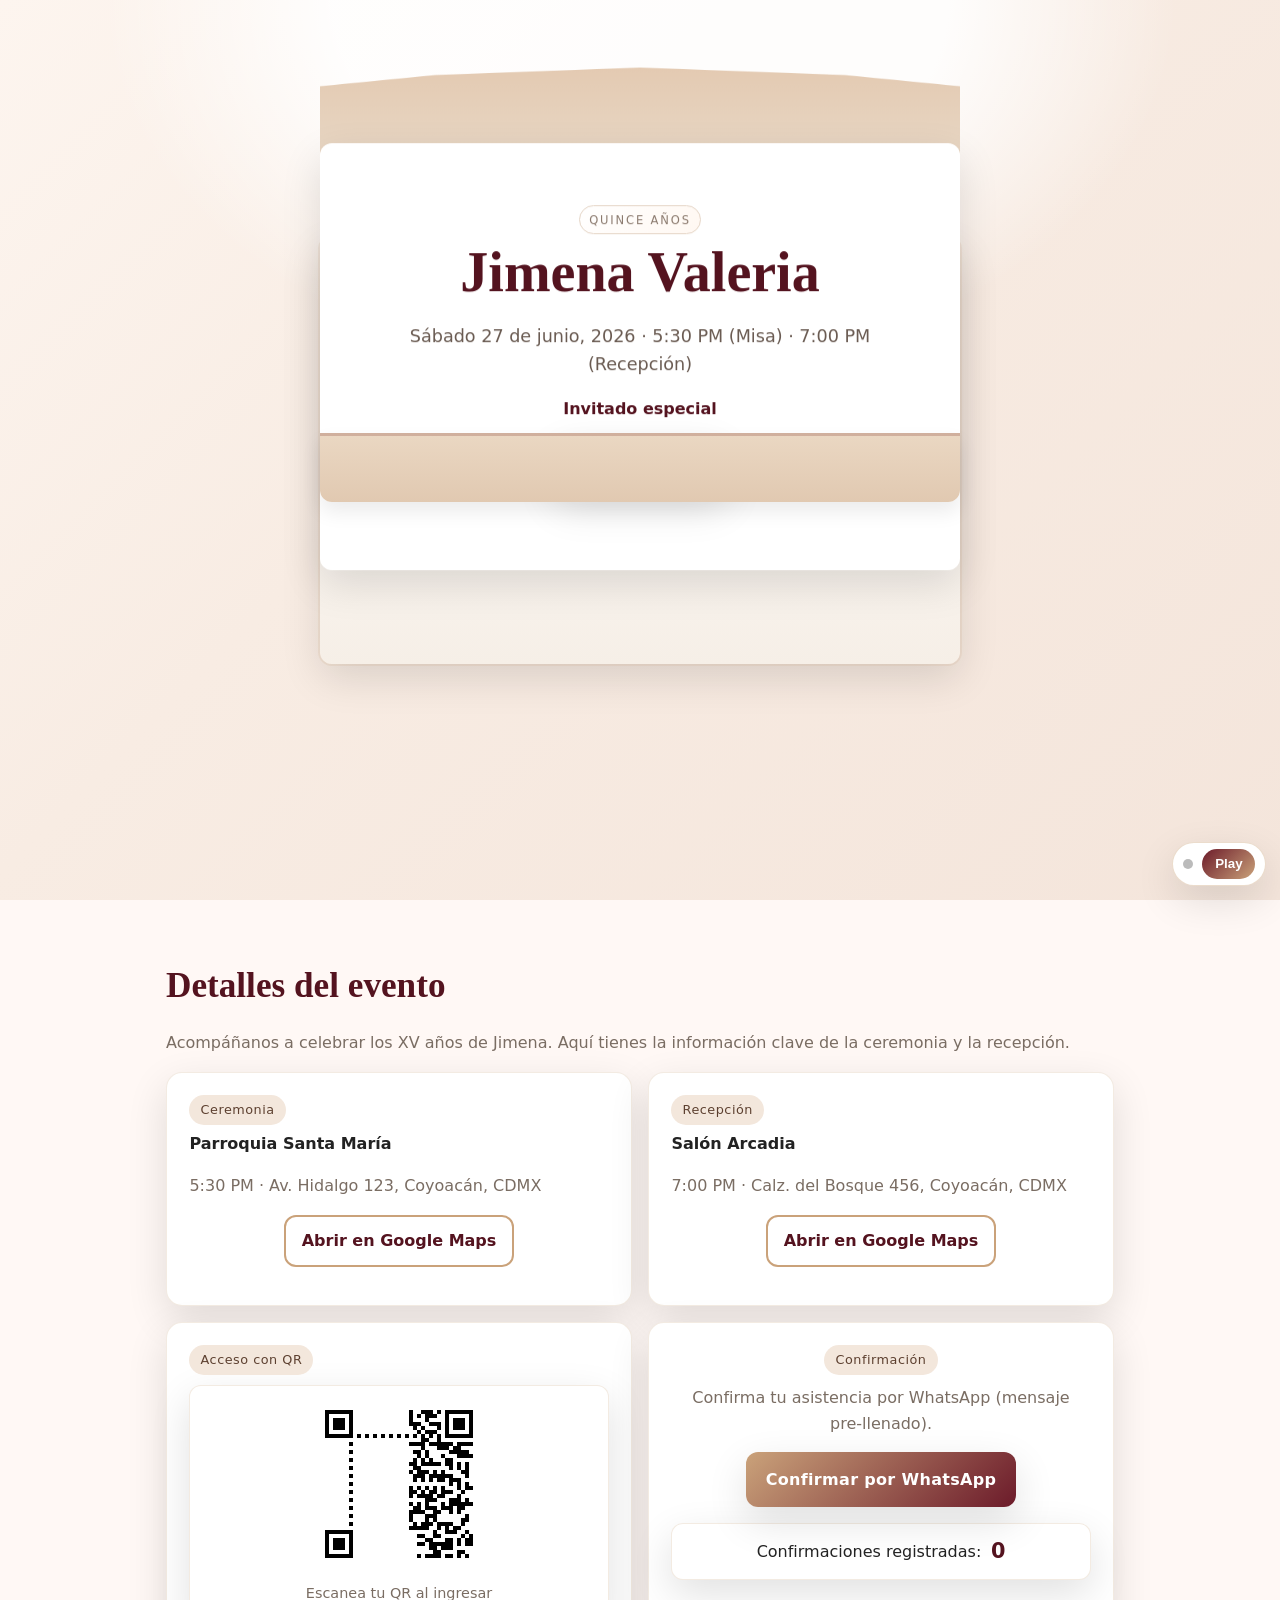
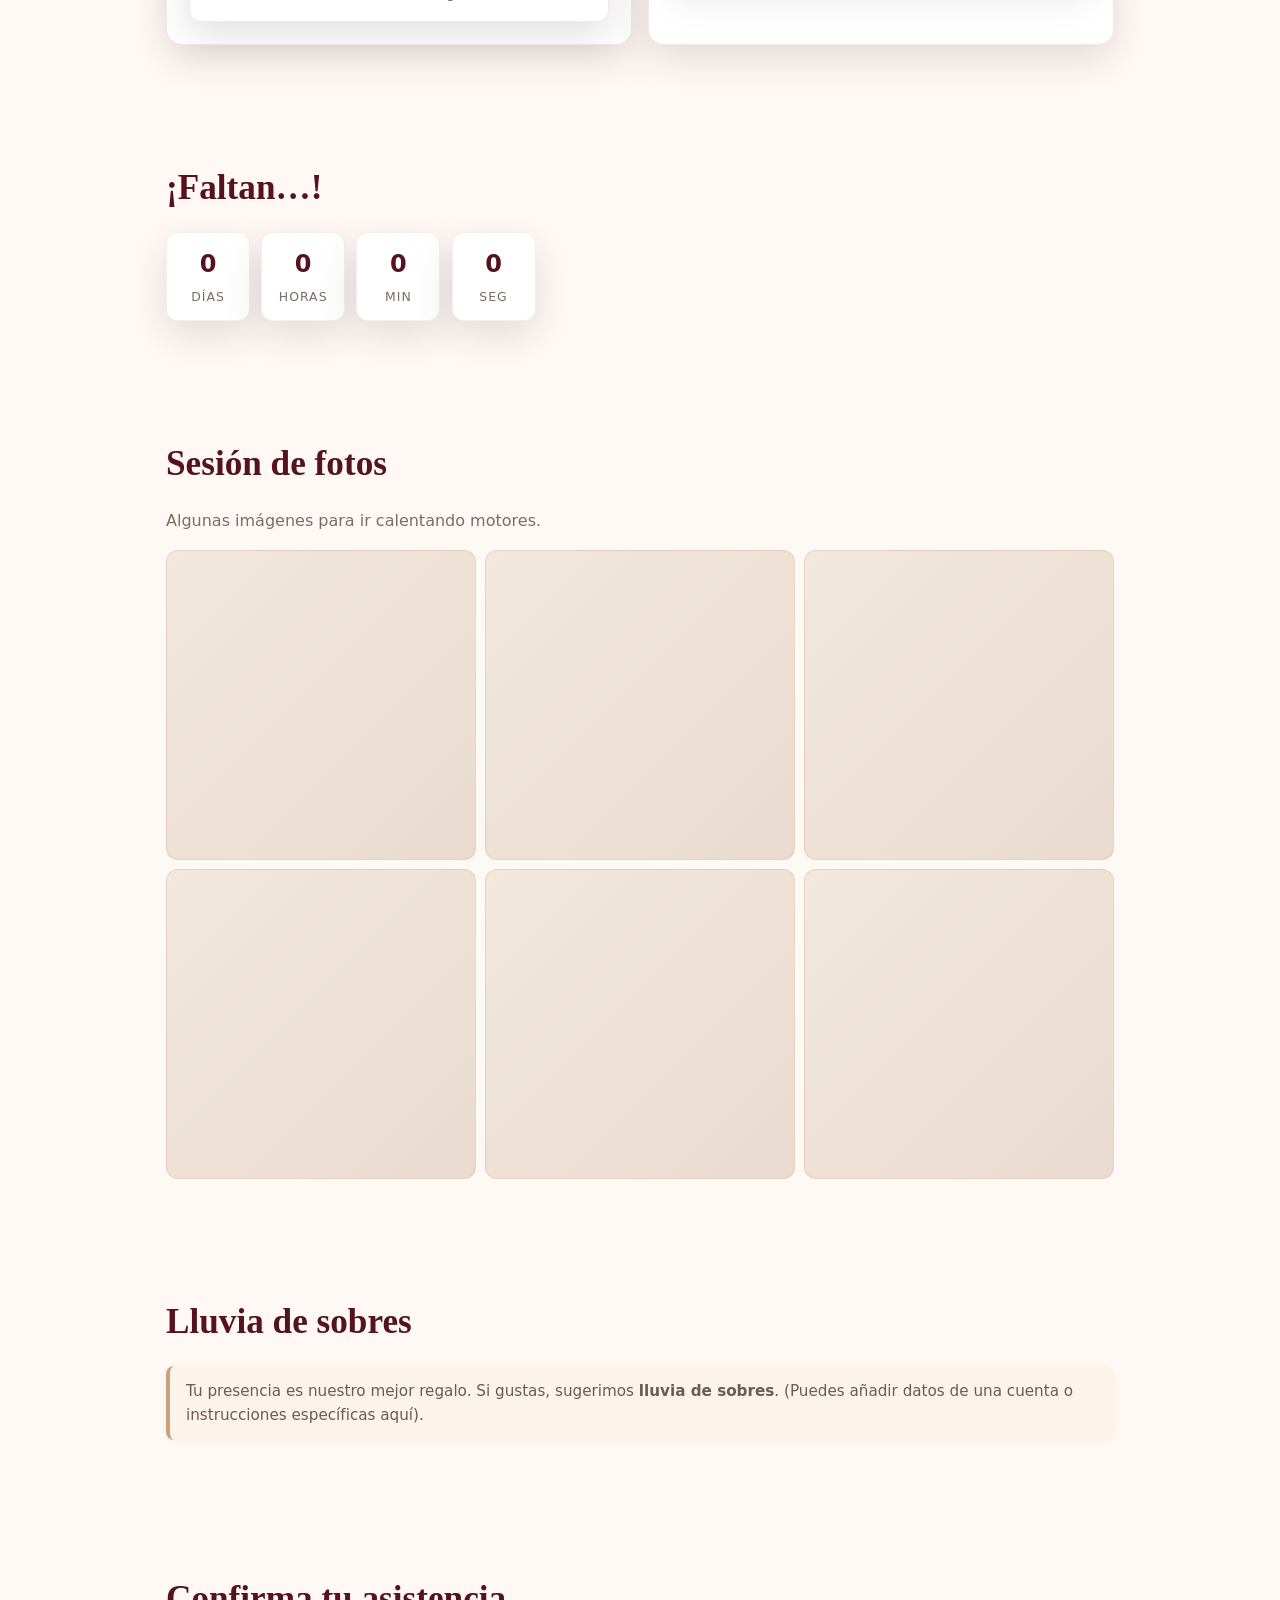
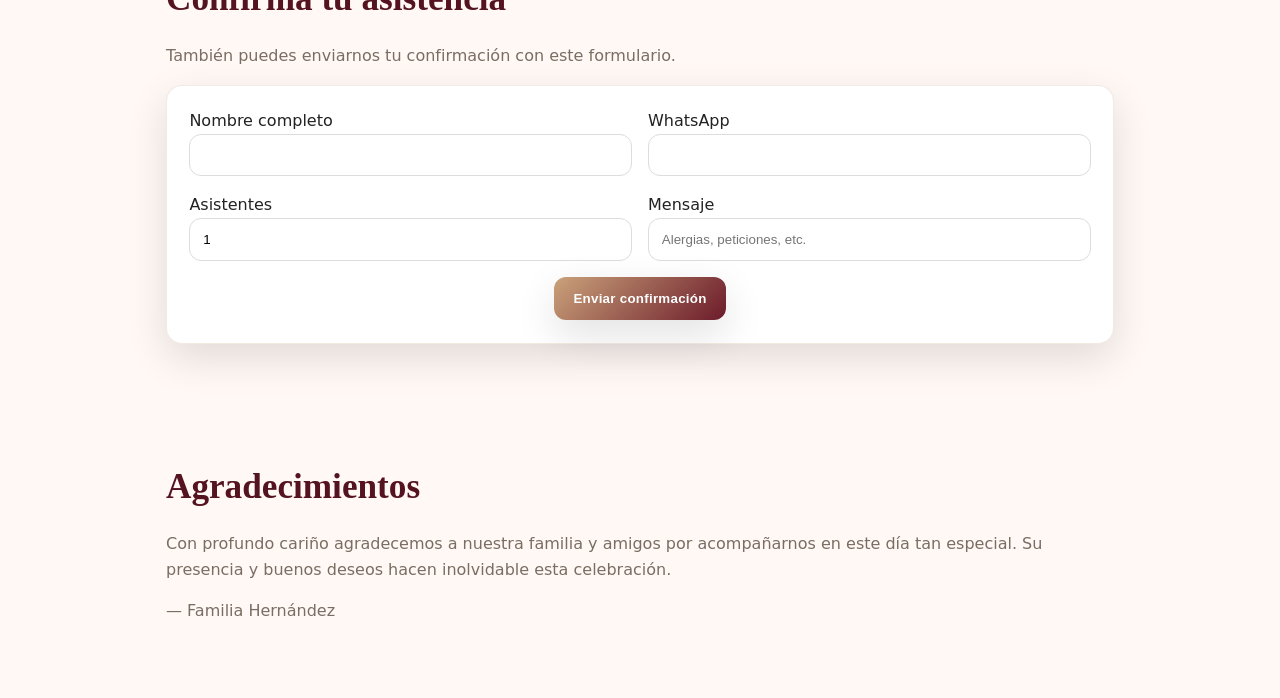
==== index2.html @ e981a002 "Update index2.html" ====
<!DOCTYPE html>
<html lang="es">
<head>
  <meta charset="utf-8" />
  <title>XV • Jimena | Dorado & Vino</title>
  <meta name="viewport" content="width=device-width, initial-scale=1" />
  <meta name="theme-color" content="#6c1b2a" />
  <style>
    :root{
      --vino:#6c1b2a; --vino-deep:#54131f;
      --gold:#caa27a; --gold-deep:#a88560;
      --bg:#fff8f5; --ink:#222; --muted:#7a6d63;
      --serif:"Cormorant Garamond", Georgia, "Times New Roman", serif;
      --sans:system-ui, -apple-system, Segoe UI, Roboto, "Helvetica Neue", Arial, sans-serif;
      --radius:16px; --shadow:0 14px 40px rgba(0,0,0,.12);
    }
    *{box-sizing:border-box}
    html{scroll-behavior:smooth}
    @media (prefers-reduced-motion: reduce){
      html{scroll-behavior:auto}
      *{animation-duration:.001ms!important;animation-iteration-count:1!important;transition-duration:.001ms!important}
    }
    body{margin:0;background:var(--bg);color:var(--ink);font-family:var(--sans);line-height:1.6}
    a{color:var(--vino-deep);text-decoration:none}
    img{display:block;max-width:100%}

    /* ===== HERO ===== */
    .hero{
      position:relative; min-height:100svh; display:grid; place-items:center; overflow:hidden;
      padding:clamp(1rem,3vw,2rem);
      background:
        radial-gradient(60% 60% at 50% 0%, rgba(255,255,255,.9) 0 40%, rgba(255,255,255,0) 70%),
        linear-gradient(135deg, #fdf5ef 0%, #f8ece3 40%, #f4e5db 100%);
    }
    .hero__bg{
      position:absolute; inset:0; z-index:0;
      background:url('assets/hero.jpg') center/cover no-repeat; /* opcional: si no existe, se ve el degradado */
      opacity:.16; filter:grayscale(8%) saturate(105%); transform:scale(1.05);
    }

    /* ===== SOBRE ===== */
    .envelope{position:relative;z-index:1;width:min(640px,calc(100% - 2rem));aspect-ratio:3/2;perspective:1200px;will-change:transform}
    .envelope__body{position:relative;width:100%;height:100%}
    .paper{position:absolute;inset:0;border-radius:12px;background:linear-gradient(180deg,#fff,#f6efe7);box-shadow:var(--shadow);outline:2px solid rgba(202,162,122,.15)}
    .flap{
      position:absolute;left:0;right:0;top:0;height:56%;
      transform-origin:top center;transform:rotateX(0deg);
      transition:transform 1s cubic-bezier(.2,.8,.2,1);
      background:linear-gradient(180deg,#f0e3d6 0%,#e7d4c0 55%,#e3c8af 100%);
      border-bottom:6px solid var(--vino);
      /* Compatibilidad iOS: polygon en lugar de path() */
      clip-path: polygon(0% 0%, 100% 0%, 100% 80%, 82% 86%, 50% 90%, 18% 86%, 0% 80%);
      box-shadow:0 10px 16px rgba(0,0,0,.08) inset;
      will-change:transform;
    }
    .lip{
      position:absolute;left:0;right:0;top:46%;height:16%;z-index:2;
      background:linear-gradient(180deg,#ead7c2,#e1c9b1);
      border-bottom-left-radius:12px;border-bottom-right-radius:12px;box-shadow:0 10px 20px rgba(0,0,0,.08);
      border-top:3px solid rgba(108,27,42,.15);
    }
    .seal{
      position:absolute;left:50%;top:42%;transform:translate(-50%,-50%);
      width:72px;height:72px;border-radius:50%;
      background:radial-gradient(circle at 30% 30%,#fff5ea 0 36%,#ecd7c2 37% 100%);
      border:2px solid #dfc7ad;box-shadow:0 6px 14px rgba(0,0,0,.12);
      display:grid;place-items:center;color:var(--vino-deep);font-weight:800;letter-spacing:.08em
    }
    .seal::after{content:"XV";font-family:var(--serif);font-size:1.1rem}

    .card{
      position:absolute;inset:0;background:#fff;border-radius:12px;box-shadow:var(--shadow);
      display:grid;place-items:center;padding:clamp(1rem,3.5vw,2.2rem);
      transition:transform .8s cubic-bezier(.2,.7,.2,1);transform:translateY(18px);overflow:hidden;will-change:transform
    }
    .card__inner{text-align:center}
    .card__badge{display:inline-block;padding:.28rem .6rem;border:1px solid #e6d6c7;border-radius:999px;letter-spacing:.16em;font-size:.72rem;text-transform:uppercase;color:#8b7a6e;background:linear-gradient(135deg,#fff,#fff8f2)}
    .card__title{margin:.5rem 0 .2rem;line-height:1.1;font-family:var(--serif);font-size:clamp(2rem,7vw,3.5rem);color:var(--vino-deep)}
    .card__subtitle{color:#6a5b52;font-size:clamp(.95rem,2.4vw,1.1rem)}
    .card__guest{margin-top:.6rem;color:var(--vino-deep);font-weight:700}

    /* Estado abierto */
    .envelope.open .flap{transform:rotateX(-142deg);box-shadow:0 24px 24px rgba(0,0,0,.10)}
    .envelope.open .card{transform:translateY(-22%)}

    /* ===== Secciones ===== */
    .section{max-width:980px;margin:0 auto;padding:clamp(2rem,5vw,3.6rem) 1rem}
    .section h2{font-family:var(--serif);font-size:clamp(1.5rem,4vw,2.2rem);margin:0 0 1rem;color:var(--vino-deep)}
    .lead{color:var(--muted)}
    .grid{display:grid;gap:1rem;grid-template-columns:1fr}
    @media (min-width:768px){ .grid.two{grid-template-columns:1fr 1fr} }
    .card2{background:#fff;border-radius:var(--radius);box-shadow:var(--shadow);padding:clamp(1rem,2.2vw,1.4rem);border:1px solid rgba(202,162,122,.22)}
    .chip{display:inline-block;border-radius:999px;padding:.3rem .7rem;background:#f3e7dc;color:#5d4030;font-size:.8rem;letter-spacing:.04em}
    .kv{margin:.4rem 0}.muted{color:var(--muted)}
    .note{font-size:.95rem;color:#6b5b52;background:#fcf3ea;border-left:4px solid var(--gold);padding:.8rem 1rem;border-radius:8px;box-shadow:0 2px 8px rgba(0,0,0,.04)}

    /* Countdown */
    .countdown{display:flex;gap:.7rem;flex-wrap:wrap;margin-top:.6rem}
    .count{min-width:84px;text-align:center;background:#fff;border-radius:12px;padding:.7rem .9rem;box-shadow:var(--shadow);border:1px solid rgba(202,162,122,.18)}
    .count b{display:block;font-size:1.5rem;color:var(--vino-deep)}
    .count span{font-size:.78rem;color:var(--muted);text-transform:uppercase;letter-spacing:.08em}

    /* Botones / mapa */
    .center{text-align:center}
    .btn{display:inline-block;border:0;border-radius:12px;cursor:pointer;padding:.9rem 1.2rem;color:#fff;background:linear-gradient(135deg,var(--gold),var(--vino));box-shadow:var(--shadow);font-weight:700;letter-spacing:.02em;transition:filter .2s ease, transform .2s ease}
    .btn:hover{filter:brightness(1.06);transform:translateY(-1px)}
    .btn-outline{display:inline-block;border:2px solid var(--gold);border-radius:12px;padding:.7rem 1rem;color:var(--vino-deep);font-weight:700;background:#fff}
    .map{width:100%;height:320px;border:0;border-radius:12px;box-shadow:var(--shadow)}

    /* Audio bar */
    .audio-bar{position:fixed;right:14px;bottom:14px;z-index:9999;display:flex;align-items:center;gap:.6rem;background:#fff;border:1px solid rgba(202,162,122,.38);border-radius:999px;padding:.4rem .6rem;box-shadow:var(--shadow)}
    .audio-bar__dot{width:10px;height:10px;border-radius:50%;background:var(--gold-deep);box-shadow:0 0 0 rgba(202,162,122,.7);animation:pulse 1.8s infinite}
    .audio-bar.paused .audio-bar__dot{background:#bbb;animation:none}
    @keyframes pulse{0%{box-shadow:0 0 0 0 rgba(202,162,122,.55)}70%{box-shadow:0 0 0 14px rgba(202,162,122,0)}100%{box-shadow:0 0 0 0 rgba(202,162,122,0)}}
    .audio-btn{border:0;background:linear-gradient(135deg,var(--vino),var(--gold));color:#fff;border-radius:999px;padding:.45rem .8rem;cursor:pointer;font-weight:700}

    /* QR */
    .qr-box{display:grid;place-items:center;padding:1rem;background:#fff;border:1px solid rgba(202,162,122,.22);border-radius:12px;box-shadow:var(--shadow)}
    .qr-name{margin-top:.5rem;color:var(--muted);font-size:.9rem}

    /* Galería */
    .gallery{display:grid;gap:.6rem;grid-template-columns:repeat(2,1fr)}
    @media (min-width:768px){ .gallery{grid-template-columns:repeat(3,1fr)} }
    .thumb{position:relative;aspect-ratio:1/1;border-radius:12px;overflow:hidden;background:linear-gradient(135deg,#f2e8de,#e9dbcf);cursor:pointer;border:1px solid rgba(202,162,122,.25)}
    .thumb img{width:100%;height:100%;object-fit:cover;transition:transform .25s}
    .thumb:hover img{transform:scale(1.03)}

    /* Lightbox */
    .lightbox{position:fixed;inset:0;background:rgba(0,0,0,.74);display:none;align-items:center;justify-content:center;z-index:9998}
    .lightbox.open{display:flex}
    .lightbox__img{max-width:92vw;max-height:86vh;border-radius:12px;box-shadow:0 18px 60px rgba(0,0,0,.5);background:#000}
    .lb-btn{position:fixed;border:0;border-radius:999px;background:rgba(255,255,255,.15);backdrop-filter:blur(6px);color:#fff;width:44px;height:44px;cursor:pointer;font-size:20px}
    #lbPrev{left:10px;top:50%;transform:translateY(-50%)}
    #lbNext{right:10px;top:50%;transform:translateY(-50%)}
    #lbClose{right:10px;top:10px}

    /* Contador */
    .stat{display:flex;align-items:center;gap:.6rem;background:#fff;border:1px solid rgba(202,162,122,.22);border-radius:12px;padding:.7rem 1rem;box-shadow:var(--shadow);justify-content:center}
    .stat b{font-size:1.3rem;color:var(--vino-deep)}
  </style>
</head>
<body>

  <!-- HERO + SOBRE -->
  <header class="hero" id="inicio">
    <div class="hero__bg" aria-hidden="true"></div>
    <div class="envelope" id="envelope">
      <div class="envelope__body">
        <div class="paper" aria-hidden="true"></div>
        <div class="flap" aria-hidden="true"></div>
        <div class="lip" aria-hidden="true"></div>
        <div class="seal" title="Quince Años"></div>
        <div class="card">
          <div class="card__inner">
            <span class="card__badge">Quince Años</span>
            <h1 class="card__title">Jimena Valeria</h1>
            <p class="card__subtitle">Sábado 27 de junio, 2026 · 5:30 PM (Misa) · 7:00 PM (Recepción)</p>
            <p id="guestLine" class="card__guest">Invitado especial</p>
            <p style="margin-top:1rem">
              <a href="#detalles" class="btn">Ver detalles →</a>
            </p>
          </div>
        </div>
      </div>
    </div>
  </header>

  <!-- DETALLES -->
  <section class="section" id="detalles">
    <h2>Detalles del evento</h2>
    <p class="lead">Acompáñanos a celebrar los XV años de Jimena. Aquí tienes la información clave de la ceremonia y la recepción.</p>

    <div class="grid two" style="margin-top:1rem">
      <div class="card2">
        <span class="chip">Ceremonia</span>
        <p class="kv"><strong>Parroquia Santa María</strong></p>
        <p class="muted">5:30 PM · Av. Hidalgo 123, Coyoacán, CDMX</p>
        <p class="center" style="margin-top:.6rem">
          <a class="btn-outline" href="https://maps.google.com/?q=Parroquia%20Santa%20Mar%C3%ADa%20Av%20Hidalgo%20123" target="_blank" rel="noopener">Abrir en Google Maps</a>
        </p>
      </div>
      <div class="card2">
        <span class="chip">Recepción</span>
        <p class="kv"><strong>Salón Arcadia</strong></p>
        <p class="muted">7:00 PM · Calz. del Bosque 456, Coyoacán, CDMX</p>
        <p class="center" style="margin-top:.6rem">
          <a class="btn-outline" href="https://maps.google.com/?q=Sal%C3%B3n%20Arcadia%20Calzada%20del%20Bosque%20456" target="_blank" rel="noopener">Abrir en Google Maps</a>
        </p>
      </div>
    </div>

    <div class="grid two" style="margin-top:1rem">
      <!-- QR de acceso -->
      <div class="card2">
        <span class="chip">Acceso con QR</span>
        <div class="qr-box" style="margin-top:.6rem">
          <div id="qrcode" aria-label="Código QR de acceso"></div>
          <div id="qrLabel" class="qr-name">Escanea tu QR al ingresar</div>
        </div>
      </div>

      <!-- WhatsApp Confirmación -->
      <div class="card2 center">
        <span class="chip">Confirmación</span>
        <p class="lead" id="waText" style="margin:.6rem 0 1rem">
          Confirma tu asistencia por WhatsApp (mensaje pre‑llenado).
        </p>
        <p><a id="waBtn" class="btn" href="#" target="_blank" rel="noopener">Confirmar por WhatsApp</a></p>

        <div style="margin-top:1rem" class="stat">
          <span>Confirmaciones registradas:</span> <b id="confirmCount">0</b>
        </div>
      </div>
    </div>
  </section>

  <!-- CUENTA REGRESIVA -->
  <section class="section" id="cuenta">
    <h2>¡Faltan…!</h2>
    <div id="countdown" class="countdown">
      <div class="count"><b id="d">--</b><span>Días</span></div>
      <div class="count"><b id="h">--</b><span>Horas</span></div>
      <div class="count"><b id="m">--</b><span>Min</span></div>
      <div class="count"><b id="s">--</b><span>Seg</span></div>
    </div>
  </section>

  <!-- GALERÍA (LIGHTBOX) -->
  <section class="section" id="galeria">
    <h2>Sesión de fotos</h2>
    <p class="lead">Algunas imágenes para ir calentando motores.</p>

    <div class="gallery" id="gallery">
      <!-- Si no subes imágenes, estos cuadros no rompen -->
      <div class="thumb" data-src="assets/gallery/1.jpg">
        <img src="assets/gallery/1.jpg" alt="Foto 1" loading="lazy" onerror="this.style.display='none'">
      </div>
      <div class="thumb" data-src="assets/gallery/2.jpg">
        <img src="assets/gallery/2.jpg" alt="Foto 2" loading="lazy" onerror="this.style.display='none'">
      </div>
      <div class="thumb" data-src="assets/gallery/3.jpg">
        <img src="assets/gallery/3.jpg" alt="Foto 3" loading="lazy" onerror="this.style.display='none'">
      </div>
      <div class="thumb" data-src="assets/gallery/4.jpg">
        <img src="assets/gallery/4.jpg" alt="Foto 4" loading="lazy" onerror="this.style.display='none'">
      </div>
      <div class="thumb" data-src="assets/gallery/5.jpg">
        <img src="assets/gallery/5.jpg" alt="Foto 5" loading="lazy" onerror="this.style.display='none'">
      </div>
      <div class="thumb" data-src="assets/gallery/6.jpg">
        <img src="assets/gallery/6.jpg" alt="Foto 6" loading="lazy" onerror="this.style.display='none'">
      </div>
    </div>

    <!-- Lightbox overlay -->
    <div class="lightbox" id="lightbox" aria-hidden="true">
      <img id="lbImg" class="lightbox__img" alt="Imagen ampliada">
      <button class="lb-btn" id="lbPrev" aria-label="Anterior">‹</button>
      <button class="lb-btn" id="lbNext" aria-label="Siguiente">›</button>
      <button class="lb-btn" id="lbClose" aria-label="Cerrar">✕</button>
    </div>
  </section>

  <!-- LLUVIA DE SOBRES -->
  <section class="section" id="regalos">
    <h2>Lluvia de sobres</h2>
    <p class="note">
      Tu presencia es nuestro mejor regalo. Si gustas, sugerimos <strong>lluvia de sobres</strong>.  
      (Puedes añadir datos de una cuenta o instrucciones específicas aquí).
    </p>
  </section>

  <!-- RSVP local (opcional) -->
  <section class="section" id="rsvp">
    <h2>Confirma tu asistencia</h2>
    <p class="lead">También puedes enviarnos tu confirmación con este formulario.</p>
    <div class="card2">
      <form id="form-rsvp" class="grid two">
        <div>
          <label>Nombre completo<br/>
            <input name="name" id="nameInput" required style="width:100%;padding:.8rem;border-radius:12px;border:1px solid #ddd">
          </label>
        </div>
        <div>
          <label>WhatsApp<br/>
            <input name="phone" required style="width:100%;padding:.8rem;border-radius:12px;border:1px solid #ddd">
          </label>
        </div>
        <div>
          <label>Asistentes<br/>
            <input type="number" min="1" max="8" value="1" name="guests" id="guestsInput" required
                   style="width:100%;padding:.8rem;border-radius:12px;border:1px solid #ddd">
          </label>
        </div>
        <div>
          <label>Mensaje<br/>
            <input name="note" placeholder="Alergias, peticiones, etc."
                   style="width:100%;padding:.8rem;border-radius:12px;border:1px solid #ddd">
          </label>
        </div>
        <div class="center" style="grid-column:1/-1">
          <button class="btn" type="submit">Enviar confirmación</button>
        </div>
      </form>
      <p id="rsvp-ok" class="center" style="display:none;margin-top:1rem;color:var(--vino-deep);font-weight:700">
        ¡Gracias! Hemos recibido tu confirmación.
      </p>
    </div>
  </section>

  <!-- AGRADECIMIENTOS -->
  <section class="section" id="agradecimientos">
    <h2>Agradecimientos</h2>
    <p class="lead">
      Con profundo cariño agradecemos a nuestra familia y amigos por acompañarnos en este día tan especial.
      Su presencia y buenos deseos hacen inolvidable esta celebración.
    </p>
    <p class="muted">— Familia Hernández</p>
  </section>

  <!-- Audio bar + audio local -->
  <div class="audio-bar paused" id="audioBar" title="Música">
    <span class="audio-bar__dot" aria-hidden="true"></span>
    <button class="audio-btn" id="toggleAudio" type="button">Play</button>
  </div>
  <audio id="bgm" src="assets/music.mp3" preload="auto" autoplay muted loop></audio>

  <!-- ===== Mini QR (versión reducida) ===== -->
  <script>
/* Mini QR reducido (demo) */
(function(w){
  function QR8bitByte(d){this.mode=4;this.data=d;}
  QR8bitByte.prototype={getLength:function(){return this.data.length},write:function(b){for(var i=0;i<this.data.length;i++)b.put(this.data.charCodeAt(i),8)}};
  function QRBitBuffer(){this.buffer=[];this.length=0;}
  QRBitBuffer.prototype={get:function(i){return((this.buffer[Math.floor(i/8)]>>>(7-i%8))&1)==1},put:function(num,l){for(var i=0;i<l;i++)this.putBit(((num>>>(l-i-1))&1)==1)},putBit:function(bit){this.buffer[Math.floor(this.length/8)]|=(bit?1:0)<<(7-this.length%8);this.length++}};
  var QRRSBlock={getRSBlocks:function(typeNumber){return typeNumber<=5?[{dataCount:20},{dataCount:20}]:[{dataCount:34},{dataCount:34}]}};
  function QRCode(typeNumber){this.typeNumber=typeNumber;this.modules=null;this.moduleCount=0;this.dataList=[];}
  QRCode.prototype={addData:function(d){this.dataList.push(new QR8bitByte(d))},make:function(){
    var rs=QRRSBlock.getRSBlocks(this.typeNumber),buf=new QRBitBuffer();
    for(var i=0;i<this.dataList.length;i++){var d=this.dataList[i];buf.put(4,4);buf.put(d.getLength(),8);d.write(buf);}
    buf.put(0,4);while(buf.length%8!=0)buf.putBit(false);
    var total=0;for(i=0;i<rs.length;i++)total+=rs[i].dataCount;
    var bytes=[];for(i=0;i<total;i++)bytes[i]=0;for(i=0;i<buf.length;i++)bytes[i>>3]|=((buf.buffer[i>>3]>>>(7-i%8))&1)<<(7-i%8);
    this.moduleCount=(this.typeNumber-1)*4+21;this.modules=Array.from({length:this.moduleCount},()=>Array(this.moduleCount).fill(null));
    function finder(qr,r,c){for(var y=-1;y<=7;y++)for(var x=-1;x<=7;x++){var rr=r+y,cc=c+x;if(rr<0||rr>=qr.moduleCount||cc<0||cc>=qr.moduleCount)continue;var v=((y>=0&&y<=6&&(x==0||x==6))||(x>=0&&x<=6&&(y==0||y==6))||(y>=2&&y<=4&&x>=2&&x<=4));qr.modules[rr][cc]=v}}
    finder(this,0,0);finder(this,0,this.moduleCount-7);finder(this,this.moduleCount-7,0);
    for(i=8;i<this.moduleCount-8;i++){var v=i%2==0;if(this.modules[6][i]===null)this.modules[6][i]=v;if(this.modules[i][6]===null)this.modules[i][6]=v;}
    var inc=-1,row=this.moduleCount-1,bit=0,byt=0;
    for(var col=this.moduleCount-1;col>0;col-=2){if(col==6)col--;while(true){for(var c=0;c<2;c++){var cc=col-c;if(this.modules[row][cc]===null){var dark=false;if(byt<bytes.length){dark=((bytes[byt]>>>(7-bit))&1)==1;bit++;if(bit==8){bit=0;byt++;}}this.modules[row][cc]=dark;}}row+=inc;if(row<0||row>=this.moduleCount){row-=inc;inc=-inc;break;}}}
  },toSVG:function(sz,m){sz=sz||4;m=(m==null)?2:m;var c=this.moduleCount,size=(c+m*2)*sz,svg='<svg xmlns="http://www.w3.org/2000/svg" width="'+size+'" height="'+size+'" viewBox="0 0 '+size+' '+size+'" shape-rendering="crispEdges"><rect width="100%" height="100%" fill="#FFFFFF"/>';for(var r=0;r<c;r++)for(var col=0;col<c;col++){if(this.modules[r][col])svg+='<rect x="'+((col+m)*sz)+'" y="'+((r+m)*sz)+'" width="'+sz+'" height="'+sz+'" fill="#000000"/>';}svg+='</svg>';return svg;}};
  w.MiniQR=QRCode;
})(window);
  </script>

  <!-- ===== Lógica principal (conexión a Google Sheets + UI, mobile-safe) ===== -->
  <script>
    
    /* ===== Versionador de assets ===== */
    const ASSETS_VERSION = '2026-02-11-01';  // <-- cambia este valor en cada release
    const v = (p) => `${p}${p.includes('?') ? '&' : '?'}v=${ASSETS_VERSION}`;

    // ===== Config de API (Google Apps Script) =====
    const RSVP_API  = 'https://script.google.com/macros/s/AKfycbx1a_S5LBTuIQoIkt6H9lGAyO_GP1gbtKGEkpwYnsoze6xrKb-HPHvnGIqKGjHfOhxeqw/exec';
    const API_TOKEN = 'xv_ariadna_2026_seguridad_9832';
    // Tel. WhatsApp (MX en formato internacional)
    const WA_PHONE = '525625408998';

    // ===== Helpers: fetch con timeout (evita cuelgues en móvil) =====
    async function fetchWithTimeout(url, ms = 8000, options = {}){
      const controller = new AbortController();
      const t = setTimeout(()=>controller.abort(), ms);
      try{
        const res = await fetch(url, { ...options, signal: controller.signal });
        return res;
      } finally {
        clearTimeout(t);
      }
    }

    // ===== Sobre: auto + por scroll =====
    const env = document.getElementById('envelope');
    const openByScroll = () => {
      const rect = env.getBoundingClientRect();
      const vh = window.innerHeight || 0;
      if (rect.bottom < vh * 0.72) {
        env.classList.add('open');
        window.removeEventListener('scroll', openByScroll);
      }
    };
    window.addEventListener('scroll', openByScroll, {passive:true});
    window.addEventListener('load', () => {
      setTimeout(()=>env.classList.add('open'), 1600); // más estable en móviles
      openByScroll();
    });

    // ===== Countdown =====
    const EVENT_DATE = new Date("2026-06-27T19:00:00-06:00").getTime();
    const dEl = document.getElementById('d'), hEl = document.getElementById('h'),
          mEl = document.getElementById('m'), sEl = document.getElementById('s');
    function tick(){
      const now = Date.now();
      let diff = Math.max(0, EVENT_DATE - now);
      const days = Math.floor(diff / 86400000); diff -= days*86400000;
      const hrs  = Math.floor(diff / 3600000); diff -= hrs*3600000;
      const min  = Math.floor(diff / 60000);   diff -= min*60000;
      const sec  = Math.floor(diff / 1000);
      dEl.textContent = days; hEl.textContent = hrs; mEl.textContent = min; sEl.textContent = sec;
    }
    tick(); setInterval(tick, 1000);

    // ===== Audio mobile‑safe (autoplay muted; desmute sólo por gesto) =====
    const audio = document.getElementById('bgm');
    const bar   = document.getElementById('audioBar');
    const btn   = document.getElementById('toggleAudio');
    function hideAudioBar(){ if(bar) bar.style.display = 'none'; }
    function setUI(playing){
      if (!bar || !btn) return;
      if (playing){ bar.classList.remove('paused'); btn.textContent='Pause'; }
      else         { bar.classList.add('paused');  btn.textContent='Play';  }
    }
    // Reproduce MUTED en load (permitido en móvil); no intentamos desmutear en automático
    window.addEventListener('load', async () => {
      try {
        if (audio) {
          audio.muted = true;
          await audio.play();   // should work on mobile
          setUI(false);         // sigue en mute hasta gesto
        }
      } catch { setUI(false); }
    }, { once:true });

    // Botón: primer toque intenta desmutear; si falla, reproduce en mute
    btn?.addEventListener('click', async () => {
      if (!audio) return;
      if (audio.paused){
        try { audio.muted = false; await audio.play(); setUI(true); }
        catch { audio.muted = true; await audio.play(); setUI(true); }
      } else {
        audio.pause(); setUI(false);
      }
    }, { passive:true });

    // ===== Personalización por idInvitado + guests.json =====
    const params = new URLSearchParams(location.search);
    const idInv = params.get('idInvitado') || '';
    const guestLine = document.getElementById('guestLine');
    const nameInput = document.getElementById('nameInput');
    const guestsInput = document.getElementById('guestsInput');
    const waBtn = document.getElementById('waBtn');
    const waText = document.getElementById('waText');
    const qrDiv = document.getElementById('qrcode');
    const qrLabel = document.getElementById('qrLabel');

    function buildWAText(guest){
      const nombre = guest?.nombre || 'Invitado';
      const mesa   = guest?.mesa   || '—';
      const boletos= guest?.boletos?? '—';
      const url    = location.origin + location.pathname + (guest?.id ? ('?idInvitado='+encodeURIComponent(guest.id)) : '');
      return `Hola, soy ${nombre}. Confirmo mi asistencia a los XV de Jimena.\nMesa: ${mesa}\nBoletos: ${boletos}\nMi liga: ${url}`;
    }
    function setWhatsApp(guest){
      if (!waBtn || !waText) return;
      const text = buildWAText(guest);
      const wa   = `https://wa.me/${WA_PHONE}?text=${encodeURIComponent(text)}`;
      waBtn.href = wa;
      waText.textContent = 'Confirma tu asistencia por WhatsApp (mensaje pre‑llenado).';
    }
    function setQR(guest){
      if (!qrDiv || !qrLabel) return;
      const url = location.origin + location.pathname + (guest?.id ? ('?idInvitado='+encodeURIComponent(guest.id)) : '');
      const payload = `ACCESO|XV_JIMENA|${guest?.id||'GEN'}|${url}`;
      const qr = new MiniQR(5);
      qr.addData(payload);
      qr.make();
      qrDiv.innerHTML = qr.toSVG(4,2);
      qrLabel.textContent = guest?.nombre ? `QR de: ${guest.nombre}` : 'Escanea tu QR al ingresar';
    }
    function setGuestUI(guest){
      if (guest){
        if (guestLine) guestLine.textContent = `${guest.nombre} • Mesa ${guest.mesa} • ${guest.boletos} boleto(s)`;
        if (nameInput)   nameInput.value   = guest.nombre;
        if (guestsInput) guestsInput.value = guest.boletos;
      } else {
        if (guestLine) guestLine.textContent = `Invitado especial`;
      }
      setWhatsApp(guest);
      setQR(guest);
    }
    async function loadGuests(){
      if (!idInv){ setGuestUI(null); return; }
      try{
        const res = await fetchWithTimeout('assets/guests.json', 8000, { cache: 'no-store' });
        if (!res.ok) throw new Error('no guests.json');
        const data = await res.json();
        const guest = (data?.invitados||[]).find(g => g.id === idInv);
        setGuestUI(guest || null);
      }catch{ setGuestUI(null); }
    }
    loadGuests();

    // ===== API helper (Apps Script) – POST text/plain para evitar preflight =====
    async function rsvpApi(body) {
      let res;
      try{
        res = await fetchWithTimeout(RSVP_API, 8000, {
          method: 'POST',
          headers: { 'Content-Type': 'text/plain' },
          body: JSON.stringify({ token: API_TOKEN, ...body })
        });
      }catch{ return { ok:false }; }
      try { return await res.json(); } catch { return { ok:false }; }
    }

    // ===== Contador global (lee total al cargar) =====
    const countEl = document.getElementById('confirmCount');
    async function loadGlobalCount() {
      const r = await rsvpApi({ action: 'count' });
      if (r?.ok && typeof r.total === 'number' && countEl) {
        countEl.textContent = r.total;
      }
    }
    loadGlobalCount();

    // ===== RSVP (envío + guarda en la hoja y actualiza total) =====
    function submitRSVP(e){
      e.preventDefault();
      const name   = (nameInput && nameInput.value) || '';
      const phone  = (document.querySelector('input[name="phone"]') || {}).value || '';
      const boletos= Number((guestsInput && guestsInput.value) || 0);
      const note   = (document.querySelector('input[name="note"]') || {}).value || '';

      rsvpApi({
        action: 'confirm',
        payload: { idInvitado: idInv || '', nombre: name, boletos, phone, note, source: 'github-pages' }
      }).then(r => {
        if (r?.ok && countEl) countEl.textContent = r.total;
        const form = document.getElementById('form-rsvp');
        const ok   = document.getElementById('rsvp-ok');
        if (form) form.style.display='none';
        if (ok)   ok.style.display='block';
      }).catch(() => {
        const form = document.getElementById('form-rsvp');
        const ok   = document.getElementById('rsvp-ok');
        if (form) form.style.display='none';
        if (ok)   ok.style.display='block';
      });
      return false;
    }
    document.getElementById('form-rsvp')?.addEventListener('submit', submitRSVP);

    // ===== Lightbox =====
    const thumbs = Array.from(document.querySelectorAll('.thumb'));
    const lb = document.getElementById('lightbox');
    const lbImg = document.getElementById('lbImg');
    const lbPrev = document.getElementById('lbPrev');
    const lbNext = document.getElementById('lbNext');
    const lbClose = document.getElementById('lbClose');
    let idx = 0;

    function openLB(i){
      idx = i;
      const src = thumbs[idx]?.dataset?.src;
      if (!src){ return; }
      lbImg.src = src;
      lb.classList.add('open');
      lb.setAttribute('aria-hidden','false');
    }
    function closeLB(){
      lb.classList.remove('open');
      lb.setAttribute('aria-hidden','true');
      lbImg.src = '';
    }
    function prev(){ openLB((idx-1+thumbs.length)%thumbs.length); }
    function next(){ openLB((idx+1)%thumbs.length); }

    thumbs.forEach((t,i)=>t.addEventListener('click',()=>openLB(i), { passive:true }));
    lbClose?.addEventListener('click', closeLB, { passive:true });
    lbPrev?.addEventListener('click', prev, { passive:true });
    lbNext?.addEventListener('click', next, { passive:true });
    lb?.addEventListener('click', (e)=>{ if (e.target===lb) closeLB(); }, { passive:true });
    window.addEventListener('keydown', (e)=>{
      if (!lb.classList.contains('open')) return;
      if (e.key==='Escape') closeLB();
      if (e.key==='ArrowLeft') prev();
      if (e.key==='ArrowRight') next();
    });
  </script>
</body>
</html>
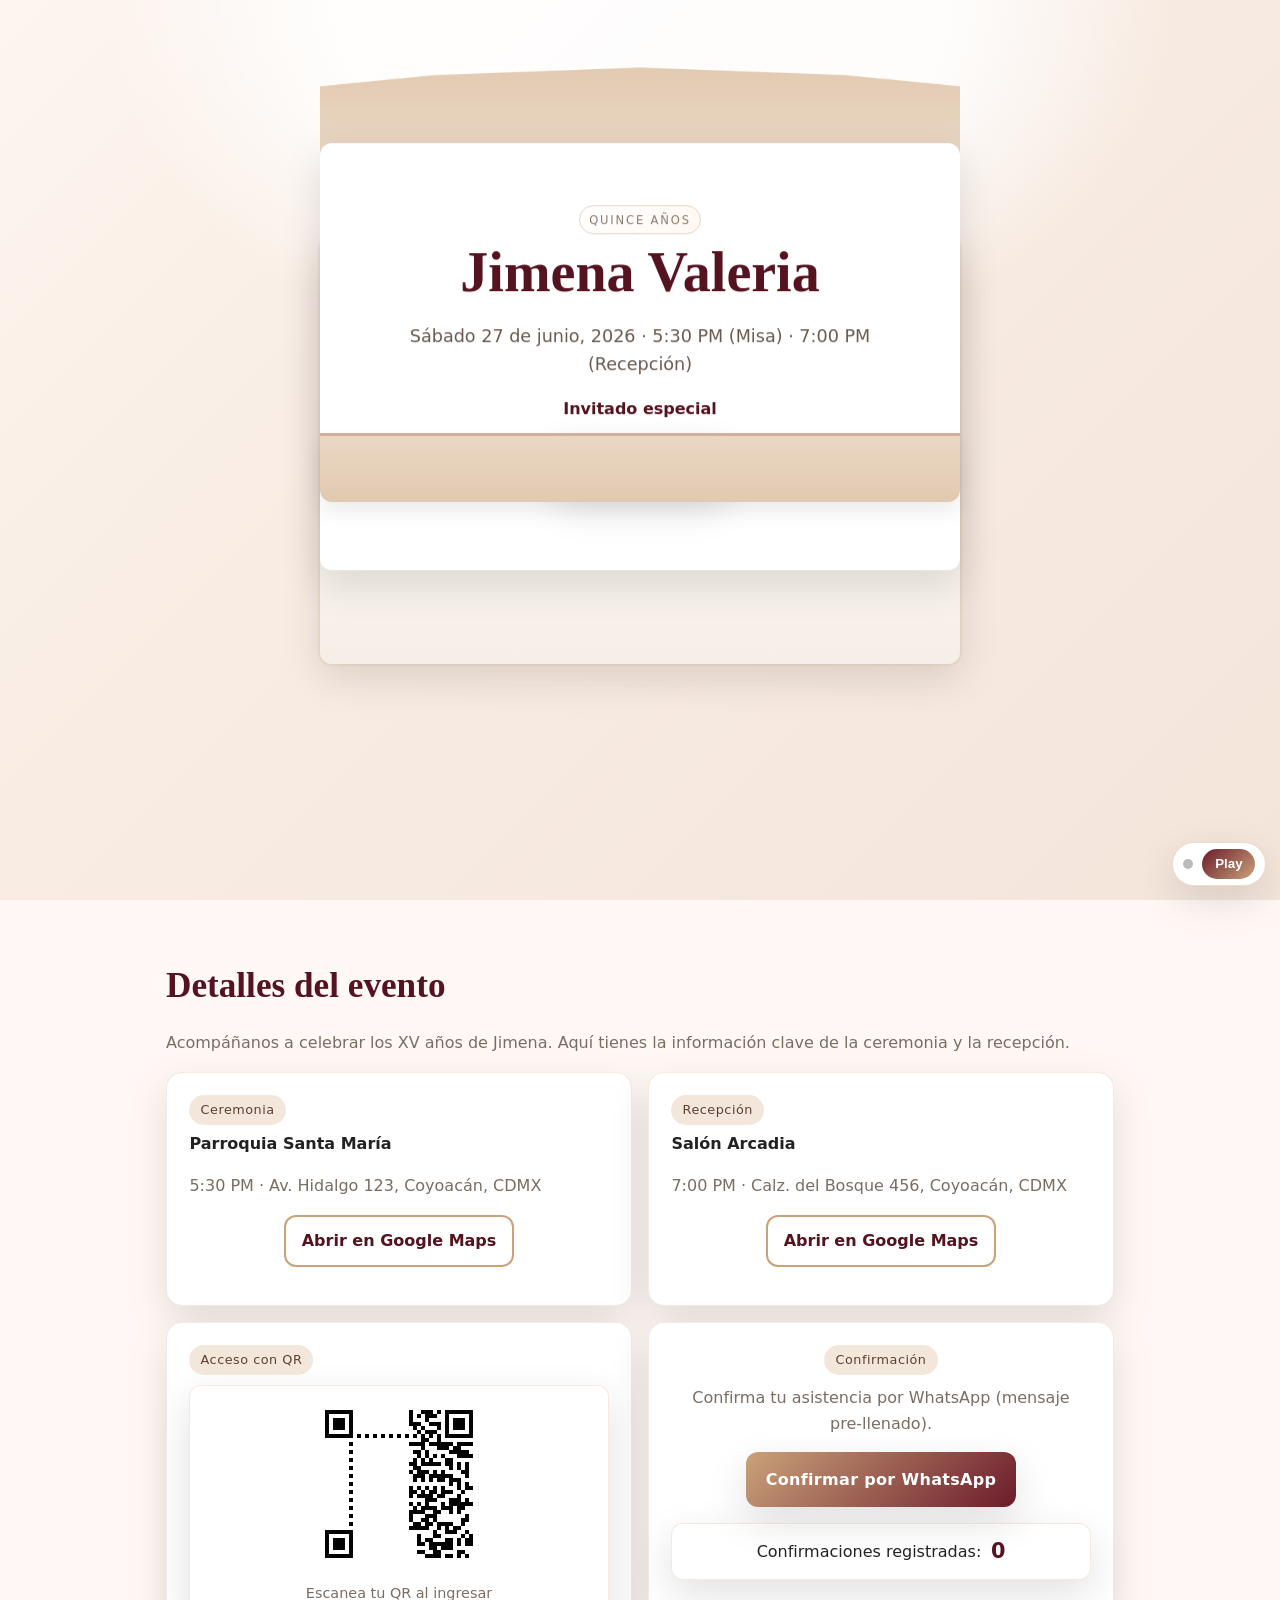
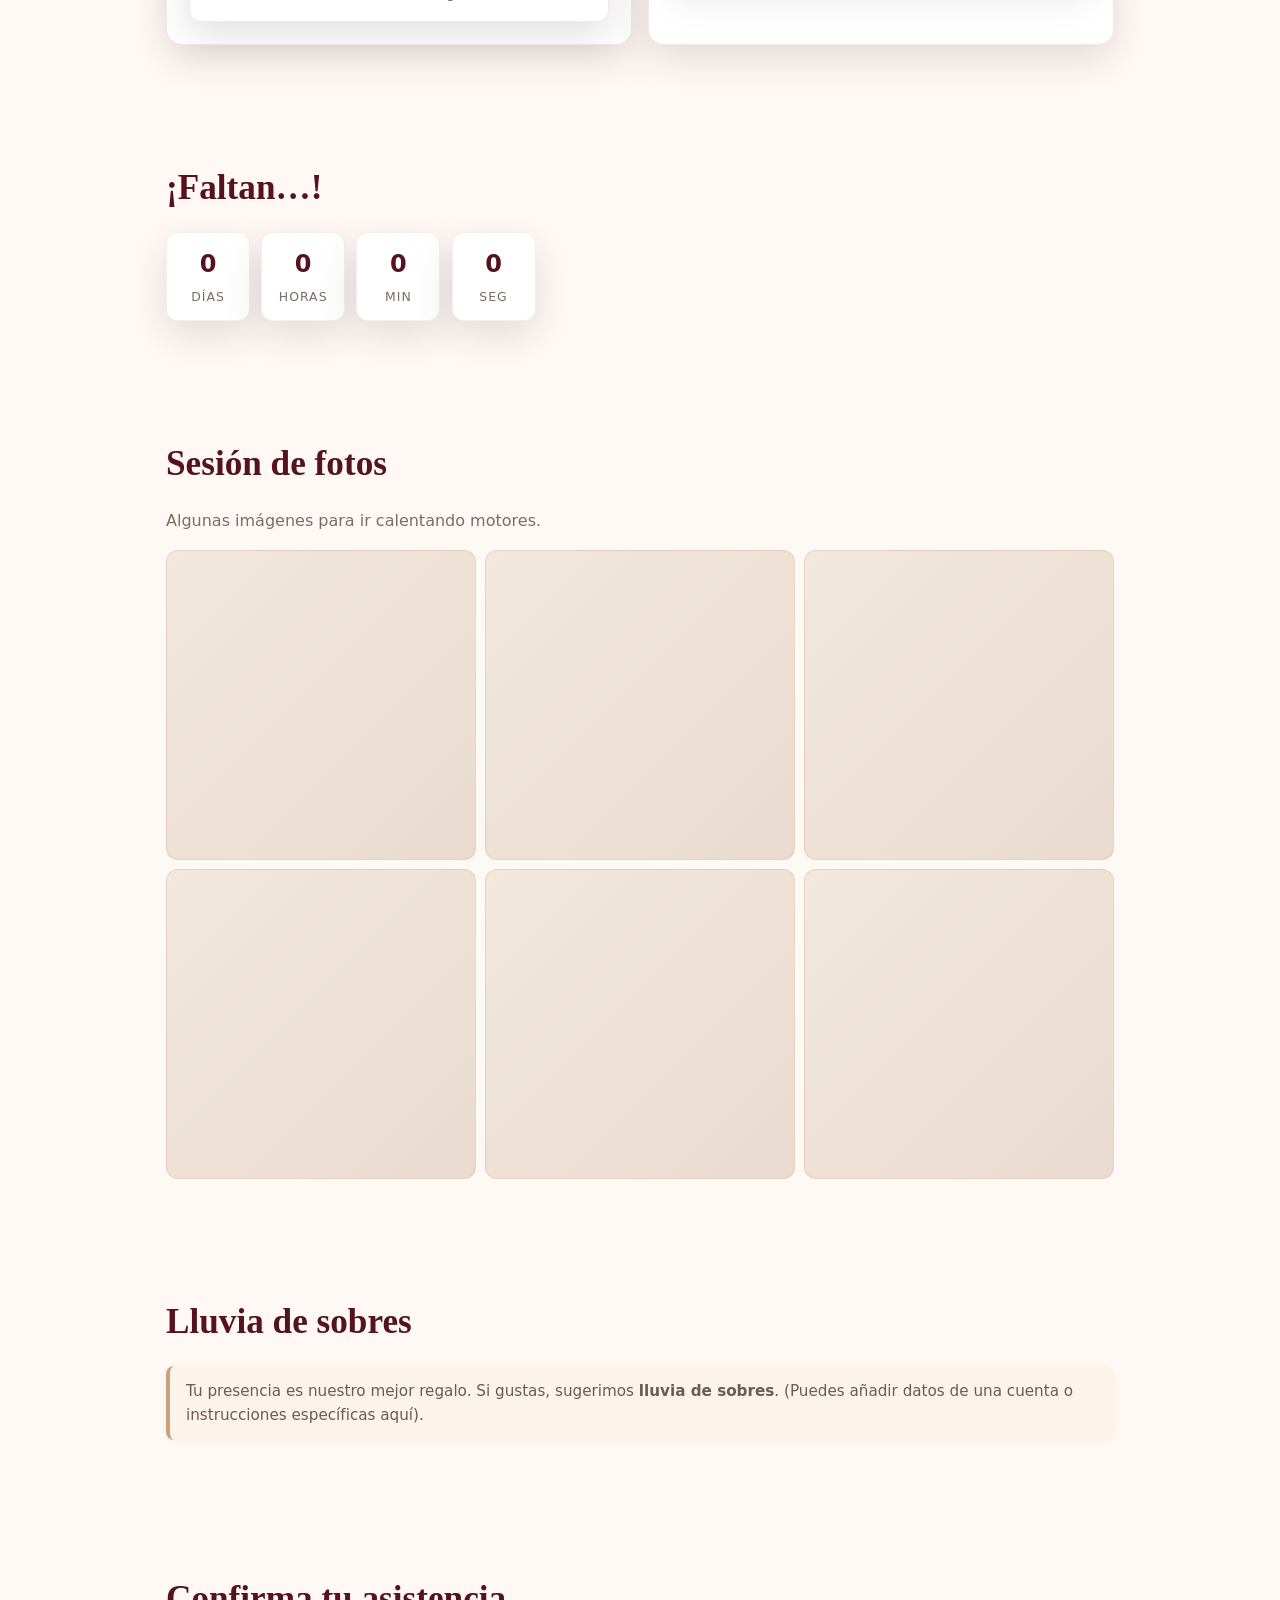
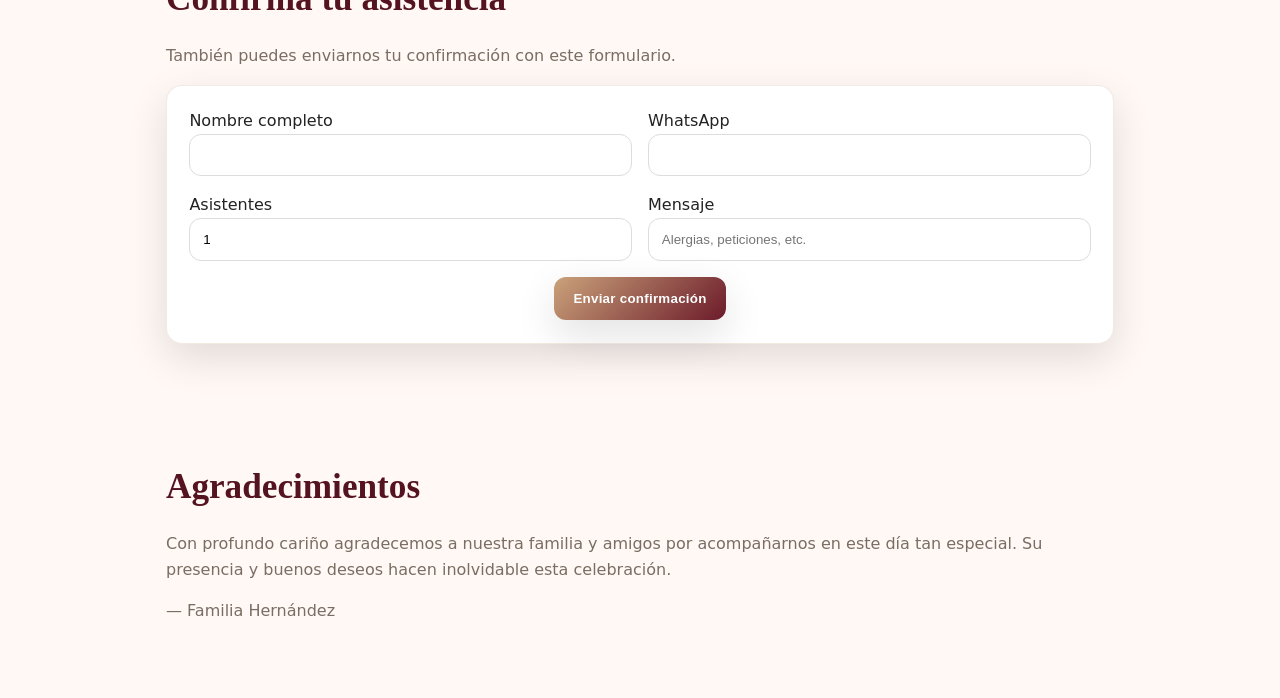
==== commit 6752a129: "Update index2.html" ====
--- a/index2.html
+++ b/index2.html
@@ -137,6 +137,28 @@
     /* Contador */
     .stat{display:flex;align-items:center;gap:.6rem;background:#fff;border:1px solid rgba(202,162,122,.22);border-radius:12px;padding:.7rem 1rem;box-shadow:var(--shadow);justify-content:center}
     .stat b{font-size:1.3rem;color:var(--vino-deep)}
+
+        
+    /* ===== DEV FOOTER ===== */
+    .dev-footer{
+      position: fixed; left: 0; right: 0; bottom: 0;
+      z-index: 99999;
+      display: flex; align-items: center; justify-content: center;
+      gap: .6rem;
+      padding: .5rem .9rem calc(.5rem + env(safe-area-inset-bottom));
+      background: rgba(0,0,0,.72);
+      color: #fff; font-size: .88rem;
+      backdrop-filter: blur(6px);
+    }
+    .dev-footer .chip{
+      display:inline-block; padding:.15rem .5rem; border-radius:999px;
+      background:#ffd166; color:#4b3d00; font-weight:700; font-size:.72rem; letter-spacing:.04em;
+    }
+    .dev-footer a{ color:#ffd166; text-decoration: underline; }
+    @media (max-width: 420px){
+      .dev-footer{ font-size: .84rem; }
+    }
+
   </style>
 </head>
 <body>
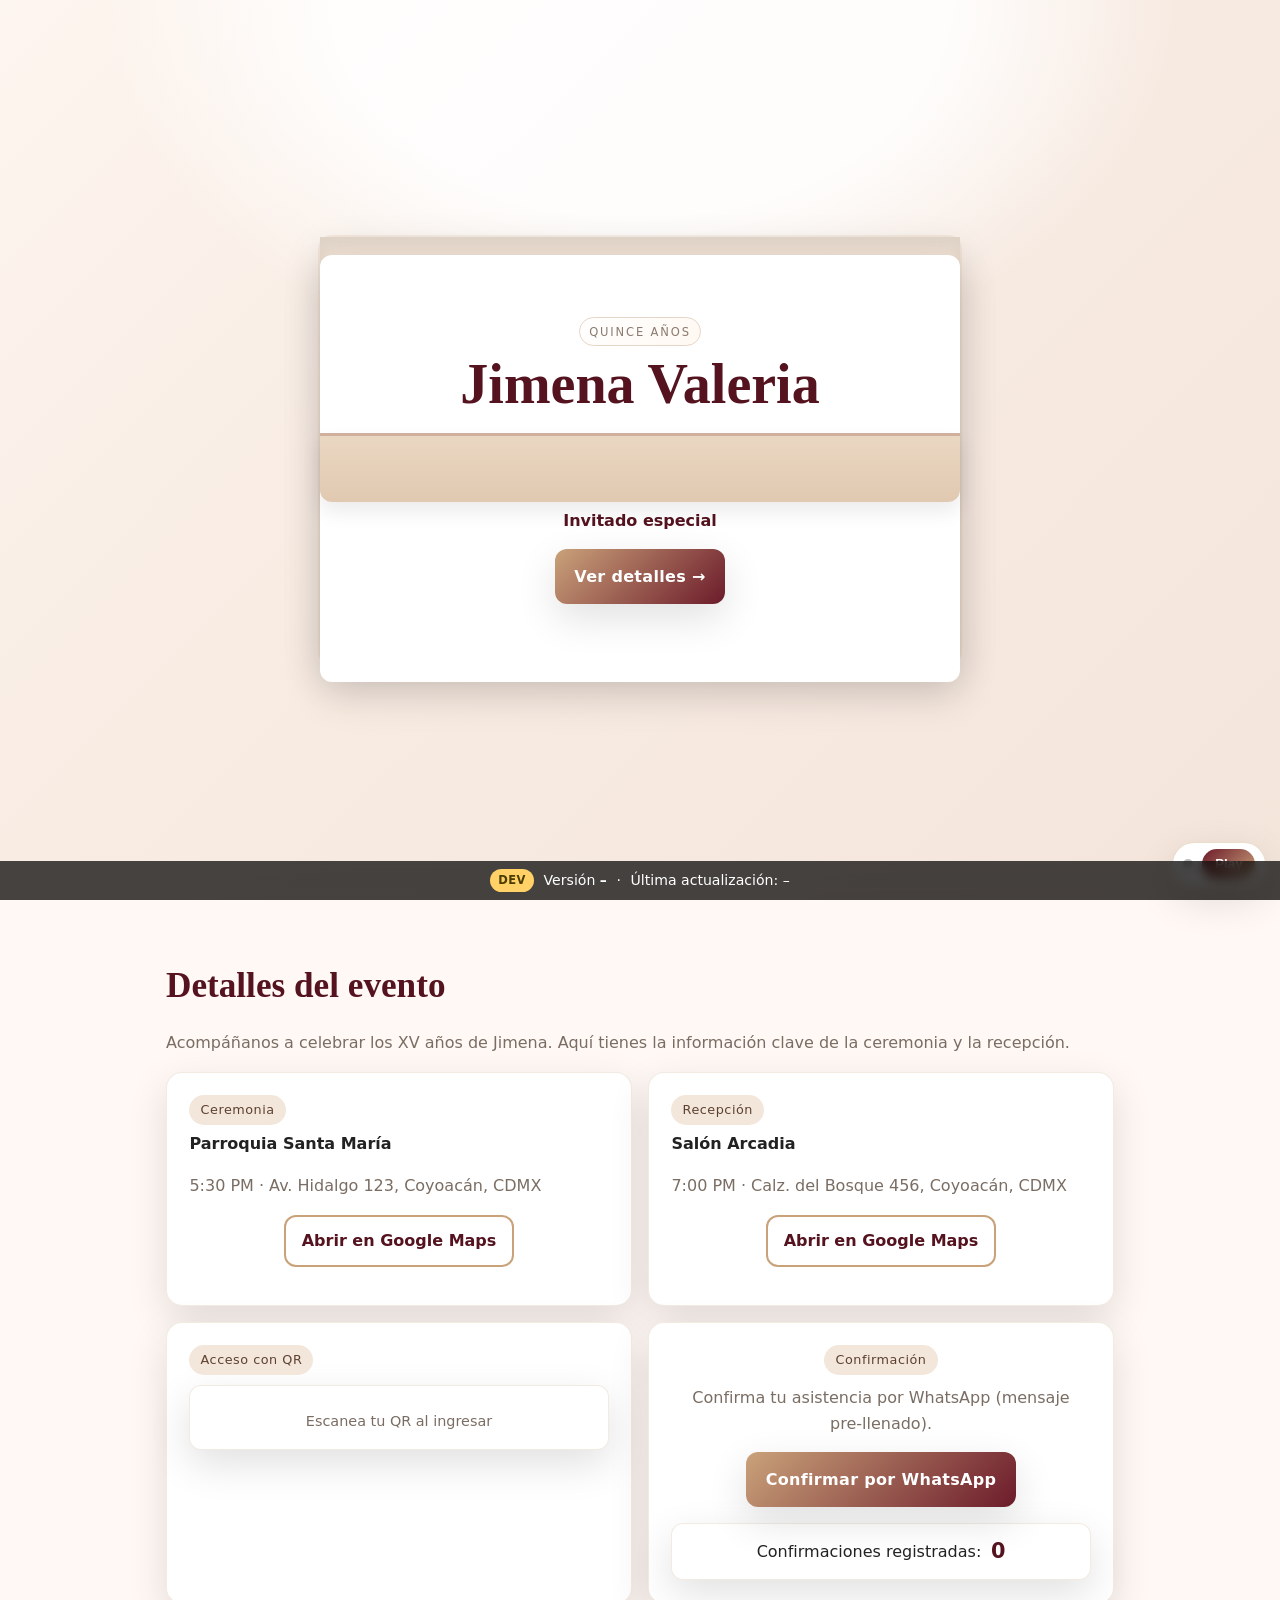
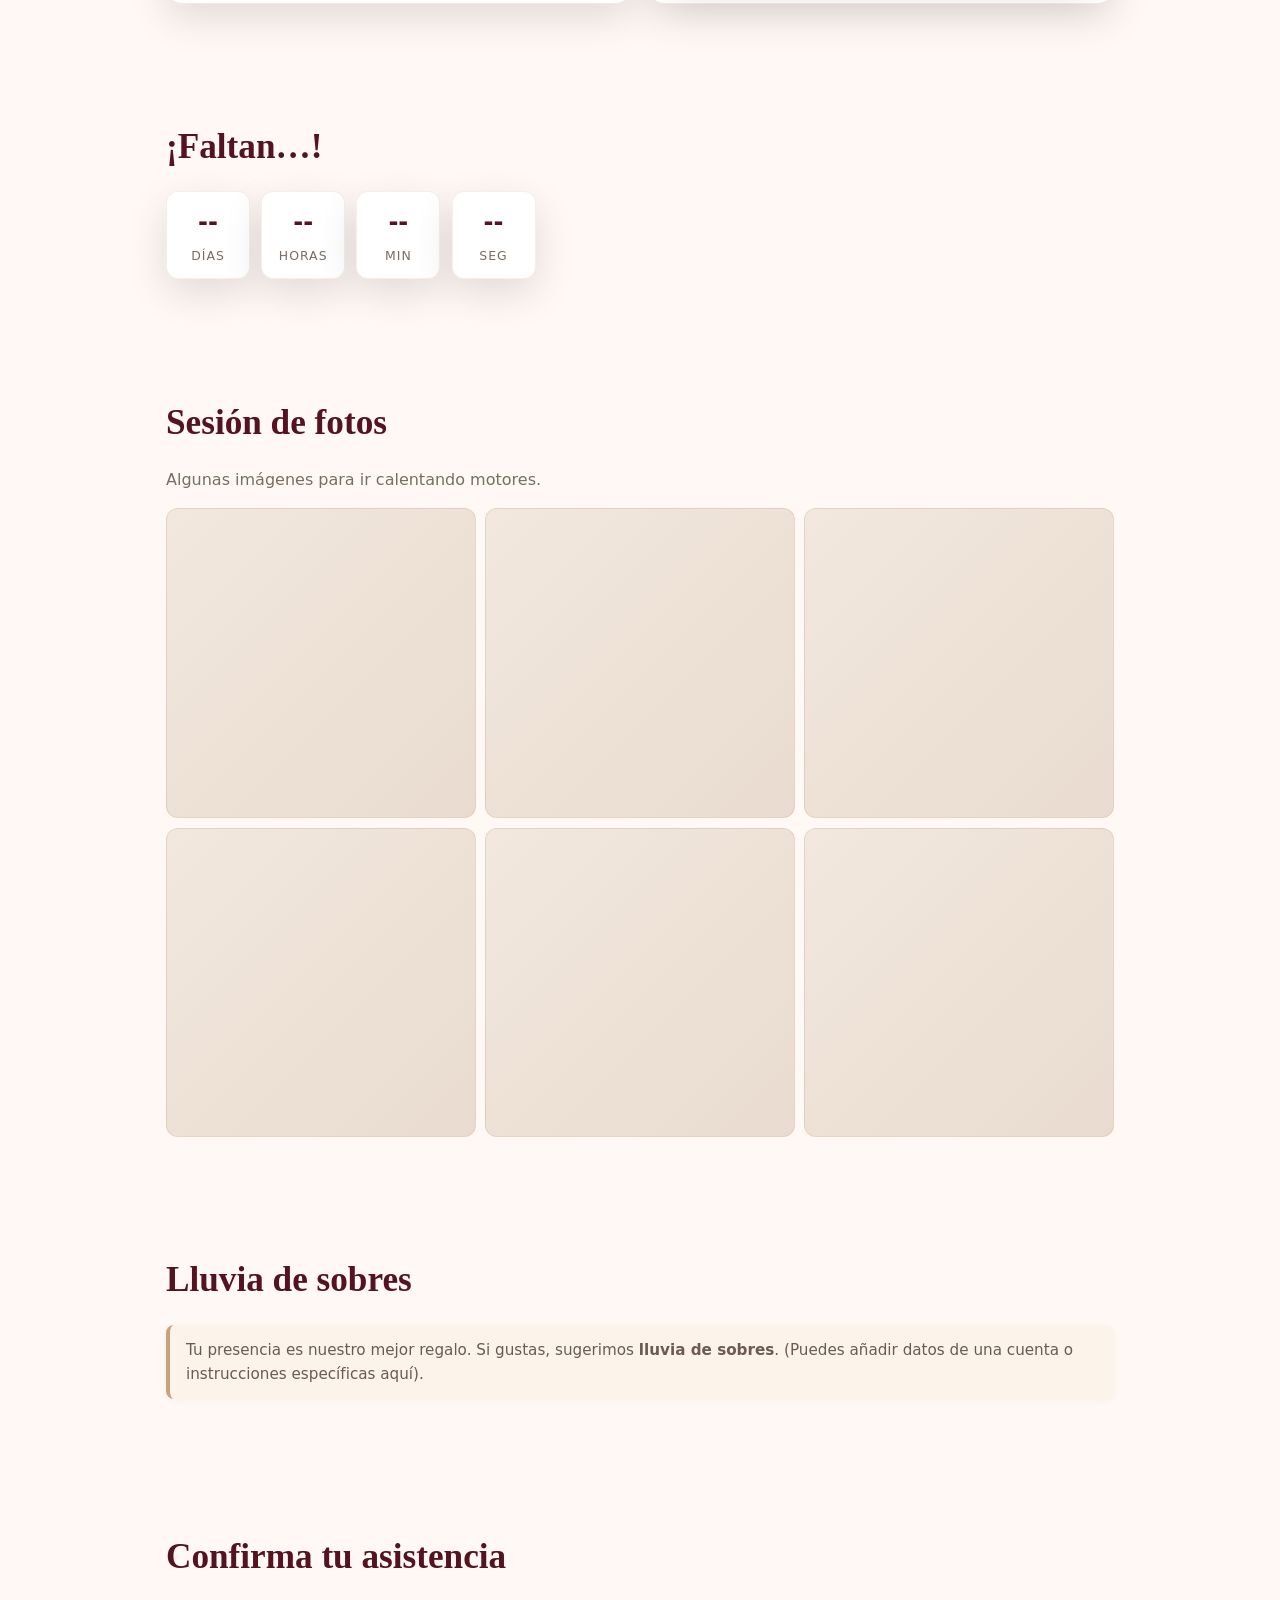
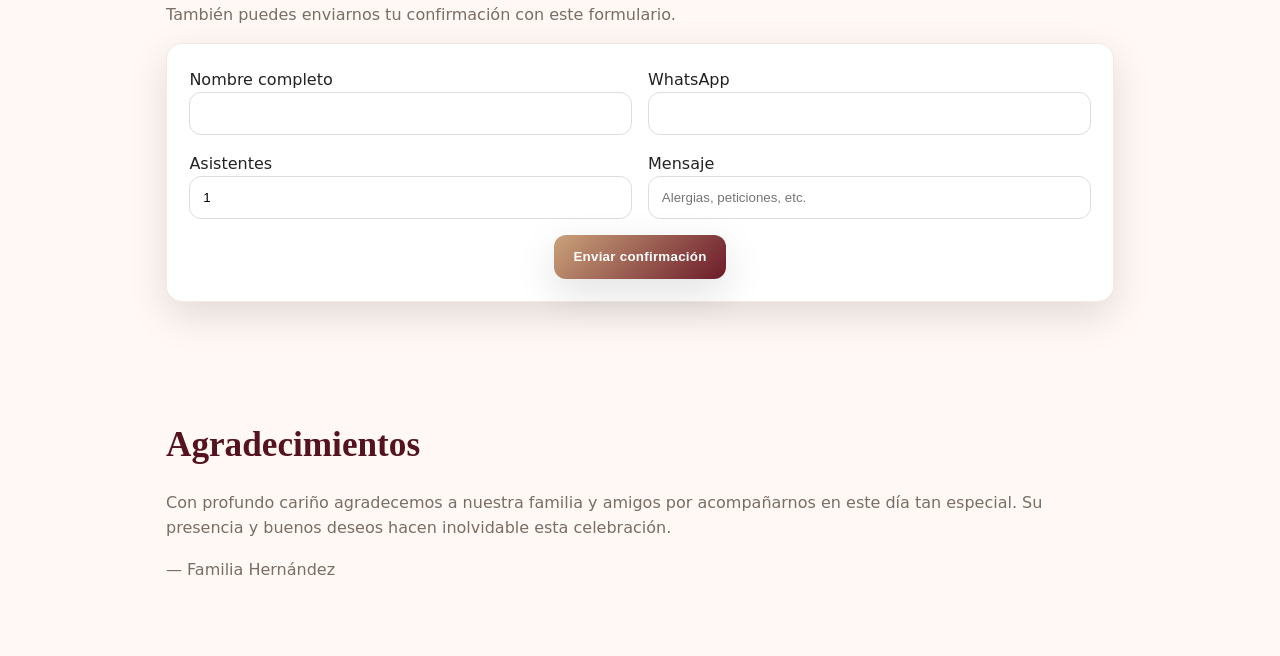
==== commit d1d341af: "Update index2.html" ====
--- a/index2.html
+++ b/index2.html
@@ -161,6 +161,14 @@
 
   </style>
 </head>
+  
+<footer class="dev-footer" id="devFooter" aria-label="Información de versión (desarrollo)" hidden>
+  <span class="chip">DEV</span>
+  <span>Versión <strong id="appVersion">–</strong></span>
+  <span>·</span>
+  <span>Última actualización: <time id="buildTime">–</time></span>
+</footer>
+
 <body>
 
   <!-- HERO + SOBRE -->
@@ -378,14 +386,49 @@
   <script>
     
     /* ===== Versionador de assets ===== */
-    const ASSETS_VERSION = '2026-02-11-01';  // <-- cambia este valor en cada release
+    const ASSETS_VERSION = '2026-02-11-02';  // <-- cambia este valor en cada release
     const v = (p) => `${p}${p.includes('?') ? '&' : '?'}v=${ASSETS_VERSION}`;
+
+    
+    /* ===== Bandera para mostrar/ocultar el footer de DEV ===== */
+    const SHOW_DEV_FOOTER = true;      
 
     // ===== Config de API (Google Apps Script) =====
     const RSVP_API  = 'https://script.google.com/macros/s/AKfycbx1a_S5LBTuIQoIkt6H9lGAyO_GP1gbtKGEkpwYnsoze6xrKb-HPHvnGIqKGjHfOhxeqw/exec';
     const API_TOKEN = 'xv_ariadna_2026_seguridad_9832';
     // Tel. WhatsApp (MX en formato internacional)
     const WA_PHONE = '525625408998';
+
+    
+    /* ===== Hero y audio con versión (cache busting) ===== */
+    const heroBg = document.querySelector('.hero__bg');
+    if (heroBg) heroBg.style.backgroundImage = `url('${v('assets/hero.jpg')}')`;
+    const audio = document.getElementById('bgm');
+    if (audio) audio.src = v('assets/music.mp3');
+  
+    /* ===== Footer de versión (se muestra sólo en DEV) ===== */
+    (function showDevFooter(){
+      try{
+        if (!SHOW_DEV_FOOTER) return;
+        const el = document.getElementById('devFooter');
+        const ver = document.getElementById('appVersion');
+        const time = document.getElementById('buildTime');
+  
+        if (!el || !ver || !time) return;
+  
+        // Fecha/hora legible (zona MX) — ajusta si prefieres otro formato
+        const fmt = new Intl.DateTimeFormat('es-MX', {
+          dateStyle:'medium', timeStyle:'short'
+        });
+        const now = fmt.format(new Date());
+  
+        ver.textContent = ASSETS_VERSION;
+        time.textContent = now;
+  
+        el.hidden = false;  // ¡mostrar!
+      }catch(e){/* noop */}
+    })();
+
 
     // ===== Helpers: fetch con timeout (evita cuelgues en móvil) =====
     async function fetchWithTimeout(url, ms = 8000, options = {}){
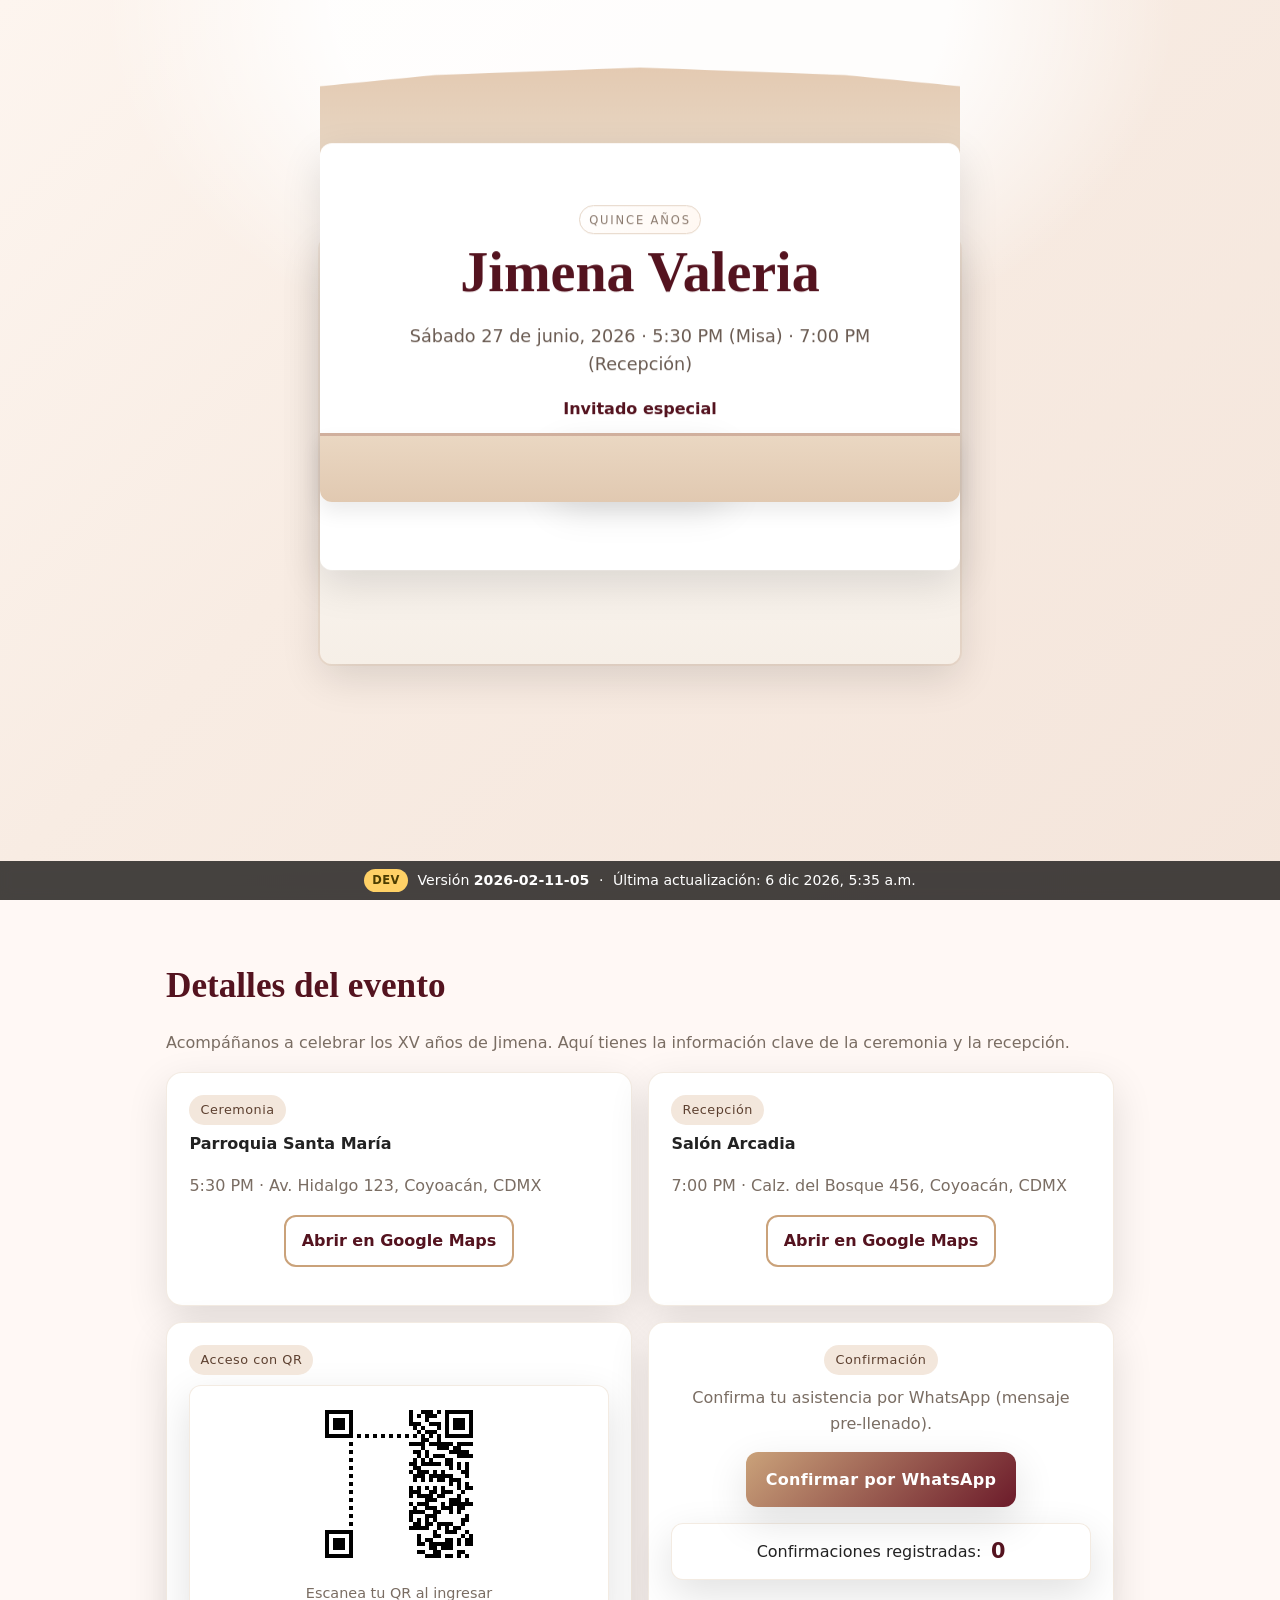
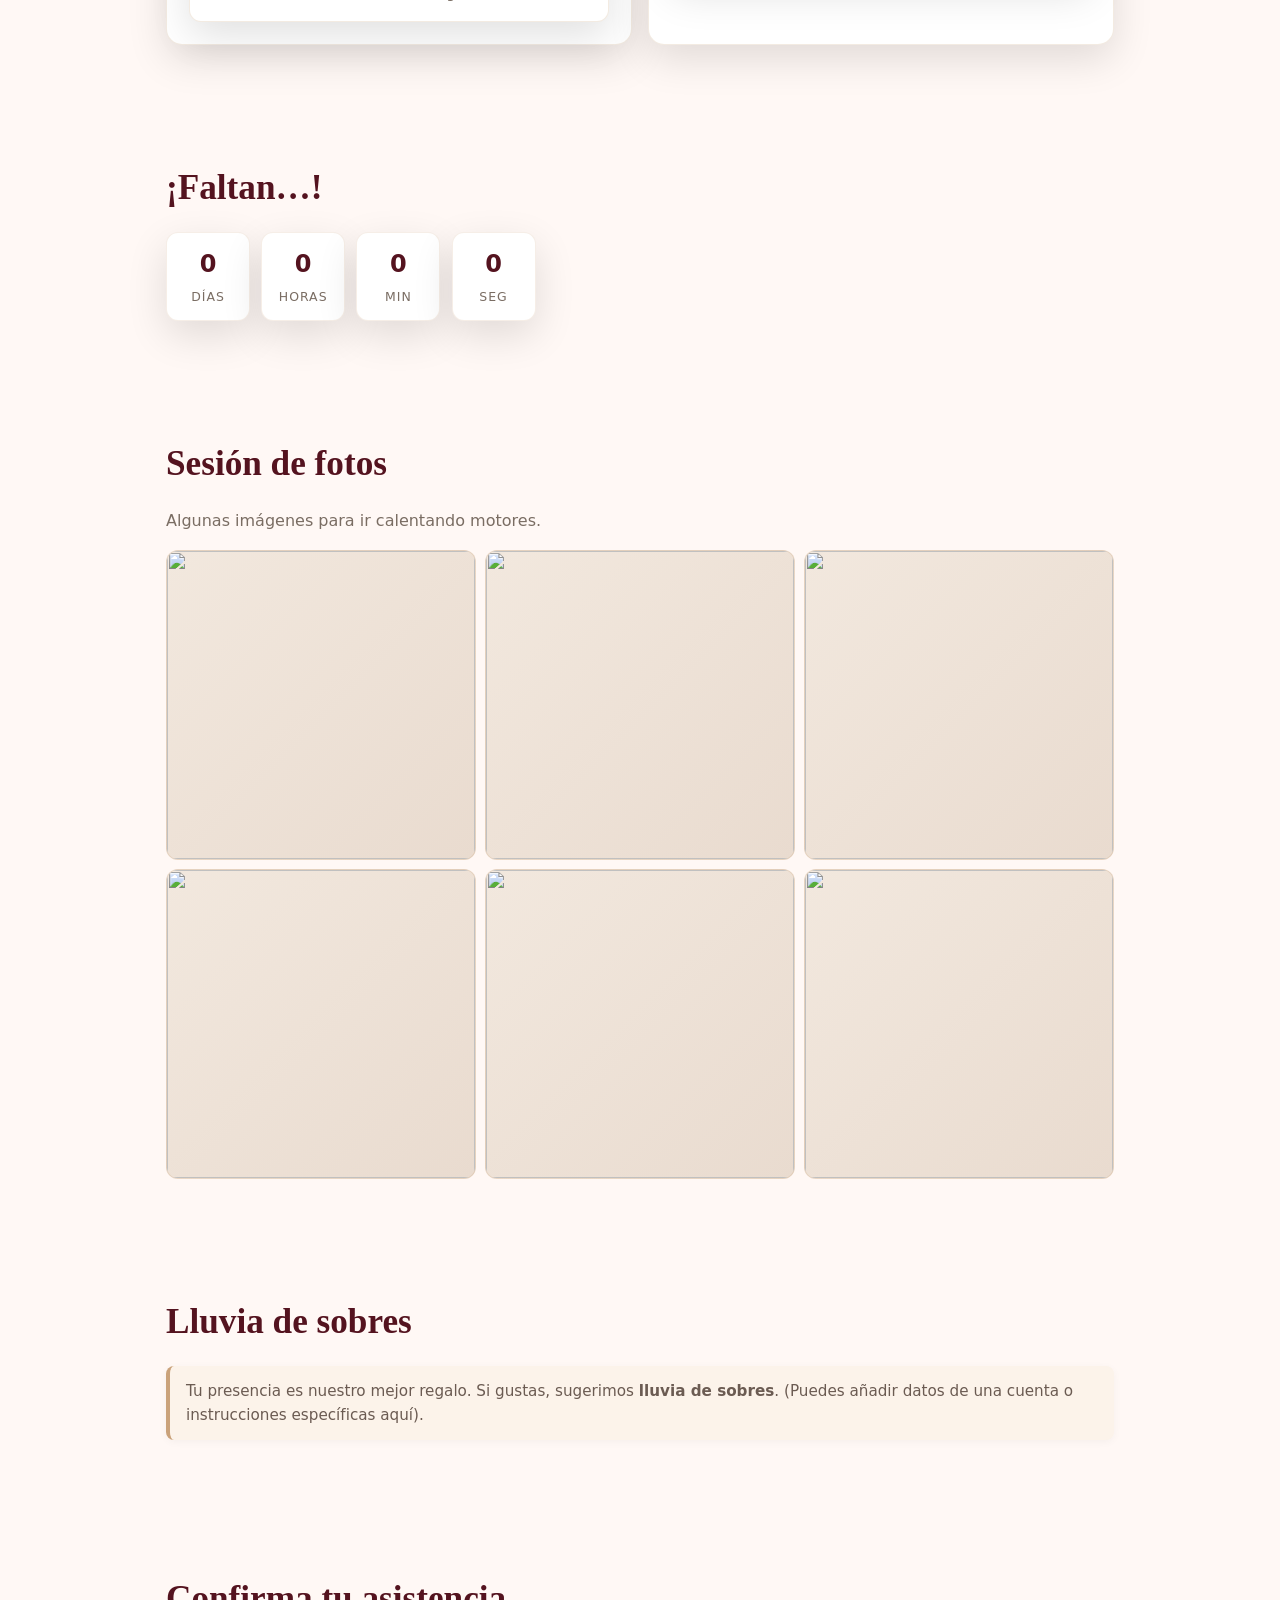
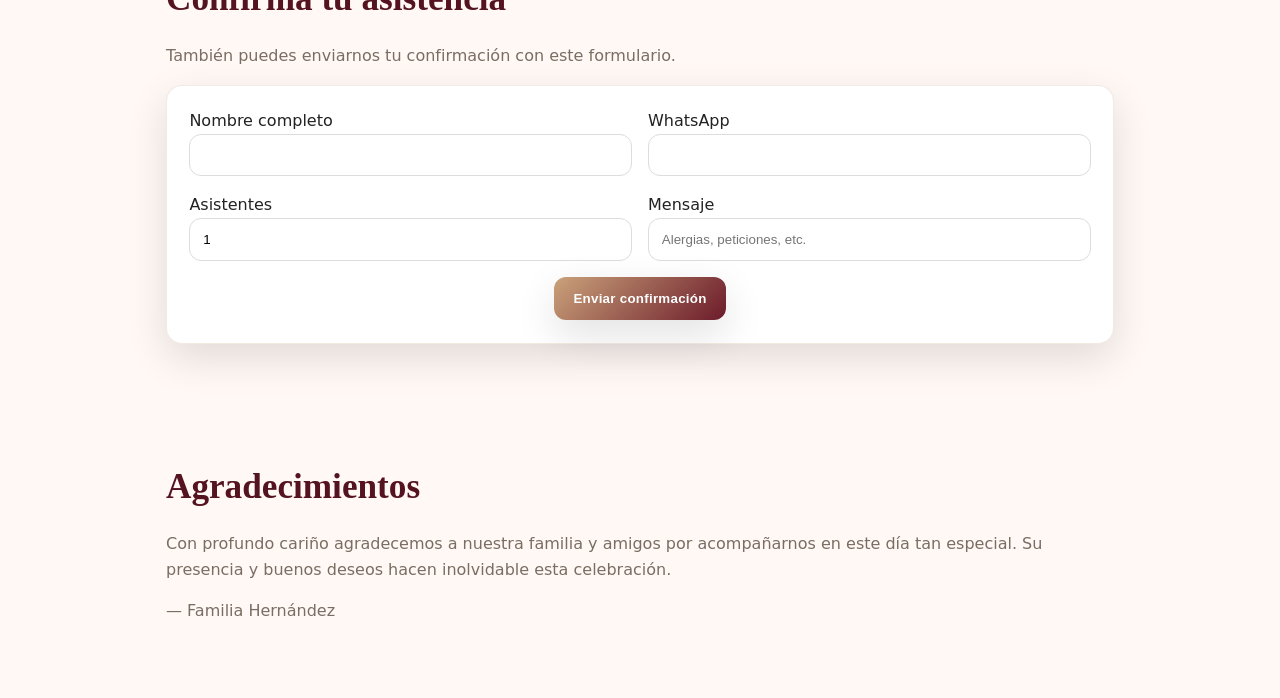
==== commit 73bc3be3: "Update index2.html" ====
--- a/index2.html
+++ b/index2.html
@@ -1,3 +1,4 @@
+
 <!DOCTYPE html>
 <html lang="es">
 <head>
@@ -34,7 +35,7 @@
     }
     .hero__bg{
       position:absolute; inset:0; z-index:0;
-      background:url('assets/hero.jpg') center/cover no-repeat; /* opcional: si no existe, se ve el degradado */
+      background-size:cover; background-position:center;
       opacity:.16; filter:grayscale(8%) saturate(105%); transform:scale(1.05);
     }
 
@@ -138,37 +139,21 @@
     .stat{display:flex;align-items:center;gap:.6rem;background:#fff;border:1px solid rgba(202,162,122,.22);border-radius:12px;padding:.7rem 1rem;box-shadow:var(--shadow);justify-content:center}
     .stat b{font-size:1.3rem;color:var(--vino-deep)}
 
-        
     /* ===== DEV FOOTER ===== */
     .dev-footer{
-      position: fixed; left: 0; right: 0; bottom: 0;
-      z-index: 99999;
-      display: flex; align-items: center; justify-content: center;
-      gap: .6rem;
+      position: fixed; left: 0; right: 0; bottom: 0; z-index: 99999;
+      display: flex; align-items: center; justify-content: center; gap: .6rem;
       padding: .5rem .9rem calc(.5rem + env(safe-area-inset-bottom));
-      background: rgba(0,0,0,.72);
-      color: #fff; font-size: .88rem;
-      backdrop-filter: blur(6px);
+      background: rgba(0,0,0,.72); color: #fff; font-size: .88rem; backdrop-filter: blur(6px);
     }
     .dev-footer .chip{
       display:inline-block; padding:.15rem .5rem; border-radius:999px;
       background:#ffd166; color:#4b3d00; font-weight:700; font-size:.72rem; letter-spacing:.04em;
     }
     .dev-footer a{ color:#ffd166; text-decoration: underline; }
-    @media (max-width: 420px){
-      .dev-footer{ font-size: .84rem; }
-    }
-
+    @media (max-width: 420px){ .dev-footer{ font-size: .84rem; } }
   </style>
 </head>
-  
-<footer class="dev-footer" id="devFooter" aria-label="Información de versión (desarrollo)" hidden>
-  <span class="chip">DEV</span>
-  <span>Versión <strong id="appVersion">–</strong></span>
-  <span>·</span>
-  <span>Última actualización: <time id="buildTime">–</time></span>
-</footer>
-
 <body>
 
   <!-- HERO + SOBRE -->
@@ -206,7 +191,7 @@
         <p class="kv"><strong>Parroquia Santa María</strong></p>
         <p class="muted">5:30 PM · Av. Hidalgo 123, Coyoacán, CDMX</p>
         <p class="center" style="margin-top:.6rem">
-          <a class="btn-outline" href="https://maps.google.com/?q=Parroquia%20Santa%20Mar%C3%ADa%20Av%20Hidalgo%20123" target="_blank" rel="noopener">Abrir en Google Maps</a>
+          <a class="btn-outline" target="_blank" href="https://maps.google.com/?q=Parroquia%20Santa%20Mar%C3%ADa%20Av%20Hidalgo%20123">Abrir en Google Maps</a>
         </p>
       </div>
       <div class="card2">
@@ -214,7 +199,7 @@
         <p class="kv"><strong>Salón Arcadia</strong></p>
         <p class="muted">7:00 PM · Calz. del Bosque 456, Coyoacán, CDMX</p>
         <p class="center" style="margin-top:.6rem">
-          <a class="btn-outline" href="https://maps.google.com/?q=Sal%C3%B3n%20Arcadia%20Calzada%20del%20Bosque%20456" target="_blank" rel="noopener">Abrir en Google Maps</a>
+          <a class="btn-outline" target="_blank" href="https://maps.google.com/?q=Sal%C3%B3n%20Arcadia%20Calzada%20del%20Bosque%20456">Abrir en Google Maps</a>
         </p>
       </div>
     </div>
@@ -235,7 +220,7 @@
         <p class="lead" id="waText" style="margin:.6rem 0 1rem">
           Confirma tu asistencia por WhatsApp (mensaje pre‑llenado).
         </p>
-        <p><a id="waBtn" class="btn" href="#" target="_blank" rel="noopener">Confirmar por WhatsApp</a></p>
+        <p><a id="waBtn" class="btn" target="_blank" href="#">Confirmar por WhatsApp</a></p>
 
         <div style="margin-top:1rem" class="stat">
           <span>Confirmaciones registradas:</span> <b id="confirmCount">0</b>
@@ -261,25 +246,13 @@
     <p class="lead">Algunas imágenes para ir calentando motores.</p>
 
     <div class="gallery" id="gallery">
-      <!-- Si no subes imágenes, estos cuadros no rompen -->
-      <div class="thumb" data-src="assets/gallery/1.jpg">
-        <img src="assets/gallery/1.jpg" alt="Foto 1" loading="lazy" onerror="this.style.display='none'">
-      </div>
-      <div class="thumb" data-src="assets/gallery/2.jpg">
-        <img src="assets/gallery/2.jpg" alt="Foto 2" loading="lazy" onerror="this.style.display='none'">
-      </div>
-      <div class="thumb" data-src="assets/gallery/3.jpg">
-        <img src="assets/gallery/3.jpg" alt="Foto 3" loading="lazy" onerror="this.style.display='none'">
-      </div>
-      <div class="thumb" data-src="assets/gallery/4.jpg">
-        <img src="assets/gallery/4.jpg" alt="Foto 4" loading="lazy" onerror="this.style.display='none'">
-      </div>
-      <div class="thumb" data-src="assets/gallery/5.jpg">
-        <img src="assets/gallery/5.jpg" alt="Foto 5" loading="lazy" onerror="this.style.display='none'">
-      </div>
-      <div class="thumb" data-src="assets/gallery/6.jpg">
-        <img src="assets/gallery/6.jpg" alt="Foto 6" loading="lazy" onerror="this.style.display='none'">
-      </div>
+      <!-- Deja estas 6 si ya tienes imágenes. Si no, bórralas: no rompen -->
+      <div class="thumb" data-src="assets/gallery/1.jpg"><img alt="" src="assets/gallery/1.jpg"></div>
+      <div class="thumb" data-src="assets/gallery/2.jpg"><img alt="" src="assets/gallery/2.jpg"></div>
+      <div class="thumb" data-src="assets/gallery/3.jpg"><img alt="" src="assets/gallery/3.jpg"></div>
+      <div class="thumb" data-src="assets/gallery/4.jpg"><img alt="" src="assets/gallery/4.jpg"></div>
+      <div class="thumb" data-src="assets/gallery/5.jpg"><img alt="" src="assets/gallery/5.jpg"></div>
+      <div class="thumb" data-src="assets/gallery/6.jpg"><img alt="" src="assets/gallery/6.jpg"></div>
     </div>
 
     <!-- Lightbox overlay -->
@@ -353,7 +326,15 @@
     <span class="audio-bar__dot" aria-hidden="true"></span>
     <button class="audio-btn" id="toggleAudio" type="button">Play</button>
   </div>
-  <audio id="bgm" src="assets/music.mp3" preload="auto" autoplay muted loop></audio>
+  <audio id="bgm" preload="auto" loop></audio>
+
+  <!-- ===== DEV FOOTER (visible sólo en desarrollo) ===== -->
+  <footer class="dev-footer" id="devFooter" aria-label="Información de versión (desarrollo)" hidden>
+    <span class="chip">DEV</span>
+    <span>Versión <strong id="appVersion">–</strong></span>
+    <span>·</span>
+    <span>Última actualización: <time id="buildTime">–</time></span>
+  </footer>
 
   <!-- ===== Mini QR (versión reducida) ===== -->
   <script>
@@ -382,83 +363,78 @@
 })(window);
   </script>
 
-  <!-- ===== Lógica principal (conexión a Google Sheets + UI, mobile-safe) ===== -->
+  <!-- ===== Lógica principal: versionador, DEV footer, móvil, Sheets, invitados ===== -->
   <script>
-    
     /* ===== Versionador de assets ===== */
-    const ASSETS_VERSION = '2026-02-11-02';  // <-- cambia este valor en cada release
+    const ASSETS_VERSION = '2026-02-11-05';  // ⬅️ súbelo en cada release
     const v = (p) => `${p}${p.includes('?') ? '&' : '?'}v=${ASSETS_VERSION}`;
 
-    
     /* ===== Bandera para mostrar/ocultar el footer de DEV ===== */
-    const SHOW_DEV_FOOTER = true;      
-
-    // ===== Config de API (Google Apps Script) =====
+    const SHOW_DEV_FOOTER = true; // ⬅️ ponlo en false cuando salgas a prod
+
+    /* ===== Config de API (Google Apps Script) ===== */
     const RSVP_API  = 'https://script.google.com/macros/s/AKfycbx1a_S5LBTuIQoIkt6H9lGAyO_GP1gbtKGEkpwYnsoze6xrKb-HPHvnGIqKGjHfOhxeqw/exec';
     const API_TOKEN = 'xv_ariadna_2026_seguridad_9832';
-    // Tel. WhatsApp (MX en formato internacional)
-    const WA_PHONE = '525625408998';
-
-    
-    /* ===== Hero y audio con versión (cache busting) ===== */
-    const heroBg = document.querySelector('.hero__bg');
-    if (heroBg) heroBg.style.backgroundImage = `url('${v('assets/hero.jpg')}')`;
-    const audio = document.getElementById('bgm');
-    if (audio) audio.src = v('assets/music.mp3');
-  
-    /* ===== Footer de versión (se muestra sólo en DEV) ===== */
-    (function showDevFooter(){
-      try{
-        if (!SHOW_DEV_FOOTER) return;
-        const el = document.getElementById('devFooter');
-        const ver = document.getElementById('appVersion');
-        const time = document.getElementById('buildTime');
-  
-        if (!el || !ver || !time) return;
-  
-        // Fecha/hora legible (zona MX) — ajusta si prefieres otro formato
-        const fmt = new Intl.DateTimeFormat('es-MX', {
-          dateStyle:'medium', timeStyle:'short'
-        });
-        const now = fmt.format(new Date());
-  
-        ver.textContent = ASSETS_VERSION;
-        time.textContent = now;
-  
-        el.hidden = false;  // ¡mostrar!
-      }catch(e){/* noop */}
-    })();
-
-
-    // ===== Helpers: fetch con timeout (evita cuelgues en móvil) =====
+    const WA_PHONE  = '525625408998';
+
+    /* ===== Helper: fetch con timeout ===== */
     async function fetchWithTimeout(url, ms = 8000, options = {}){
       const controller = new AbortController();
       const t = setTimeout(()=>controller.abort(), ms);
       try{
         const res = await fetch(url, { ...options, signal: controller.signal });
         return res;
-      } finally {
-        clearTimeout(t);
-      }
-    }
-
-    // ===== Sobre: auto + por scroll =====
-    const env = document.getElementById('envelope');
-    const openByScroll = () => {
+      } finally { clearTimeout(t); }
+    }
+
+    /* ===== Elementos que usaremos varias veces ===== */
+    const heroBg     = document.querySelector('.hero__bg');
+    const env        = document.getElementById('envelope');
+    const audio      = document.getElementById('bgm');
+    const bar        = document.getElementById('audioBar');
+    const btn        = document.getElementById('toggleAudio');
+    const guestLine  = document.getElementById('guestLine');
+    const nameInput  = document.getElementById('nameInput');
+    const guestsInput= document.getElementById('guestsInput');
+    const waBtn      = document.getElementById('waBtn');
+    const waText     = document.getElementById('waText');
+    const qrDiv      = document.getElementById('qrcode');
+    const qrLabel    = document.getElementById('qrLabel');
+    const countEl    = document.getElementById('confirmCount');
+    const devFooter  = document.getElementById('devFooter');
+    const appVersion = document.getElementById('appVersion');
+    const buildTime  = document.getElementById('buildTime');
+
+    /* ===== Pintar recursos con versión (hero + audio) ===== */
+    if (heroBg) heroBg.style.backgroundImage = `url('${v('assets/hero.jpg')}')`;
+    if (audio)  audio.src = v('assets/music.mp3');
+
+    /* ===== Footer DEV: poblar cuando el DOM ya existe ===== */
+    window.addEventListener('DOMContentLoaded', () => {
+      try{
+        if (!SHOW_DEV_FOOTER) return;
+        if (appVersion) appVersion.textContent = ASSETS_VERSION;
+        if (buildTime)  buildTime.textContent  = new Intl.DateTimeFormat('es-MX',{dateStyle:'medium',timeStyle:'short'}).format(new Date());
+        if (devFooter)  devFooter.hidden = false;
+      }catch{}
+    });
+
+    /* ===== Sobre: auto + por scroll ===== */
+    function openByScroll(){
       const rect = env.getBoundingClientRect();
       const vh = window.innerHeight || 0;
       if (rect.bottom < vh * 0.72) {
         env.classList.add('open');
         window.removeEventListener('scroll', openByScroll);
       }
-    };
-    window.addEventListener('scroll', openByScroll, {passive:true});
+    }
+    window.addEventListener('scroll', openByScroll, { passive:true });
     window.addEventListener('load', () => {
       setTimeout(()=>env.classList.add('open'), 1600); // más estable en móviles
       openByScroll();
     });
 
-    // ===== Countdown =====
+    /* ===== Countdown ===== */
     const EVENT_DATE = new Date("2026-06-27T19:00:00-06:00").getTime();
     const dEl = document.getElementById('d'), hEl = document.getElementById('h'),
           mEl = document.getElementById('m'), sEl = document.getElementById('s');
@@ -469,53 +445,41 @@
       const hrs  = Math.floor(diff / 3600000); diff -= hrs*3600000;
       const min  = Math.floor(diff / 60000);   diff -= min*60000;
       const sec  = Math.floor(diff / 1000);
-      dEl.textContent = days; hEl.textContent = hrs; mEl.textContent = min; sEl.textContent = sec;
+      if (dEl) dEl.textContent = days;
+      if (hEl) hEl.textContent = hrs;
+      if (mEl) mEl.textContent = min;
+      if (sEl) sEl.textContent = sec;
     }
     tick(); setInterval(tick, 1000);
 
-    // ===== Audio mobile‑safe (autoplay muted; desmute sólo por gesto) =====
-    const audio = document.getElementById('bgm');
-    const bar   = document.getElementById('audioBar');
-    const btn   = document.getElementById('toggleAudio');
+    /* ===== Audio mobile‑safe (autoplay muted; desmute sólo por gesto) ===== */
     function hideAudioBar(){ if(bar) bar.style.display = 'none'; }
     function setUI(playing){
       if (!bar || !btn) return;
       if (playing){ bar.classList.remove('paused'); btn.textContent='Pause'; }
       else         { bar.classList.add('paused');  btn.textContent='Play';  }
     }
-    // Reproduce MUTED en load (permitido en móvil); no intentamos desmutear en automático
     window.addEventListener('load', async () => {
-      try {
+      try{
         if (audio) {
           audio.muted = true;
-          await audio.play();   // should work on mobile
-          setUI(false);         // sigue en mute hasta gesto
+          await audio.play();  // permitido en móvil (muted)
+          setUI(false);
         }
-      } catch { setUI(false); }
+      }catch{ setUI(false); }
     }, { once:true });
-
-    // Botón: primer toque intenta desmutear; si falla, reproduce en mute
     btn?.addEventListener('click', async () => {
       if (!audio) return;
       if (audio.paused){
         try { audio.muted = false; await audio.play(); setUI(true); }
         catch { audio.muted = true; await audio.play(); setUI(true); }
-      } else {
-        audio.pause(); setUI(false);
-      }
+      } else { audio.pause(); setUI(false); }
     }, { passive:true });
-
-    // ===== Personalización por idInvitado + guests.json =====
+    audio?.addEventListener('error', hideAudioBar, { once:true });
+
+    /* ===== Personalización por idInvitado + guests.json ===== */
     const params = new URLSearchParams(location.search);
     const idInv = params.get('idInvitado') || '';
-    const guestLine = document.getElementById('guestLine');
-    const nameInput = document.getElementById('nameInput');
-    const guestsInput = document.getElementById('guestsInput');
-    const waBtn = document.getElementById('waBtn');
-    const waText = document.getElementById('waText');
-    const qrDiv = document.getElementById('qrcode');
-    const qrLabel = document.getElementById('qrLabel');
-
     function buildWAText(guest){
       const nombre = guest?.nombre || 'Invitado';
       const mesa   = guest?.mesa   || '—';
@@ -554,7 +518,7 @@
     async function loadGuests(){
       if (!idInv){ setGuestUI(null); return; }
       try{
-        const res = await fetchWithTimeout('assets/guests.json', 8000, { cache: 'no-store' });
+        const res = await fetchWithTimeout(v('assets/guests.json'), 8000, { cache: 'no-store' });
         if (!res.ok) throw new Error('no guests.json');
         const data = await res.json();
         const guest = (data?.invitados||[]).find(g => g.id === idInv);
@@ -563,7 +527,7 @@
     }
     loadGuests();
 
-    // ===== API helper (Apps Script) – POST text/plain para evitar preflight =====
+    /* ===== API helper (Apps Script) – POST text/plain para evitar preflight ===== */
     async function rsvpApi(body) {
       let res;
       try{
@@ -576,17 +540,14 @@
       try { return await res.json(); } catch { return { ok:false }; }
     }
 
-    // ===== Contador global (lee total al cargar) =====
-    const countEl = document.getElementById('confirmCount');
+    /* ===== Contador global ===== */
     async function loadGlobalCount() {
       const r = await rsvpApi({ action: 'count' });
-      if (r?.ok && typeof r.total === 'number' && countEl) {
-        countEl.textContent = r.total;
-      }
+      if (r?.ok && typeof r.total === 'number' && countEl) countEl.textContent = r.total;
     }
     loadGlobalCount();
 
-    // ===== RSVP (envío + guarda en la hoja y actualiza total) =====
+    /* ===== RSVP ===== */
     function submitRSVP(e){
       e.preventDefault();
       const name   = (nameInput && nameInput.value) || '';
@@ -613,7 +574,7 @@
     }
     document.getElementById('form-rsvp')?.addEventListener('submit', submitRSVP);
 
-    // ===== Lightbox =====
+    /* ===== Lightbox ===== */
     const thumbs = Array.from(document.querySelectorAll('.thumb'));
     const lb = document.getElementById('lightbox');
     const lbImg = document.getElementById('lbImg');
@@ -626,7 +587,7 @@
       idx = i;
       const src = thumbs[idx]?.dataset?.src;
       if (!src){ return; }
-      lbImg.src = src;
+      lbImg.src = v(src);
       lb.classList.add('open');
       lb.setAttribute('aria-hidden','false');
     }
@@ -638,17 +599,18 @@
     function prev(){ openLB((idx-1+thumbs.length)%thumbs.length); }
     function next(){ openLB((idx+1)%thumbs.length); }
 
-    thumbs.forEach((t,i)=>t.addEventListener('click',()=>openLB(i), { passive:true }));
+    thumbs.forEach((t,i)=>{
+      // versionar thumbnails
+      const img = t.querySelector('img');
+      if (img && img.getAttribute('src')) img.setAttribute('src', v(img.getAttribute('src')));
+      if (t.dataset && t.dataset.src) t.dataset.src = v(t.dataset.src);
+      t.addEventListener('click',()=>openLB(i), { passive:true });
+    });
     lbClose?.addEventListener('click', closeLB, { passive:true });
     lbPrev?.addEventListener('click', prev, { passive:true });
     lbNext?.addEventListener('click', next, { passive:true });
     lb?.addEventListener('click', (e)=>{ if (e.target===lb) closeLB(); }, { passive:true });
-    window.addEventListener('keydown', (e)=>{
-      if (!lb.classList.contains('open')) return;
-      if (e.key==='Escape') closeLB();
-      if (e.key==='ArrowLeft') prev();
-      if (e.key==='ArrowRight') next();
-    });
+
   </script>
 </body>
 </html>
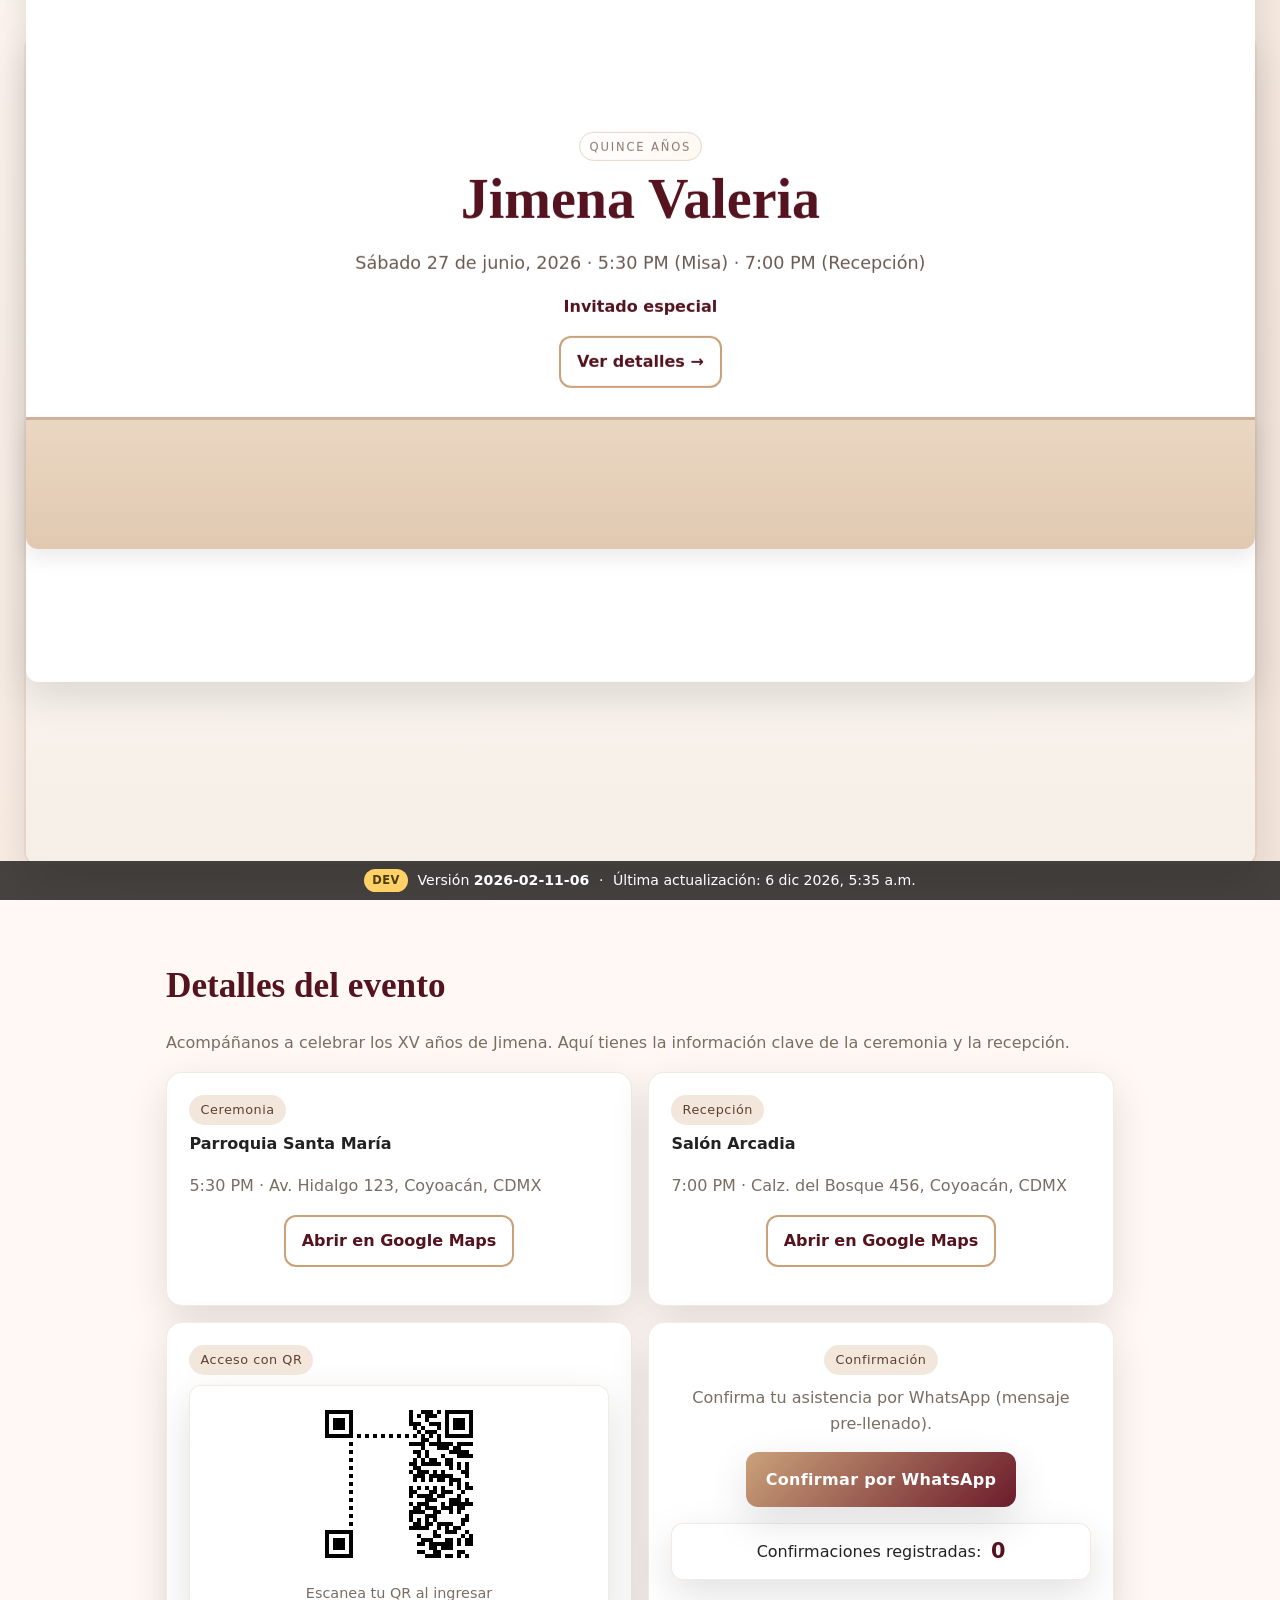
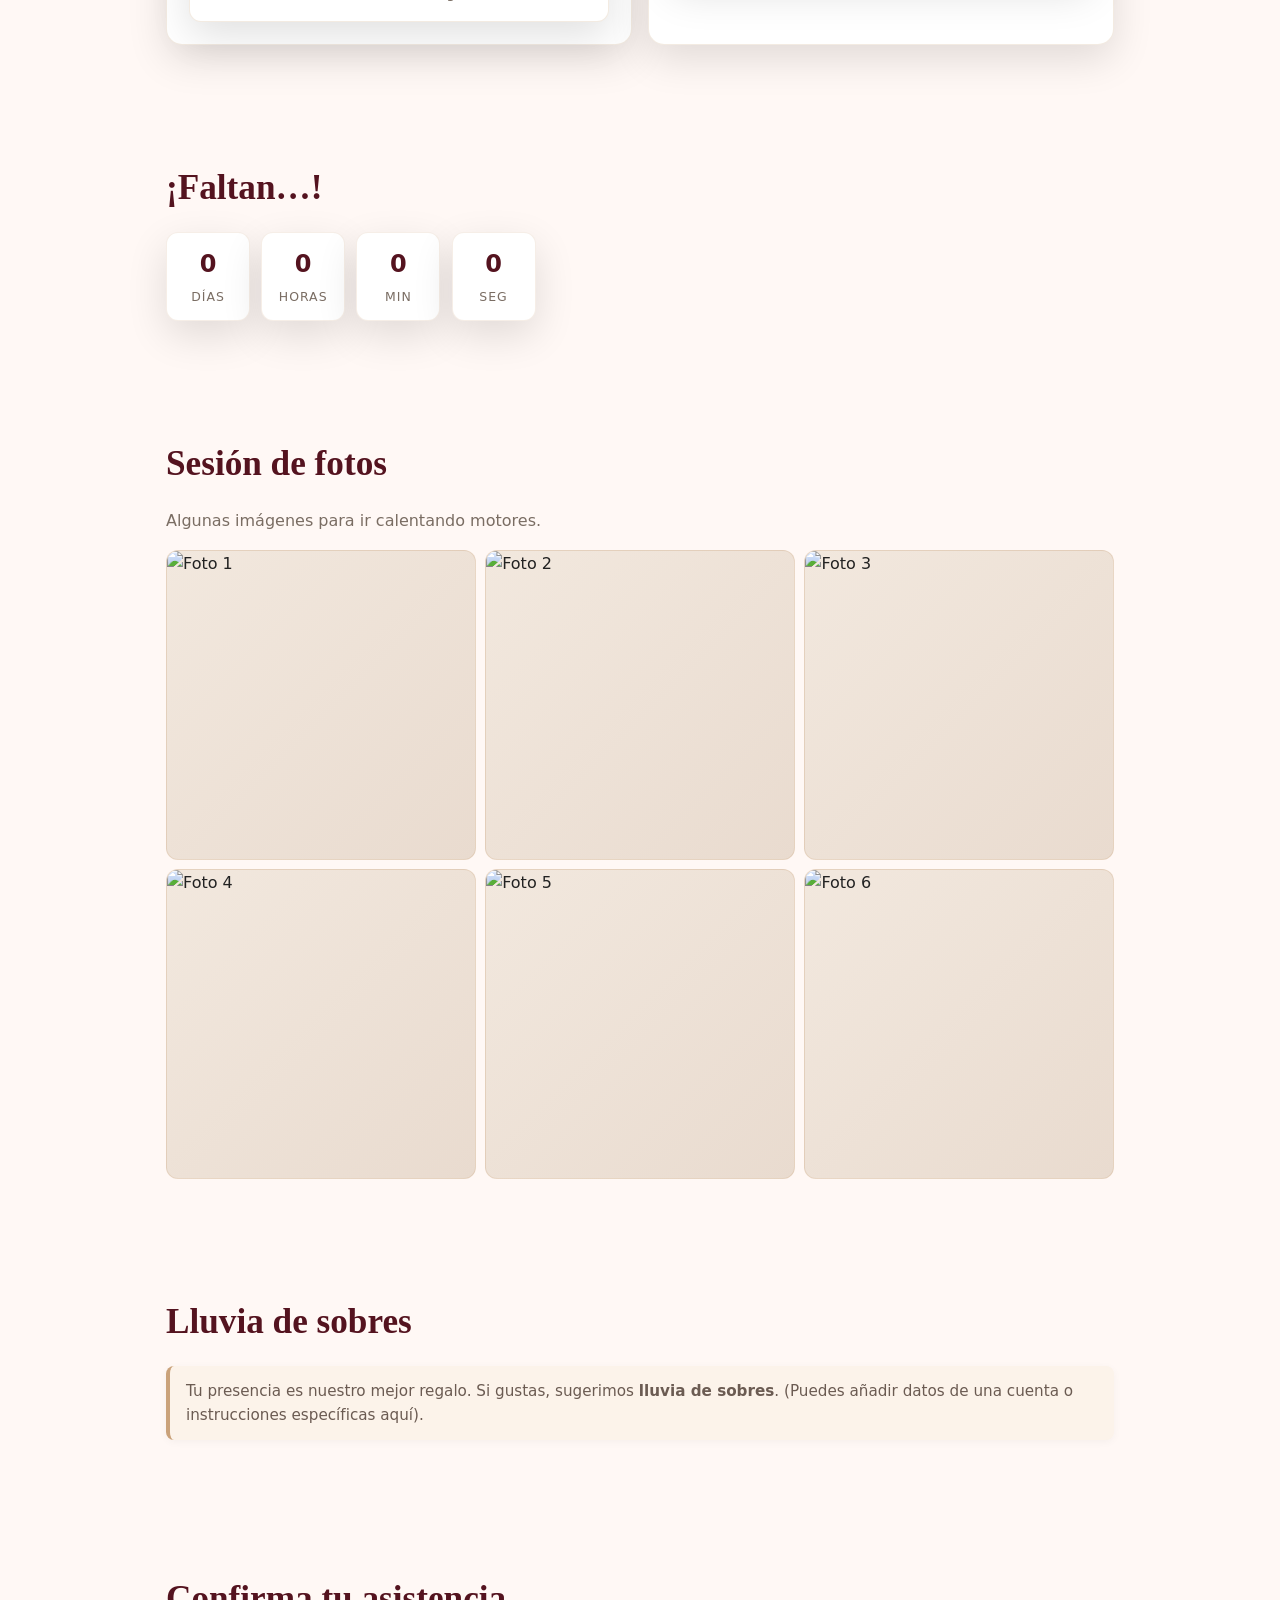
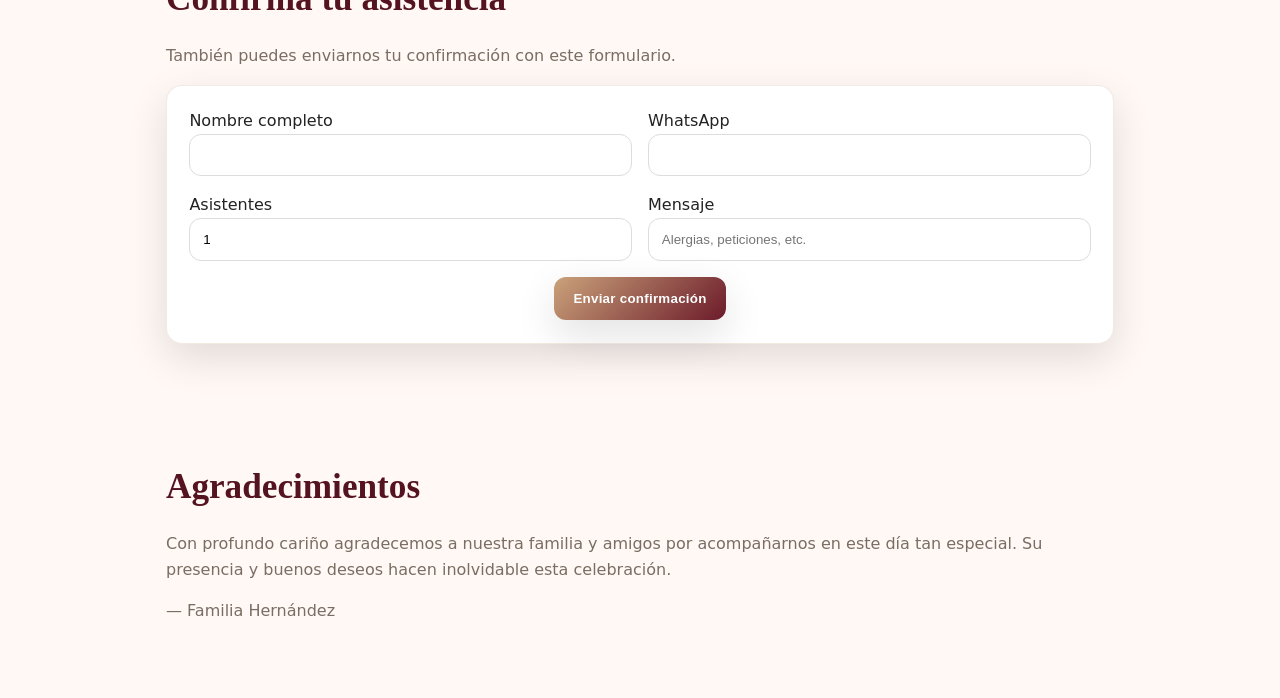
==== commit db3607b4: "Update index2.html" ====
--- a/index2.html
+++ b/index2.html
@@ -1,4 +1,3 @@
-
 <!DOCTYPE html>
 <html lang="es">
 <head>
@@ -17,6 +16,10 @@
     }
     *{box-sizing:border-box}
     html{scroll-behavior:smooth}
+    /* Ocultar barra de scroll (sin bloquear el desplazamiento) */
+    html.no-scrollbar { scrollbar-width: none; }
+    html.no-scrollbar::-webkit-scrollbar { width: 0; height: 0; }
+
     @media (prefers-reduced-motion: reduce){
       html{scroll-behavior:auto}
       *{animation-duration:.001ms!important;animation-iteration-count:1!important;transition-duration:.001ms!important}
@@ -27,8 +30,10 @@
 
     /* ===== HERO ===== */
     .hero{
-      position:relative; min-height:100svh; display:grid; place-items:center; overflow:hidden;
-      padding:clamp(1rem,3vw,2rem);
+      position:relative;
+      min-height:100vh;           /* full-screen */
+      display:grid; place-items:center;
+      overflow:hidden; padding:0; /* sin padding para que el sobre gane altura */
       background:
         radial-gradient(60% 60% at 50% 0%, rgba(255,255,255,.9) 0 40%, rgba(255,255,255,0) 70%),
         linear-gradient(135deg, #fdf5ef 0%, #f8ece3 40%, #f4e5db 100%);
@@ -39,8 +44,12 @@
       opacity:.16; filter:grayscale(8%) saturate(105%); transform:scale(1.05);
     }
 
-    /* ===== SOBRE ===== */
-    .envelope{position:relative;z-index:1;width:min(640px,calc(100% - 2rem));aspect-ratio:3/2;perspective:1200px;will-change:transform}
+    /* ===== SOBRE (full-screen) ===== */
+    .envelope{
+      position:relative; z-index:1;
+      width:96vw; height:92vh; max-width:1400px; max-height:900px;
+      perspective:1200px; will-change:transform;
+    }
     .envelope__body{position:relative;width:100%;height:100%}
     .paper{position:absolute;inset:0;border-radius:12px;background:linear-gradient(180deg,#fff,#f6efe7);box-shadow:var(--shadow);outline:2px solid rgba(202,162,122,.15)}
     .flap{
@@ -49,7 +58,7 @@
       transition:transform 1s cubic-bezier(.2,.8,.2,1);
       background:linear-gradient(180deg,#f0e3d6 0%,#e7d4c0 55%,#e3c8af 100%);
       border-bottom:6px solid var(--vino);
-      /* Compatibilidad iOS: polygon en lugar de path() */
+      /* Compat iOS */
       clip-path: polygon(0% 0%, 100% 0%, 100% 80%, 82% 86%, 50% 90%, 18% 86%, 0% 80%);
       box-shadow:0 10px 16px rgba(0,0,0,.08) inset;
       will-change:transform;
@@ -80,7 +89,7 @@
     .card__subtitle{color:#6a5b52;font-size:clamp(.95rem,2.4vw,1.1rem)}
     .card__guest{margin-top:.6rem;color:var(--vino-deep);font-weight:700}
 
-    /* Estado abierto */
+    /* Estados */
     .envelope.open .flap{transform:rotateX(-142deg);box-shadow:0 24px 24px rgba(0,0,0,.10)}
     .envelope.open .card{transform:translateY(-22%)}
 
@@ -172,7 +181,7 @@
             <p class="card__subtitle">Sábado 27 de junio, 2026 · 5:30 PM (Misa) · 7:00 PM (Recepción)</p>
             <p id="guestLine" class="card__guest">Invitado especial</p>
             <p style="margin-top:1rem">
-              <a href="#detalles" class="btn">Ver detalles →</a>
+              <a href="#detalles" class="btn-outline">Ver detalles →</a>
             </p>
           </div>
         </div>
@@ -191,7 +200,7 @@
         <p class="kv"><strong>Parroquia Santa María</strong></p>
         <p class="muted">5:30 PM · Av. Hidalgo 123, Coyoacán, CDMX</p>
         <p class="center" style="margin-top:.6rem">
-          <a class="btn-outline" target="_blank" href="https://maps.google.com/?q=Parroquia%20Santa%20Mar%C3%ADa%20Av%20Hidalgo%20123">Abrir en Google Maps</a>
+          <a class="btn-outline" target="_blank" rel="noopener" href="https://maps.google.com/?q=Parroquia%20Santa%20Mar%C3%ADa%20Av%20Hidalgo%20123">Abrir en Google Maps</a>
         </p>
       </div>
       <div class="card2">
@@ -199,7 +208,7 @@
         <p class="kv"><strong>Salón Arcadia</strong></p>
         <p class="muted">7:00 PM · Calz. del Bosque 456, Coyoacán, CDMX</p>
         <p class="center" style="margin-top:.6rem">
-          <a class="btn-outline" target="_blank" href="https://maps.google.com/?q=Sal%C3%B3n%20Arcadia%20Calzada%20del%20Bosque%20456">Abrir en Google Maps</a>
+          <a class="btn-outline" target="_blank" rel="noopener" href="https://maps.google.com/?q=Sal%C3%B3n%20Arcadia%20Calzada%20del%20Bosque%20456">Abrir en Google Maps</a>
         </p>
       </div>
     </div>
@@ -220,7 +229,7 @@
         <p class="lead" id="waText" style="margin:.6rem 0 1rem">
           Confirma tu asistencia por WhatsApp (mensaje pre‑llenado).
         </p>
-        <p><a id="waBtn" class="btn" target="_blank" href="#">Confirmar por WhatsApp</a></p>
+        <p><a id="waBtn" class="btn" href="#" target="_blank" rel="noopener">Confirmar por WhatsApp</a></p>
 
         <div style="margin-top:1rem" class="stat">
           <span>Confirmaciones registradas:</span> <b id="confirmCount">0</b>
@@ -246,13 +255,13 @@
     <p class="lead">Algunas imágenes para ir calentando motores.</p>
 
     <div class="gallery" id="gallery">
-      <!-- Deja estas 6 si ya tienes imágenes. Si no, bórralas: no rompen -->
-      <div class="thumb" data-src="assets/gallery/1.jpg"><img alt="" src="assets/gallery/1.jpg"></div>
-      <div class="thumb" data-src="assets/gallery/2.jpg"><img alt="" src="assets/gallery/2.jpg"></div>
-      <div class="thumb" data-src="assets/gallery/3.jpg"><img alt="" src="assets/gallery/3.jpg"></div>
-      <div class="thumb" data-src="assets/gallery/4.jpg"><img alt="" src="assets/gallery/4.jpg"></div>
-      <div class="thumb" data-src="assets/gallery/5.jpg"><img alt="" src="assets/gallery/5.jpg"></div>
-      <div class="thumb" data-src="assets/gallery/6.jpg"><img alt="" src="assets/gallery/6.jpg"></div>
+      <!-- Si no existen, no rompe; súbelas cuando gustes -->
+      <div class="thumb" data-src="assets/gallery/1.jpg"><img src="assets/gallery/1.jpg" alt="Foto 1" loading="lazy"></div>
+      <div class="thumb" data-src="assets/gallery/2.jpg"><img src="assets/gallery/2.jpg" alt="Foto 2" loading="lazy"></div>
+      <div class="thumb" data-src="assets/gallery/3.jpg"><img src="assets/gallery/3.jpg" alt="Foto 3" loading="lazy"></div>
+      <div class="thumb" data-src="assets/gallery/4.jpg"><img src="assets/gallery/4.jpg" alt="Foto 4" loading="lazy"></div>
+      <div class="thumb" data-src="assets/gallery/5.jpg"><img src="assets/gallery/5.jpg" alt="Foto 5" loading="lazy"></div>
+      <div class="thumb" data-src="assets/gallery/6.jpg"><img src="assets/gallery/6.jpg" alt="Foto 6" loading="lazy"></div>
     </div>
 
     <!-- Lightbox overlay -->
@@ -363,19 +372,22 @@
 })(window);
   </script>
 
-  <!-- ===== Lógica principal: versionador, DEV footer, móvil, Sheets, invitados ===== -->
+  <!-- ===== Lógica principal ===== -->
   <script>
     /* ===== Versionador de assets ===== */
-    const ASSETS_VERSION = '2026-02-11-05';  // ⬅️ súbelo en cada release
+    const ASSETS_VERSION = '2026-02-11-06';  // súbelo en cada release
     const v = (p) => `${p}${p.includes('?') ? '&' : '?'}v=${ASSETS_VERSION}`;
 
-    /* ===== Bandera para mostrar/ocultar el footer de DEV ===== */
-    const SHOW_DEV_FOOTER = true; // ⬅️ ponlo en false cuando salgas a prod
-
-    /* ===== Config de API (Google Apps Script) ===== */
+    /* ===== Footer DEV ===== */
+    const SHOW_DEV_FOOTER = true; // ponlo en false al salir a prod
+
+    /* ===== API/WA ===== */
     const RSVP_API  = 'https://script.google.com/macros/s/AKfycbx1a_S5LBTuIQoIkt6H9lGAyO_GP1gbtKGEkpwYnsoze6xrKb-HPHvnGIqKGjHfOhxeqw/exec';
     const API_TOKEN = 'xv_ariadna_2026_seguridad_9832';
     const WA_PHONE  = '525625408998';
+
+    /* ===== Ocultar barra de scroll (sin bloquear) ===== */
+    document.documentElement.classList.add('no-scrollbar');
 
     /* ===== Helper: fetch con timeout ===== */
     async function fetchWithTimeout(url, ms = 8000, options = {}){
@@ -387,7 +399,8 @@
       } finally { clearTimeout(t); }
     }
 
-    /* ===== Elementos que usaremos varias veces ===== */
+    /* ===== Referencias ===== */
+    const heroEl     = document.querySelector('.hero');
     const heroBg     = document.querySelector('.hero__bg');
     const env        = document.getElementById('envelope');
     const audio      = document.getElementById('bgm');
@@ -405,33 +418,56 @@
     const appVersion = document.getElementById('appVersion');
     const buildTime  = document.getElementById('buildTime');
 
-    /* ===== Pintar recursos con versión (hero + audio) ===== */
+    /* Pintar assets con versión */
     if (heroBg) heroBg.style.backgroundImage = `url('${v('assets/hero.jpg')}')`;
     if (audio)  audio.src = v('assets/music.mp3');
 
-    /* ===== Footer DEV: poblar cuando el DOM ya existe ===== */
+    /* Footer DEV cuando DOM listo */
     window.addEventListener('DOMContentLoaded', () => {
-      try{
-        if (!SHOW_DEV_FOOTER) return;
-        if (appVersion) appVersion.textContent = ASSETS_VERSION;
-        if (buildTime)  buildTime.textContent  = new Intl.DateTimeFormat('es-MX',{dateStyle:'medium',timeStyle:'short'}).format(new Date());
-        if (devFooter)  devFooter.hidden = false;
-      }catch{}
+      if (!SHOW_DEV_FOOTER) return;
+      if (appVersion) appVersion.textContent = ASSETS_VERSION;
+      if (buildTime)  buildTime.textContent  = new Intl.DateTimeFormat('es-MX',{dateStyle:'medium',timeStyle:'short'}).format(new Date());
+      if (devFooter)  devFooter.hidden = false;
     });
 
-    /* ===== Sobre: auto + por scroll ===== */
-    function openByScroll(){
-      const rect = env.getBoundingClientRect();
-      const vh = window.innerHeight || 0;
-      if (rect.bottom < vh * 0.72) {
-        env.classList.add('open');
-        window.removeEventListener('scroll', openByScroll);
+    /* ===== Abrir/cerrar sobre según dirección de scroll (en hero) ===== */
+    let inHero = true;   // hero visible
+    let lastY  = window.scrollY;
+    let touchStartY = null;
+
+    const io = new IntersectionObserver(([entry]) => {
+      inHero = entry.isIntersecting;
+    }, { root: null, threshold: 0.18 });
+    if (heroEl) io.observe(heroEl);
+
+    function handleDirection(newY){
+      const dy = newY - lastY;
+      lastY = newY;
+      if (!inHero) return;
+      if (Math.abs(dy) < 4) return;
+      if (dy > 0) env?.classList.add('open');    // bajando → abrir
+      else        env?.classList.remove('open'); // subiendo → cerrar
+    }
+    window.addEventListener('scroll', () => handleDirection(window.scrollY), { passive:true });
+
+    // Soporte gestos touch
+    window.addEventListener('touchstart', (e) => {
+      touchStartY = e.touches?.[0]?.clientY ?? null;
+    }, { passive:true });
+
+    window.addEventListener('touchmove', (e) => {
+      if (touchStartY == null) return;
+      const currentY = e.touches?.[0]?.clientY ?? touchStartY;
+      const dy = touchStartY - currentY;  // >0 bajando
+      if (Math.abs(dy) > 6 && inHero){
+        if (dy > 0) env?.classList.add('open');
+        else        env?.classList.remove('open');
       }
-    }
-    window.addEventListener('scroll', openByScroll, { passive:true });
+    }, { passive:true });
+
+    /* Auto‑open estable */
     window.addEventListener('load', () => {
-      setTimeout(()=>env.classList.add('open'), 1600); // más estable en móviles
-      openByScroll();
+      setTimeout(()=>env?.classList.add('open'), 1600);
     });
 
     /* ===== Countdown ===== */
@@ -442,8 +478,8 @@
       const now = Date.now();
       let diff = Math.max(0, EVENT_DATE - now);
       const days = Math.floor(diff / 86400000); diff -= days*86400000;
-      const hrs  = Math.floor(diff / 3600000); diff -= hrs*3600000;
-      const min  = Math.floor(diff / 60000);   diff -= min*60000;
+      const hrs  = Math.floor(diff / 3600000);  diff -= hrs*3600000;
+      const min  = Math.floor(diff / 60000);    diff -= min*60000;
       const sec  = Math.floor(diff / 1000);
       if (dEl) dEl.textContent = days;
       if (hEl) hEl.textContent = hrs;
@@ -452,7 +488,7 @@
     }
     tick(); setInterval(tick, 1000);
 
-    /* ===== Audio mobile‑safe (autoplay muted; desmute sólo por gesto) ===== */
+    /* ===== Audio mobile‑safe ===== */
     function hideAudioBar(){ if(bar) bar.style.display = 'none'; }
     function setUI(playing){
       if (!bar || !btn) return;
@@ -460,13 +496,8 @@
       else         { bar.classList.add('paused');  btn.textContent='Play';  }
     }
     window.addEventListener('load', async () => {
-      try{
-        if (audio) {
-          audio.muted = true;
-          await audio.play();  // permitido en móvil (muted)
-          setUI(false);
-        }
-      }catch{ setUI(false); }
+      try { if (audio){ audio.muted = true; await audio.play(); setUI(false); } }
+      catch { setUI(false); }
     }, { once:true });
     btn?.addEventListener('click', async () => {
       if (!audio) return;
@@ -477,7 +508,7 @@
     }, { passive:true });
     audio?.addEventListener('error', hideAudioBar, { once:true });
 
-    /* ===== Personalización por idInvitado + guests.json ===== */
+    /* ===== Personalización por idInvitado (guests.json) ===== */
     const params = new URLSearchParams(location.search);
     const idInv = params.get('idInvitado') || '';
     function buildWAText(guest){
@@ -527,7 +558,7 @@
     }
     loadGuests();
 
-    /* ===== API helper (Apps Script) – POST text/plain para evitar preflight ===== */
+    /* ===== Sheets (contador global) ===== */
     async function rsvpApi(body) {
       let res;
       try{
@@ -539,22 +570,18 @@
       }catch{ return { ok:false }; }
       try { return await res.json(); } catch { return { ok:false }; }
     }
-
-    /* ===== Contador global ===== */
     async function loadGlobalCount() {
       const r = await rsvpApi({ action: 'count' });
       if (r?.ok && typeof r.total === 'number' && countEl) countEl.textContent = r.total;
     }
     loadGlobalCount();
 
-    /* ===== RSVP ===== */
     function submitRSVP(e){
       e.preventDefault();
       const name   = (nameInput && nameInput.value) || '';
       const phone  = (document.querySelector('input[name="phone"]') || {}).value || '';
       const boletos= Number((guestsInput && guestsInput.value) || 0);
       const note   = (document.querySelector('input[name="note"]') || {}).value || '';
-
       rsvpApi({
         action: 'confirm',
         payload: { idInvitado: idInv || '', nombre: name, boletos, phone, note, source: 'github-pages' }
@@ -600,17 +627,17 @@
     function next(){ openLB((idx+1)%thumbs.length); }
 
     thumbs.forEach((t,i)=>{
-      // versionar thumbnails
       const img = t.querySelector('img');
       if (img && img.getAttribute('src')) img.setAttribute('src', v(img.getAttribute('src')));
-      if (t.dataset && t.dataset.src) t.dataset.src = v(t.dataset.src);
+      if (t.dataset && t.dataset.src)     t.dataset.src = v(t.dataset.src);
       t.addEventListener('click',()=>openLB(i), { passive:true });
     });
     lbClose?.addEventListener('click', closeLB, { passive:true });
     lbPrev?.addEventListener('click', prev, { passive:true });
     lbNext?.addEventListener('click', next, { passive:true });
     lb?.addEventListener('click', (e)=>{ if (e.target===lb) closeLB(); }, { passive:true });
-
+    window.addEventListener('keydown', (e)=>{ if (!lb.classList.contains('open')) return;
+      if (e.key==='Escape') closeLB(); if (e.key==='ArrowLeft') prev(); if (e.key==='ArrowRight') next(); });
   </script>
 </body>
 </html>
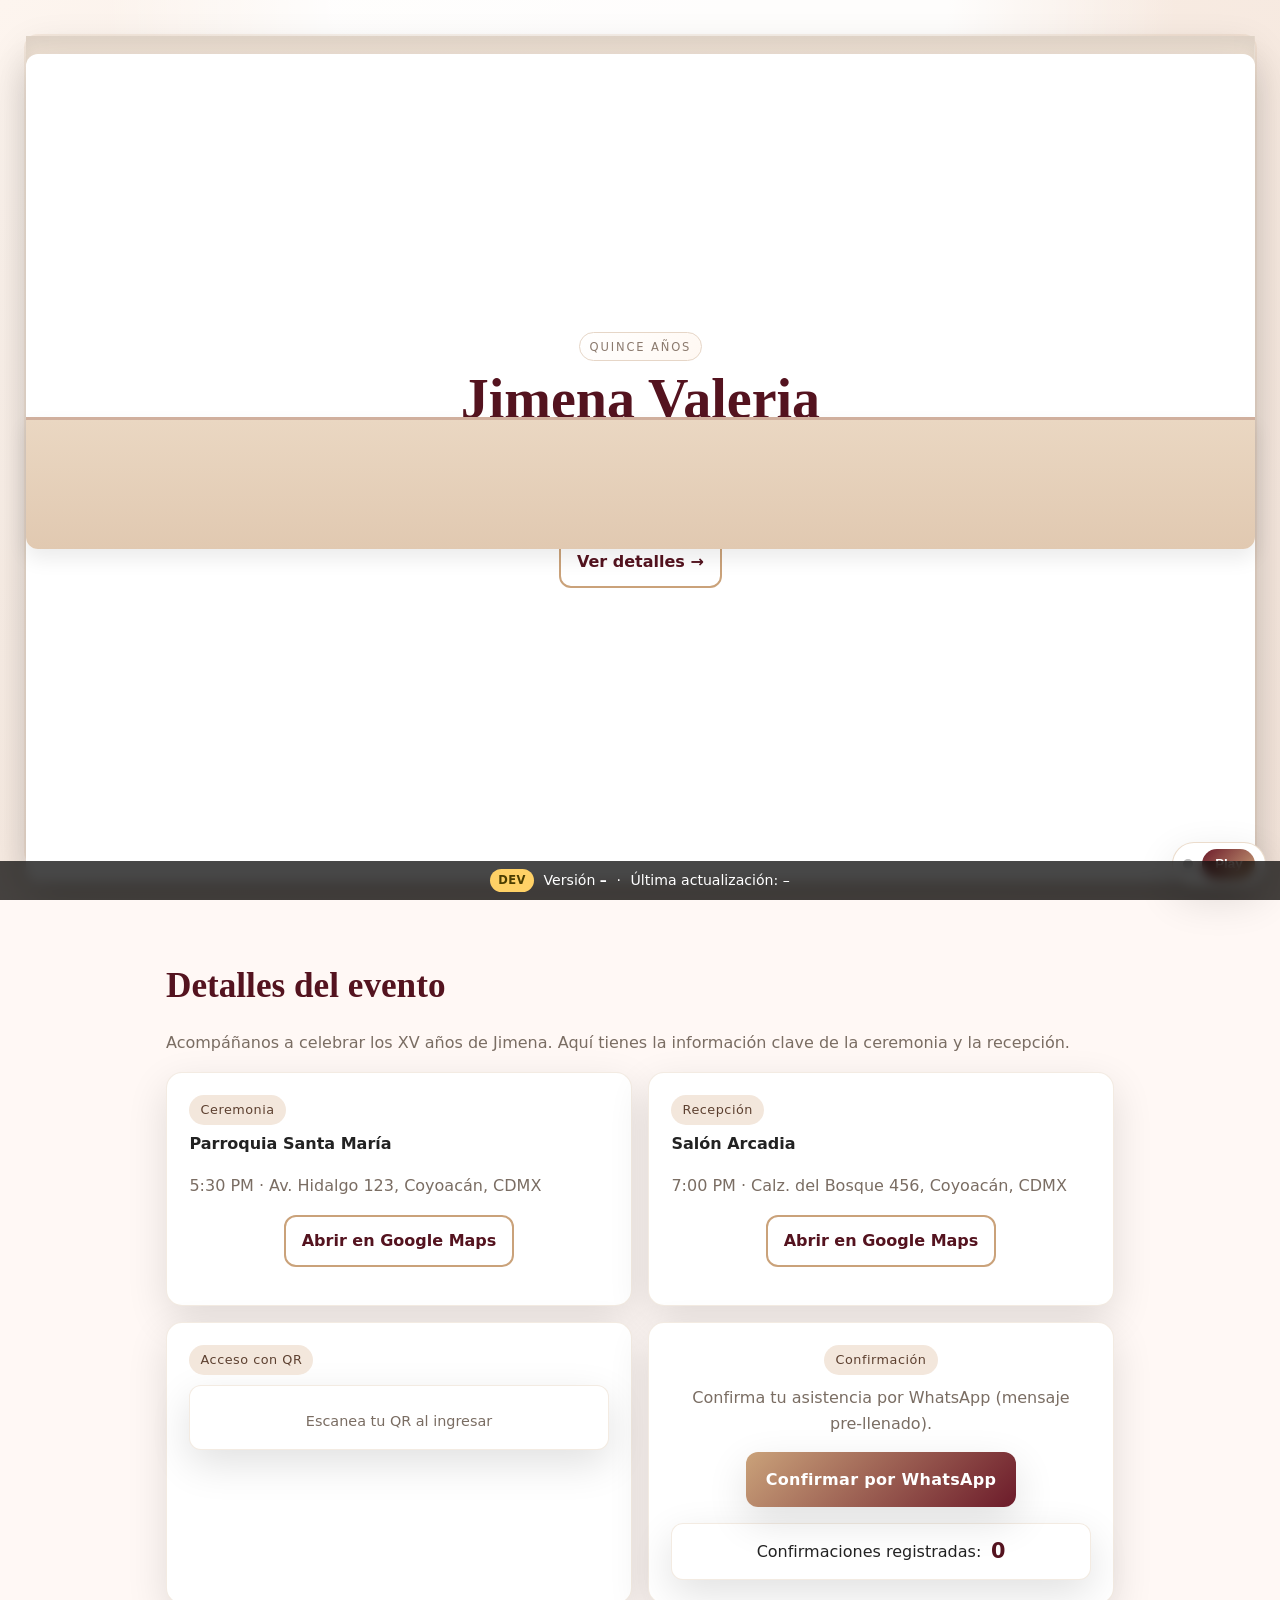
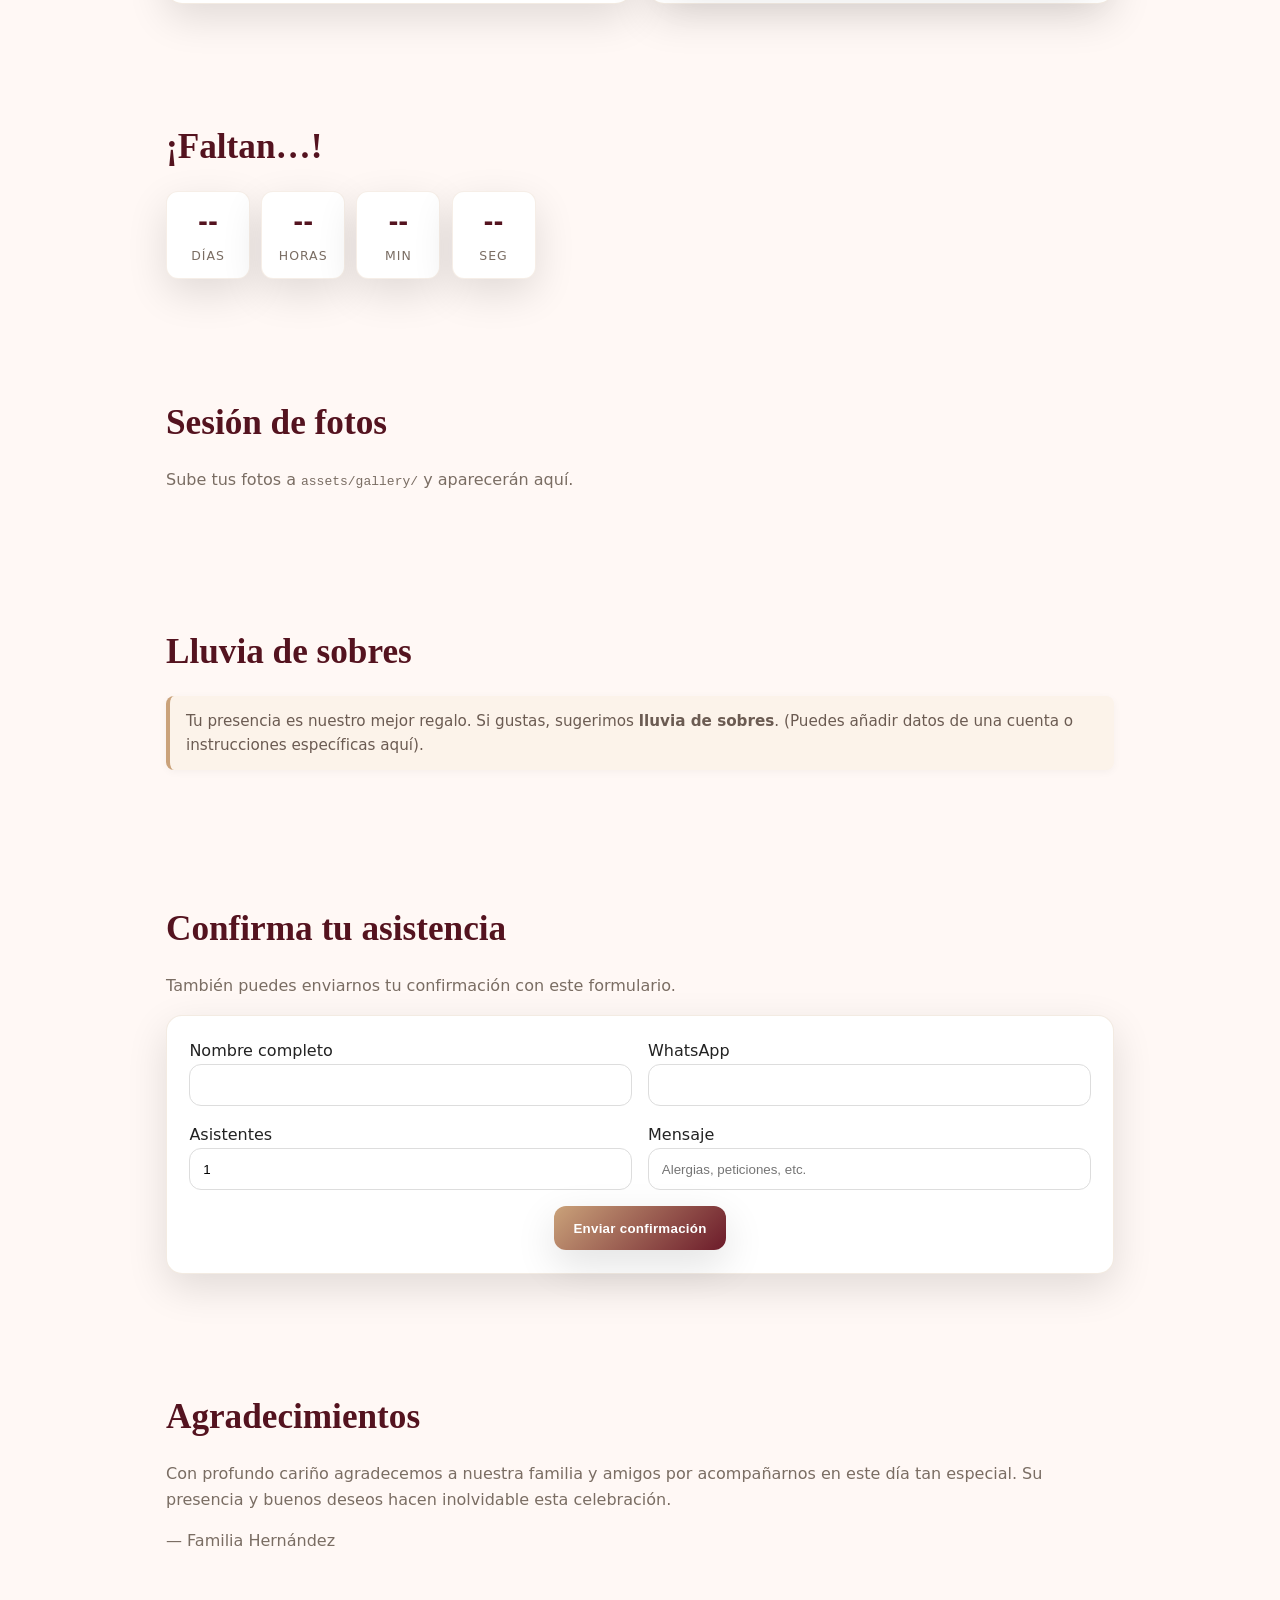
==== commit a1280f59: "Update index2.html" ====
--- a/index2.html
+++ b/index2.html
@@ -16,9 +16,9 @@
     }
     *{box-sizing:border-box}
     html{scroll-behavior:smooth}
-    /* Ocultar barra de scroll (sin bloquear el desplazamiento) */
+    /* Ocultar barra de scroll (sin bloquear desplazamiento) */
     html.no-scrollbar { scrollbar-width: none; }
-    html.no-scrollbar::-webkit-scrollbar { width: 0; height: 0; }
+    html.no-scrollbar::-webkit-scrollbar { width:0; height:0; }
 
     @media (prefers-reduced-motion: reduce){
       html{scroll-behavior:auto}
@@ -31,9 +31,9 @@
     /* ===== HERO ===== */
     .hero{
       position:relative;
-      min-height:100vh;           /* full-screen */
+      min-height:100vh; /* full-screen */
       display:grid; place-items:center;
-      overflow:hidden; padding:0; /* sin padding para que el sobre gane altura */
+      overflow:hidden; padding:0;
       background:
         radial-gradient(60% 60% at 50% 0%, rgba(255,255,255,.9) 0 40%, rgba(255,255,255,0) 70%),
         linear-gradient(135deg, #fdf5ef 0%, #f8ece3 40%, #f4e5db 100%);
@@ -128,7 +128,7 @@
     .qr-box{display:grid;place-items:center;padding:1rem;background:#fff;border:1px solid rgba(202,162,122,.22);border-radius:12px;box-shadow:var(--shadow)}
     .qr-name{margin-top:.5rem;color:var(--muted);font-size:.9rem}
 
-    /* Galería */
+    /* Galería – vacía (sin placeholders inválidos) */
     .gallery{display:grid;gap:.6rem;grid-template-columns:repeat(2,1fr)}
     @media (min-width:768px){ .gallery{grid-template-columns:repeat(3,1fr)} }
     .thumb{position:relative;aspect-ratio:1/1;border-radius:12px;overflow:hidden;background:linear-gradient(135deg,#f2e8de,#e9dbcf);cursor:pointer;border:1px solid rgba(202,162,122,.25)}
@@ -181,7 +181,7 @@
             <p class="card__subtitle">Sábado 27 de junio, 2026 · 5:30 PM (Misa) · 7:00 PM (Recepción)</p>
             <p id="guestLine" class="card__guest">Invitado especial</p>
             <p style="margin-top:1rem">
-              <a href="#detalles" class="btn-outline">Ver detalles →</a>
+              <a class="btn-outline" href="#detalles">Ver detalles →</a>
             </p>
           </div>
         </div>
@@ -200,7 +200,7 @@
         <p class="kv"><strong>Parroquia Santa María</strong></p>
         <p class="muted">5:30 PM · Av. Hidalgo 123, Coyoacán, CDMX</p>
         <p class="center" style="margin-top:.6rem">
-          <a class="btn-outline" target="_blank" rel="noopener" href="https://maps.google.com/?q=Parroquia%20Santa%20Mar%C3%ADa%20Av%20Hidalgo%20123">Abrir en Google Maps</a>
+          <a class="btn-outline" href="https://maps.google.com/?q=Parroquia%20Santa%20Mar%C3%ADa%20Av%20Hidalgo%20123" target="_blank" rel="noopener">Abrir en Google Maps</a>
         </p>
       </div>
       <div class="card2">
@@ -208,7 +208,7 @@
         <p class="kv"><strong>Salón Arcadia</strong></p>
         <p class="muted">7:00 PM · Calz. del Bosque 456, Coyoacán, CDMX</p>
         <p class="center" style="margin-top:.6rem">
-          <a class="btn-outline" target="_blank" rel="noopener" href="https://maps.google.com/?q=Sal%C3%B3n%20Arcadia%20Calzada%20del%20Bosque%20456">Abrir en Google Maps</a>
+          <a class="btn-outline" href="https://maps.google.com/?q=Sal%C3%B3n%20Arcadia%20Calzada%20del%20Bosque%20456" target="_blank" rel="noopener">Abrir en Google Maps</a>
         </p>
       </div>
     </div>
@@ -252,17 +252,9 @@
   <!-- GALERÍA (LIGHTBOX) -->
   <section class="section" id="galeria">
     <h2>Sesión de fotos</h2>
-    <p class="lead">Algunas imágenes para ir calentando motores.</p>
-
-    <div class="gallery" id="gallery">
-      <!-- Si no existen, no rompe; súbelas cuando gustes -->
-      <div class="thumb" data-src="assets/gallery/1.jpg"><img src="assets/gallery/1.jpg" alt="Foto 1" loading="lazy"></div>
-      <div class="thumb" data-src="assets/gallery/2.jpg"><img src="assets/gallery/2.jpg" alt="Foto 2" loading="lazy"></div>
-      <div class="thumb" data-src="assets/gallery/3.jpg"><img src="assets/gallery/3.jpg" alt="Foto 3" loading="lazy"></div>
-      <div class="thumb" data-src="assets/gallery/4.jpg"><img src="assets/gallery/4.jpg" alt="Foto 4" loading="lazy"></div>
-      <div class="thumb" data-src="assets/gallery/5.jpg"><img src="assets/gallery/5.jpg" alt="Foto 5" loading="lazy"></div>
-      <div class="thumb" data-src="assets/gallery/6.jpg"><img src="assets/gallery/6.jpg" alt="Foto 6" loading="lazy"></div>
-    </div>
+    <p class="lead">Sube tus fotos a <code>assets/gallery/</code> y aparecerán aquí.</p>
+
+    <div class="gallery" id="gallery"><!-- vacío mientras no haya imágenes --></div>
 
     <!-- Lightbox overlay -->
     <div class="lightbox" id="lightbox" aria-hidden="true">
@@ -375,7 +367,7 @@
   <!-- ===== Lógica principal ===== -->
   <script>
     /* ===== Versionador de assets ===== */
-    const ASSETS_VERSION = '2026-02-11-06';  // súbelo en cada release
+    const ASSETS_VERSION = '2026-02-11-07';  // súbelo en cada release
     const v = (p) => `${p}${p.includes('?') ? '&' : '?'}v=${ASSETS_VERSION}`;
 
     /* ===== Footer DEV ===== */
@@ -393,10 +385,8 @@
     async function fetchWithTimeout(url, ms = 8000, options = {}){
       const controller = new AbortController();
       const t = setTimeout(()=>controller.abort(), ms);
-      try{
-        const res = await fetch(url, { ...options, signal: controller.signal });
-        return res;
-      } finally { clearTimeout(t); }
+      try{ return await fetch(url, { ...options, signal: controller.signal }); }
+      finally{ clearTimeout(t); }
     }
 
     /* ===== Referencias ===== */
@@ -418,11 +408,16 @@
     const appVersion = document.getElementById('appVersion');
     const buildTime  = document.getElementById('buildTime');
 
-    /* Pintar assets con versión */
-    if (heroBg) heroBg.style.backgroundImage = `url('${v('assets/hero.jpg')}')`;
-    if (audio)  audio.src = v('assets/music.mp3');
-
-    /* Footer DEV cuando DOM listo */
+    /* ===== HERO IMG segura (solo si existe) ===== */
+    (function setHeroImageSafely(){
+      const url = v('assets/hero.jpg');
+      const img = new Image();
+      img.onload  = () => { if (heroBg) heroBg.style.backgroundImage = `url('${url}')`; };
+      img.onerror = () => { /* sin imagen: se queda el degradado */ };
+      img.src = url;
+    })();
+
+    /* ===== Footer DEV cuando DOM listo ===== */
     window.addEventListener('DOMContentLoaded', () => {
       if (!SHOW_DEV_FOOTER) return;
       if (appVersion) appVersion.textContent = ASSETS_VERSION;
@@ -430,45 +425,29 @@
       if (devFooter)  devFooter.hidden = false;
     });
 
-    /* ===== Abrir/cerrar sobre según dirección de scroll (en hero) ===== */
-    let inHero = true;   // hero visible
-    let lastY  = window.scrollY;
-    let touchStartY = null;
-
-    const io = new IntersectionObserver(([entry]) => {
-      inHero = entry.isIntersecting;
-    }, { root: null, threshold: 0.18 });
+    /* ===== Abrir/cerrar sobre según dirección de scroll (solo en hero) ===== */
+    let inHero = true, lastY = window.scrollY, touchStartY = null;
+
+    const io = new IntersectionObserver(([entry]) => { inHero = entry.isIntersecting; }, { threshold: 0.18 });
     if (heroEl) io.observe(heroEl);
 
     function handleDirection(newY){
       const dy = newY - lastY;
       lastY = newY;
-      if (!inHero) return;
-      if (Math.abs(dy) < 4) return;
+      if (!inHero || Math.abs(dy) < 4) return;
       if (dy > 0) env?.classList.add('open');    // bajando → abrir
       else        env?.classList.remove('open'); // subiendo → cerrar
     }
     window.addEventListener('scroll', () => handleDirection(window.scrollY), { passive:true });
 
-    // Soporte gestos touch
-    window.addEventListener('touchstart', (e) => {
-      touchStartY = e.touches?.[0]?.clientY ?? null;
+    window.addEventListener('touchstart', (e) => { touchStartY = e.touches?.[0]?.clientY ?? null; }, { passive:true });
+    window.addEventListener('touchmove',  (e) => {
+      if (touchStartY == null || !inHero) return;
+      const dy = touchStartY - (e.touches?.[0]?.clientY ?? touchStartY);
+      if (Math.abs(dy) > 6) (dy > 0 ? env?.classList.add('open') : env?.classList.remove('open'));
     }, { passive:true });
 
-    window.addEventListener('touchmove', (e) => {
-      if (touchStartY == null) return;
-      const currentY = e.touches?.[0]?.clientY ?? touchStartY;
-      const dy = touchStartY - currentY;  // >0 bajando
-      if (Math.abs(dy) > 6 && inHero){
-        if (dy > 0) env?.classList.add('open');
-        else        env?.classList.remove('open');
-      }
-    }, { passive:true });
-
-    /* Auto‑open estable */
-    window.addEventListener('load', () => {
-      setTimeout(()=>env?.classList.add('open'), 1600);
-    });
+    window.addEventListener('load', () => { setTimeout(()=>env?.classList.add('open'), 1600); });
 
     /* ===== Countdown ===== */
     const EVENT_DATE = new Date("2026-06-27T19:00:00-06:00").getTime();
@@ -481,36 +460,38 @@
       const hrs  = Math.floor(diff / 3600000);  diff -= hrs*3600000;
       const min  = Math.floor(diff / 60000);    diff -= min*60000;
       const sec  = Math.floor(diff / 1000);
-      if (dEl) dEl.textContent = days;
-      if (hEl) hEl.textContent = hrs;
-      if (mEl) mEl.textContent = min;
-      if (sEl) sEl.textContent = sec;
+      if (dEl) dEl.textContent = days; if (hEl) hEl.textContent = hrs;
+      if (mEl) mEl.textContent = min;  if (sEl) sEl.textContent = sec;
     }
     tick(); setInterval(tick, 1000);
 
-    /* ===== Audio mobile‑safe ===== */
+    /* ===== Audio mobile‑safe (solo si existe el MP3) ===== */
     function hideAudioBar(){ if(bar) bar.style.display = 'none'; }
-    function setUI(playing){
-      if (!bar || !btn) return;
-      if (playing){ bar.classList.remove('paused'); btn.textContent='Pause'; }
-      else         { bar.classList.add('paused');  btn.textContent='Play';  }
-    }
-    window.addEventListener('load', async () => {
-      try { if (audio){ audio.muted = true; await audio.play(); setUI(false); } }
-      catch { setUI(false); }
-    }, { once:true });
-    btn?.addEventListener('click', async () => {
-      if (!audio) return;
-      if (audio.paused){
-        try { audio.muted = false; await audio.play(); setUI(true); }
-        catch { audio.muted = true; await audio.play(); setUI(true); }
-      } else { audio.pause(); setUI(false); }
-    }, { passive:true });
-    audio?.addEventListener('error', hideAudioBar, { once:true });
+    function setUI(playing){ if (!bar || !btn) return; bar.classList.toggle('paused', !playing); btn.textContent = playing ? 'Pause' : 'Play'; }
+
+    (async function setupAudio(){
+      if (!audio){ hideAudioBar(); return; }
+      try{
+        const res = await fetchWithTimeout(v('assets/music.mp3'), 6000, { method:'HEAD' });
+        if (!res.ok) { hideAudioBar(); return; }
+        audio.src = v('assets/music.mp3');
+        window.addEventListener('load', async () => {
+          try { audio.muted = true; await audio.play(); setUI(false); } catch { setUI(false); }
+        }, { once:true });
+        btn?.addEventListener('click', async () => {
+          if (audio.paused){
+            try { audio.muted = false; await audio.play(); setUI(true); }
+            catch { audio.muted = true; await audio.play(); setUI(true); }
+          } else { audio.pause(); setUI(false); }
+        }, { passive:true });
+        audio.addEventListener('error', hideAudioBar, { once:true });
+      }catch{ hideAudioBar(); }
+    })();
 
     /* ===== Personalización por idInvitado (guests.json) ===== */
     const params = new URLSearchParams(location.search);
     const idInv = params.get('idInvitado') || '';
+
     function buildWAText(guest){
       const nombre = guest?.nombre || 'Invitado';
       const mesa   = guest?.mesa   || '—';
@@ -522,122 +503,81 @@
       if (!waBtn || !waText) return;
       const text = buildWAText(guest);
       const wa   = `https://wa.me/${WA_PHONE}?text=${encodeURIComponent(text)}`;
-      waBtn.href = wa;
-      waText.textContent = 'Confirma tu asistencia por WhatsApp (mensaje pre‑llenado).';
+      waBtn.href = wa; waText.textContent = 'Confirma tu asistencia por WhatsApp (mensaje pre‑llenado).';
     }
     function setQR(guest){
       if (!qrDiv || !qrLabel) return;
       const url = location.origin + location.pathname + (guest?.id ? ('?idInvitado='+encodeURIComponent(guest.id)) : '');
       const payload = `ACCESO|XV_JIMENA|${guest?.id||'GEN'}|${url}`;
-      const qr = new MiniQR(5);
-      qr.addData(payload);
-      qr.make();
-      qrDiv.innerHTML = qr.toSVG(4,2);
-      qrLabel.textContent = guest?.nombre ? `QR de: ${guest.nombre}` : 'Escanea tu QR al ingresar';
+      const qr = new MiniQR(5); qr.addData(payload); qr.make();
+      qrDiv.innerHTML = qr.toSVG(4,2); qrLabel.textContent = guest?.nombre ? `QR de: ${guest.nombre}` : 'Escanea tu QR al ingresar';
     }
     function setGuestUI(guest){
       if (guest){
         if (guestLine) guestLine.textContent = `${guest.nombre} • Mesa ${guest.mesa} • ${guest.boletos} boleto(s)`;
         if (nameInput)   nameInput.value   = guest.nombre;
         if (guestsInput) guestsInput.value = guest.boletos;
-      } else {
-        if (guestLine) guestLine.textContent = `Invitado especial`;
-      }
-      setWhatsApp(guest);
-      setQR(guest);
-    }
-    async function loadGuests(){
+      } else { if (guestLine) guestLine.textContent = `Invitado especial`; }
+      setWhatsApp(guest); setQR(guest);
+    }
+    (async function loadGuests(){
       if (!idInv){ setGuestUI(null); return; }
       try{
-        const res = await fetchWithTimeout(v('assets/guests.json'), 8000, { cache: 'no-store' });
+        const res = await fetchWithTimeout(v('assets/guests.json'), 8000, { cache:'no-store' });
         if (!res.ok) throw new Error('no guests.json');
         const data = await res.json();
         const guest = (data?.invitados||[]).find(g => g.id === idInv);
         setGuestUI(guest || null);
       }catch{ setGuestUI(null); }
-    }
-    loadGuests();
+    })();
 
     /* ===== Sheets (contador global) ===== */
     async function rsvpApi(body) {
-      let res;
       try{
-        res = await fetchWithTimeout(RSVP_API, 8000, {
-          method: 'POST',
-          headers: { 'Content-Type': 'text/plain' },
+        const res = await fetchWithTimeout(RSVP_API, 8000, {
+          method: 'POST', headers: { 'Content-Type': 'text/plain' },
           body: JSON.stringify({ token: API_TOKEN, ...body })
         });
+        return await res.json();
       }catch{ return { ok:false }; }
-      try { return await res.json(); } catch { return { ok:false }; }
-    }
-    async function loadGlobalCount() {
-      const r = await rsvpApi({ action: 'count' });
+    }
+    (async function loadGlobalCount(){
+      const r = await rsvpApi({ action:'count' });
       if (r?.ok && typeof r.total === 'number' && countEl) countEl.textContent = r.total;
-    }
-    loadGlobalCount();
-
-    function submitRSVP(e){
+    })();
+
+    document.getElementById('form-rsvp')?.addEventListener('submit', function(e){
       e.preventDefault();
       const name   = (nameInput && nameInput.value) || '';
       const phone  = (document.querySelector('input[name="phone"]') || {}).value || '';
       const boletos= Number((guestsInput && guestsInput.value) || 0);
       const note   = (document.querySelector('input[name="note"]') || {}).value || '';
-      rsvpApi({
-        action: 'confirm',
-        payload: { idInvitado: idInv || '', nombre: name, boletos, phone, note, source: 'github-pages' }
-      }).then(r => {
+      rsvpApi({ action:'confirm', payload:{ idInvitado:idInv||'', nombre:name, boletos, phone, note, source:'github-pages' } })
+      .then(r => {
         if (r?.ok && countEl) countEl.textContent = r.total;
-        const form = document.getElementById('form-rsvp');
-        const ok   = document.getElementById('rsvp-ok');
-        if (form) form.style.display='none';
-        if (ok)   ok.style.display='block';
-      }).catch(() => {
-        const form = document.getElementById('form-rsvp');
-        const ok   = document.getElementById('rsvp-ok');
-        if (form) form.style.display='none';
-        if (ok)   ok.style.display='block';
+        const form = document.getElementById('form-rsvp'); const ok = document.getElementById('rsvp-ok');
+        if (form) form.style.display='none'; if (ok) ok.style.display='block';
+      })
+      .catch(() => {
+        const form = document.getElementById('form-rsvp'); const ok = document.getElementById('rsvp-ok');
+        if (form) form.style.display='none'; if (ok) ok.style.display='block';
       });
       return false;
-    }
-    document.getElementById('form-rsvp')?.addEventListener('submit', submitRSVP);
-
-    /* ===== Lightbox ===== */
+    });
+
+    /* ===== Lightbox (la galería está vacía mientras no subas fotos) ===== */
     const thumbs = Array.from(document.querySelectorAll('.thumb'));
-    const lb = document.getElementById('lightbox');
-    const lbImg = document.getElementById('lbImg');
-    const lbPrev = document.getElementById('lbPrev');
-    const lbNext = document.getElementById('lbNext');
-    const lbClose = document.getElementById('lbClose');
+    const lb = document.getElementById('lightbox'), lbImg = document.getElementById('lbImg');
+    const lbPrev = document.getElementById('lbPrev'), lbNext = document.getElementById('lbNext'), lbClose = document.getElementById('lbClose');
     let idx = 0;
-
-    function openLB(i){
-      idx = i;
-      const src = thumbs[idx]?.dataset?.src;
-      if (!src){ return; }
-      lbImg.src = v(src);
-      lb.classList.add('open');
-      lb.setAttribute('aria-hidden','false');
-    }
-    function closeLB(){
-      lb.classList.remove('open');
-      lb.setAttribute('aria-hidden','true');
-      lbImg.src = '';
-    }
-    function prev(){ openLB((idx-1+thumbs.length)%thumbs.length); }
+    function openLB(i){ idx=i; const src=thumbs[idx]?.dataset?.src; if(!src)return; lbImg.src = v(src); lb.classList.add('open}
     function next(){ openLB((idx+1)%thumbs.length); }
-
-    thumbs.forEach((t,i)=>{
-      const img = t.querySelector('img');
-      if (img && img.getAttribute('src')) img.setAttribute('src', v(img.getAttribute('src')));
-      if (t.dataset && t.dataset.src)     t.dataset.src = v(t.dataset.src);
-      t.addEventListener('click',()=>openLB(i), { passive:true });
-    });
+    thumbs.forEach((t,i)=>{ const img=t.querySelector('img'); if(img&&img.getAttribute('src')) img.setAttribute('src', v(img.getAttribute('src'))); if(t.dataset&&t.dataset.src) t.dataset.src = v(t.dataset.src); t.addEventListener('click',()=>openLB(i), { passive:true }); });
     lbClose?.addEventListener('click', closeLB, { passive:true });
     lbPrev?.addEventListener('click', prev, { passive:true });
     lbNext?.addEventListener('click', next, { passive:true });
     lb?.addEventListener('click', (e)=>{ if (e.target===lb) closeLB(); }, { passive:true });
-    window.addEventListener('keydown', (e)=>{ if (!lb.classList.contains('open')) return;
-      if (e.key==='Escape') closeLB(); if (e.key==='ArrowLeft') prev(); if (e.key==='ArrowRight') next(); });
+    window.addEventListener('keydown', (e)=>{ if (!lb.classList.contains('open')) return; if (e.key==='Escape') closeLB(); if (e.key==='ArrowLeft') prev(); if (e.key==='ArrowRight') next(); });
   </script>
 </body>
 </html>
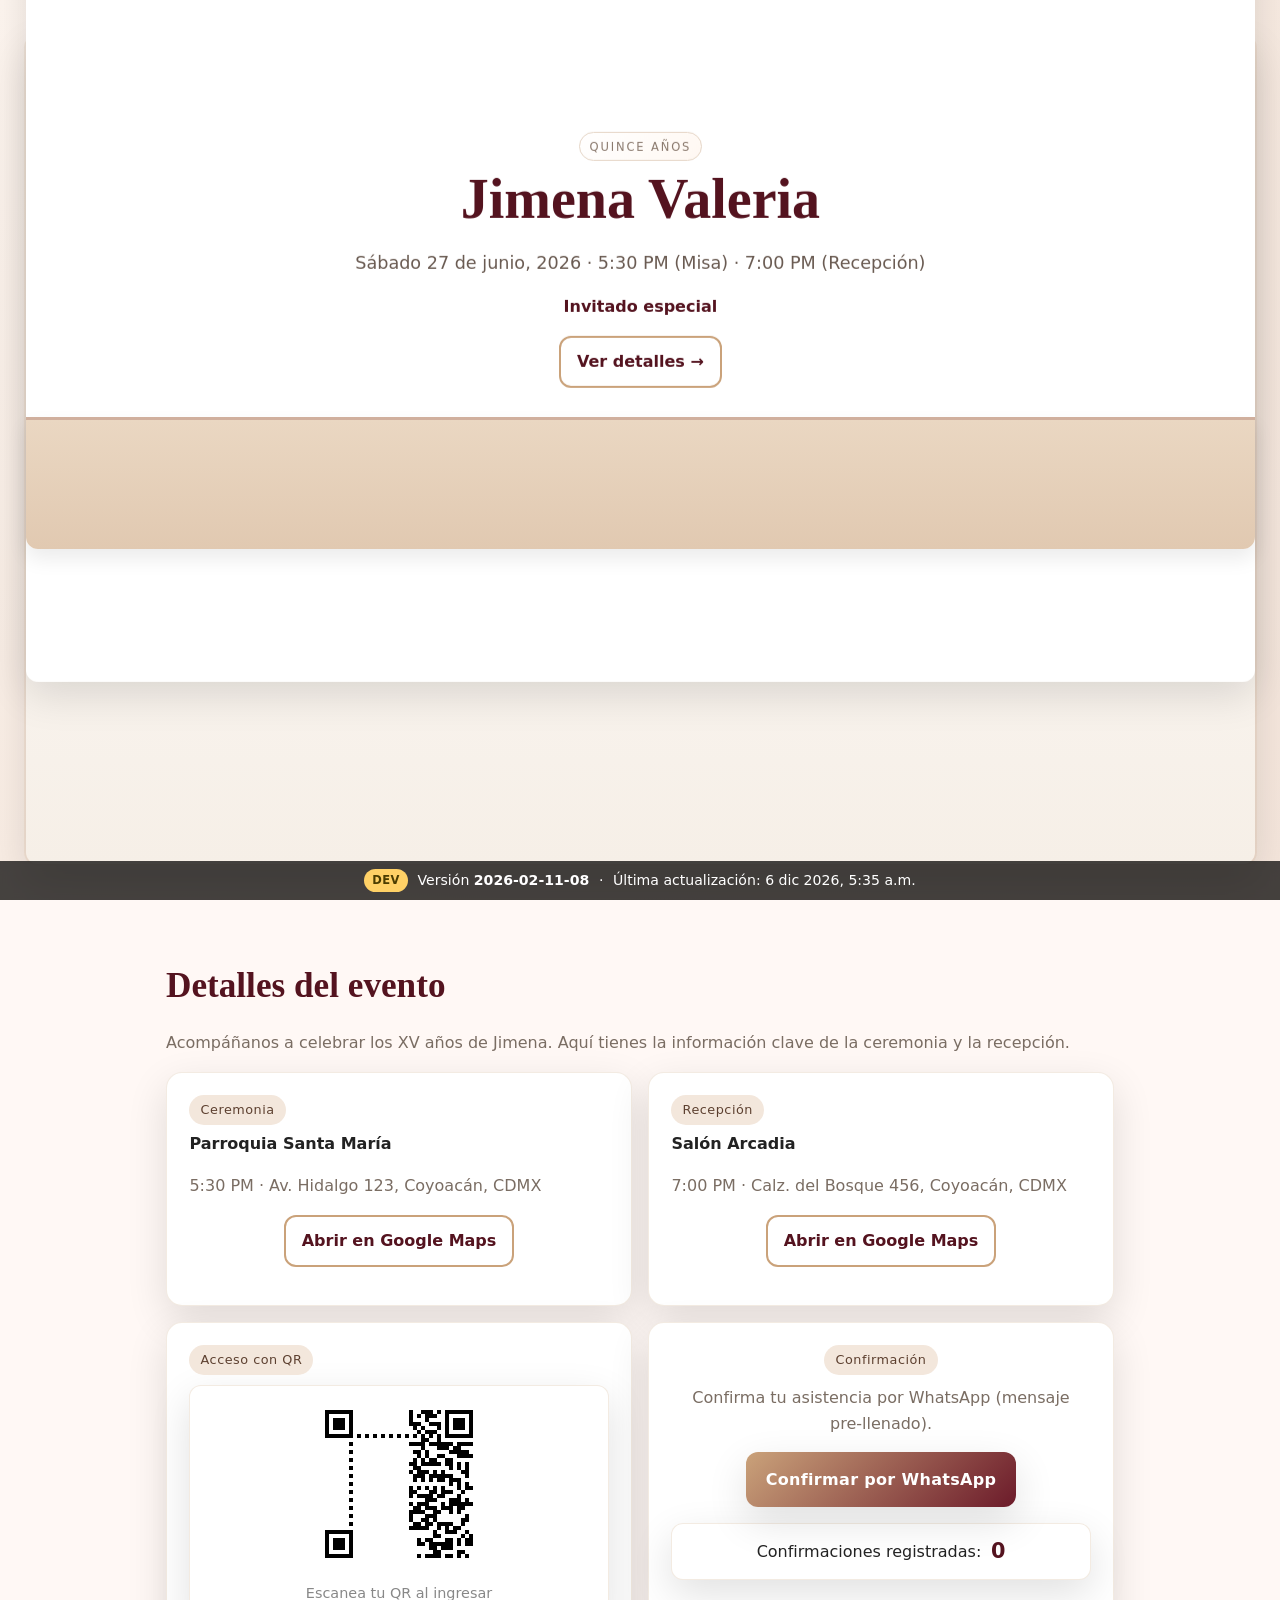
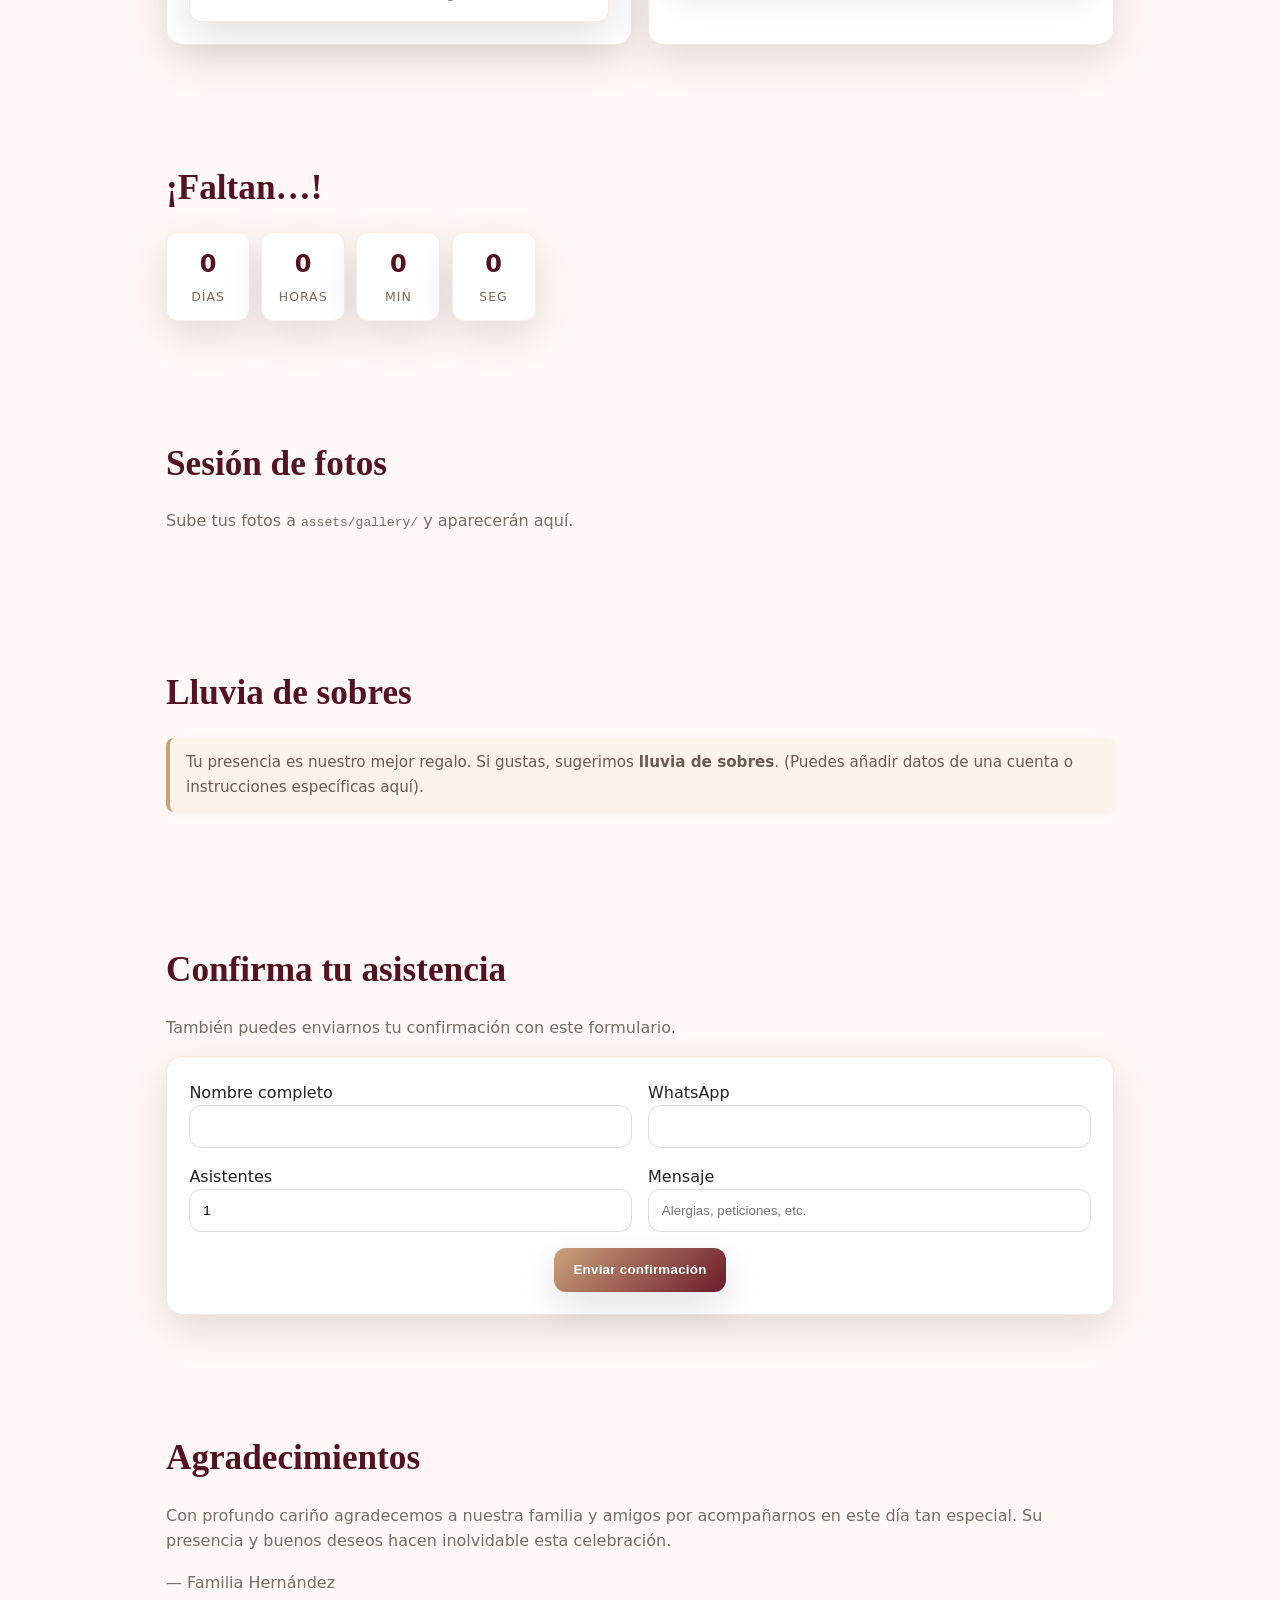
==== commit 605af25a: "Update index2.html" ====
--- a/index2.html
+++ b/index2.html
@@ -16,9 +16,9 @@
     }
     *{box-sizing:border-box}
     html{scroll-behavior:smooth}
-    /* Ocultar barra de scroll (sin bloquear desplazamiento) */
+    /* Ocultar barra de scroll (sin bloquear el desplazamiento) */
     html.no-scrollbar { scrollbar-width: none; }
-    html.no-scrollbar::-webkit-scrollbar { width:0; height:0; }
+    html.no-scrollbar::-webkit-scrollbar { width: 0; height: 0; }
 
     @media (prefers-reduced-motion: reduce){
       html{scroll-behavior:auto}
@@ -31,9 +31,9 @@
     /* ===== HERO ===== */
     .hero{
       position:relative;
-      min-height:100vh; /* full-screen */
+      min-height:100vh;           /* full-screen */
       display:grid; place-items:center;
-      overflow:hidden; padding:0;
+      overflow:hidden; padding:0; /* sin padding para que el sobre gane altura */
       background:
         radial-gradient(60% 60% at 50% 0%, rgba(255,255,255,.9) 0 40%, rgba(255,255,255,0) 70%),
         linear-gradient(135deg, #fdf5ef 0%, #f8ece3 40%, #f4e5db 100%);
@@ -126,9 +126,9 @@
 
     /* QR */
     .qr-box{display:grid;place-items:center;padding:1rem;background:#fff;border:1px solid rgba(202,162,122,.22);border-radius:12px;box-shadow:var(--shadow)}
-    .qr-name{margin-top:.5rem;color:var(--muted);font-size:.9rem}
-
-    /* Galería – vacía (sin placeholders inválidos) */
+    .qr-name{margin-top:.5rem;color:#888;font-size:.9rem}
+
+    /* Galería */
     .gallery{display:grid;gap:.6rem;grid-template-columns:repeat(2,1fr)}
     @media (min-width:768px){ .gallery{grid-template-columns:repeat(3,1fr)} }
     .thumb{position:relative;aspect-ratio:1/1;border-radius:12px;overflow:hidden;background:linear-gradient(135deg,#f2e8de,#e9dbcf);cursor:pointer;border:1px solid rgba(202,162,122,.25)}
@@ -181,7 +181,7 @@
             <p class="card__subtitle">Sábado 27 de junio, 2026 · 5:30 PM (Misa) · 7:00 PM (Recepción)</p>
             <p id="guestLine" class="card__guest">Invitado especial</p>
             <p style="margin-top:1rem">
-              <a class="btn-outline" href="#detalles">Ver detalles →</a>
+              <a href="#detalles" class="btn-outline">Ver detalles →</a>
             </p>
           </div>
         </div>
@@ -200,7 +200,8 @@
         <p class="kv"><strong>Parroquia Santa María</strong></p>
         <p class="muted">5:30 PM · Av. Hidalgo 123, Coyoacán, CDMX</p>
         <p class="center" style="margin-top:.6rem">
-          <a class="btn-outline" href="https://maps.google.com/?q=Parroquia%20Santa%20Mar%C3%ADa%20Av%20Hidalgo%20123" target="_blank" rel="noopener">Abrir en Google Maps</a>
+          <a class="btn-outline" target="_blank" rel="noopener"
+             href="https://maps.google.com/?q=Parroquia%20Santa%20Mar%C3%ADa%20Av%20Hidalgo%20123">Abrir en Google Maps</a>
         </p>
       </div>
       <div class="card2">
@@ -208,7 +209,8 @@
         <p class="kv"><strong>Salón Arcadia</strong></p>
         <p class="muted">7:00 PM · Calz. del Bosque 456, Coyoacán, CDMX</p>
         <p class="center" style="margin-top:.6rem">
-          <a class="btn-outline" href="https://maps.google.com/?q=Sal%C3%B3n%20Arcadia%20Calzada%20del%20Bosque%20456" target="_blank" rel="noopener">Abrir en Google Maps</a>
+          <a class="btn-outline" target="_blank" rel="noopener"
+             href="https://maps.google.com/?q=Sal%C3%B3n%20Arcadia%20Calzada%20del%20Bosque%20456">Abrir en Google Maps</a>
         </p>
       </div>
     </div>
@@ -229,7 +231,7 @@
         <p class="lead" id="waText" style="margin:.6rem 0 1rem">
           Confirma tu asistencia por WhatsApp (mensaje pre‑llenado).
         </p>
-        <p><a id="waBtn" class="btn" href="#" target="_blank" rel="noopener">Confirmar por WhatsApp</a></p>
+        <p><a id="waBtn" class="btn" target="_blank" rel="noopener">Confirmar por WhatsApp</a></p>
 
         <div style="margin-top:1rem" class="stat">
           <span>Confirmaciones registradas:</span> <b id="confirmCount">0</b>
@@ -274,7 +276,7 @@
     </p>
   </section>
 
-  <!-- RSVP local (opcional) -->
+  <!-- RSVP -->
   <section class="section" id="rsvp">
     <h2>Confirma tu asistencia</h2>
     <p class="lead">También puedes enviarnos tu confirmación con este formulario.</p>
@@ -329,7 +331,7 @@
   </div>
   <audio id="bgm" preload="auto" loop></audio>
 
-  <!-- ===== DEV FOOTER (visible sólo en desarrollo) ===== -->
+  <!-- ===== DEV FOOTER ===== -->
   <footer class="dev-footer" id="devFooter" aria-label="Información de versión (desarrollo)" hidden>
     <span class="chip">DEV</span>
     <span>Versión <strong id="appVersion">–</strong></span>
@@ -367,10 +369,10 @@
   <!-- ===== Lógica principal ===== -->
   <script>
     /* ===== Versionador de assets ===== */
-    const ASSETS_VERSION = '2026-02-11-07';  // súbelo en cada release
+    const ASSETS_VERSION = '2026-02-11-08';  // súbelo en cada release
     const v = (p) => `${p}${p.includes('?') ? '&' : '?'}v=${ASSETS_VERSION}`;
 
-    /* ===== Footer DEV ===== */
+    /* ===== Mostrar/ocultar el footer de desarrollo ===== */
     const SHOW_DEV_FOOTER = true; // ponlo en false al salir a prod
 
     /* ===== API/WA ===== */
@@ -388,6 +390,28 @@
       try{ return await fetch(url, { ...options, signal: controller.signal }); }
       finally{ clearTimeout(t); }
     }
+
+    /* ===== Footer DEV robusto ===== */
+    function renderDevFooter(){
+      if (!SHOW_DEV_FOOTER) return;
+      const el   = document.getElementById('devFooter');
+      const ver  = document.getElementById('appVersion');
+      const time = document.getElementById('buildTime');
+      if (!el || !ver || !time) return;
+      try{
+        ver.textContent  = ASSETS_VERSION || 'dev';
+        time.textContent = new Intl.DateTimeFormat('es-MX',{dateStyle:'medium',timeStyle:'short'})
+                             .format(new Date());
+        el.hidden = false;
+      }catch{
+        ver.textContent  = ASSETS_VERSION || 'dev';
+        time.textContent = 'ahora';
+        el.hidden = false;
+      }
+    }
+    if (document.readyState === 'loading') {
+      document.addEventListener('DOMContentLoaded', renderDevFooter, { once:true });
+    } else { renderDevFooter(); }
 
     /* ===== Referencias ===== */
     const heroEl     = document.querySelector('.hero');
@@ -404,9 +428,6 @@
     const qrDiv      = document.getElementById('qrcode');
     const qrLabel    = document.getElementById('qrLabel');
     const countEl    = document.getElementById('confirmCount');
-    const devFooter  = document.getElementById('devFooter');
-    const appVersion = document.getElementById('appVersion');
-    const buildTime  = document.getElementById('buildTime');
 
     /* ===== HERO IMG segura (solo si existe) ===== */
     (function setHeroImageSafely(){
@@ -416,14 +437,6 @@
       img.onerror = () => { /* sin imagen: se queda el degradado */ };
       img.src = url;
     })();
-
-    /* ===== Footer DEV cuando DOM listo ===== */
-    window.addEventListener('DOMContentLoaded', () => {
-      if (!SHOW_DEV_FOOTER) return;
-      if (appVersion) appVersion.textContent = ASSETS_VERSION;
-      if (buildTime)  buildTime.textContent  = new Intl.DateTimeFormat('es-MX',{dateStyle:'medium',timeStyle:'short'}).format(new Date());
-      if (devFooter)  devFooter.hidden = false;
-    });
 
     /* ===== Abrir/cerrar sobre según dirección de scroll (solo en hero) ===== */
     let inHero = true, lastY = window.scrollY, touchStartY = null;
@@ -465,7 +478,7 @@
     }
     tick(); setInterval(tick, 1000);
 
-    /* ===== Audio mobile‑safe (solo si existe el MP3) ===== */
+    /* ===== Audio mobile‑safe (solo si existe music.mp3) ===== */
     function hideAudioBar(){ if(bar) bar.style.display = 'none'; }
     function setUI(playing){ if (!bar || !btn) return; bar.classList.toggle('paused', !playing); btn.textContent = playing ? 'Pause' : 'Play'; }
 
@@ -570,7 +583,9 @@
     const lb = document.getElementById('lightbox'), lbImg = document.getElementById('lbImg');
     const lbPrev = document.getElementById('lbPrev'), lbNext = document.getElementById('lbNext'), lbClose = document.getElementById('lbClose');
     let idx = 0;
-    function openLB(i){ idx=i; const src=thumbs[idx]?.dataset?.src; if(!src)return; lbImg.src = v(src); lb.classList.add('open}
+    function openLB(i){ idx=i; const src=thumbs[idx]?.dataset?.src; if(!src)return; lbImg.src = v(src); lb.classList.add('open'); lb.setAttribute('aria-hidden','false'); }
+    function closeLB(){ lb.classList.remove('open'); lb.setAttribute('aria-hidden','true'); lbImg.src=''; }
+    function prev(){ openLB((idx-1+thumbs.length)%thumbs.length); }
     function next(){ openLB((idx+1)%thumbs.length); }
     thumbs.forEach((t,i)=>{ const img=t.querySelector('img'); if(img&&img.getAttribute('src')) img.setAttribute('src', v(img.getAttribute('src'))); if(t.dataset&&t.dataset.src) t.dataset.src = v(t.dataset.src); t.addEventListener('click',()=>openLB(i), { passive:true }); });
     lbClose?.addEventListener('click', closeLB, { passive:true });
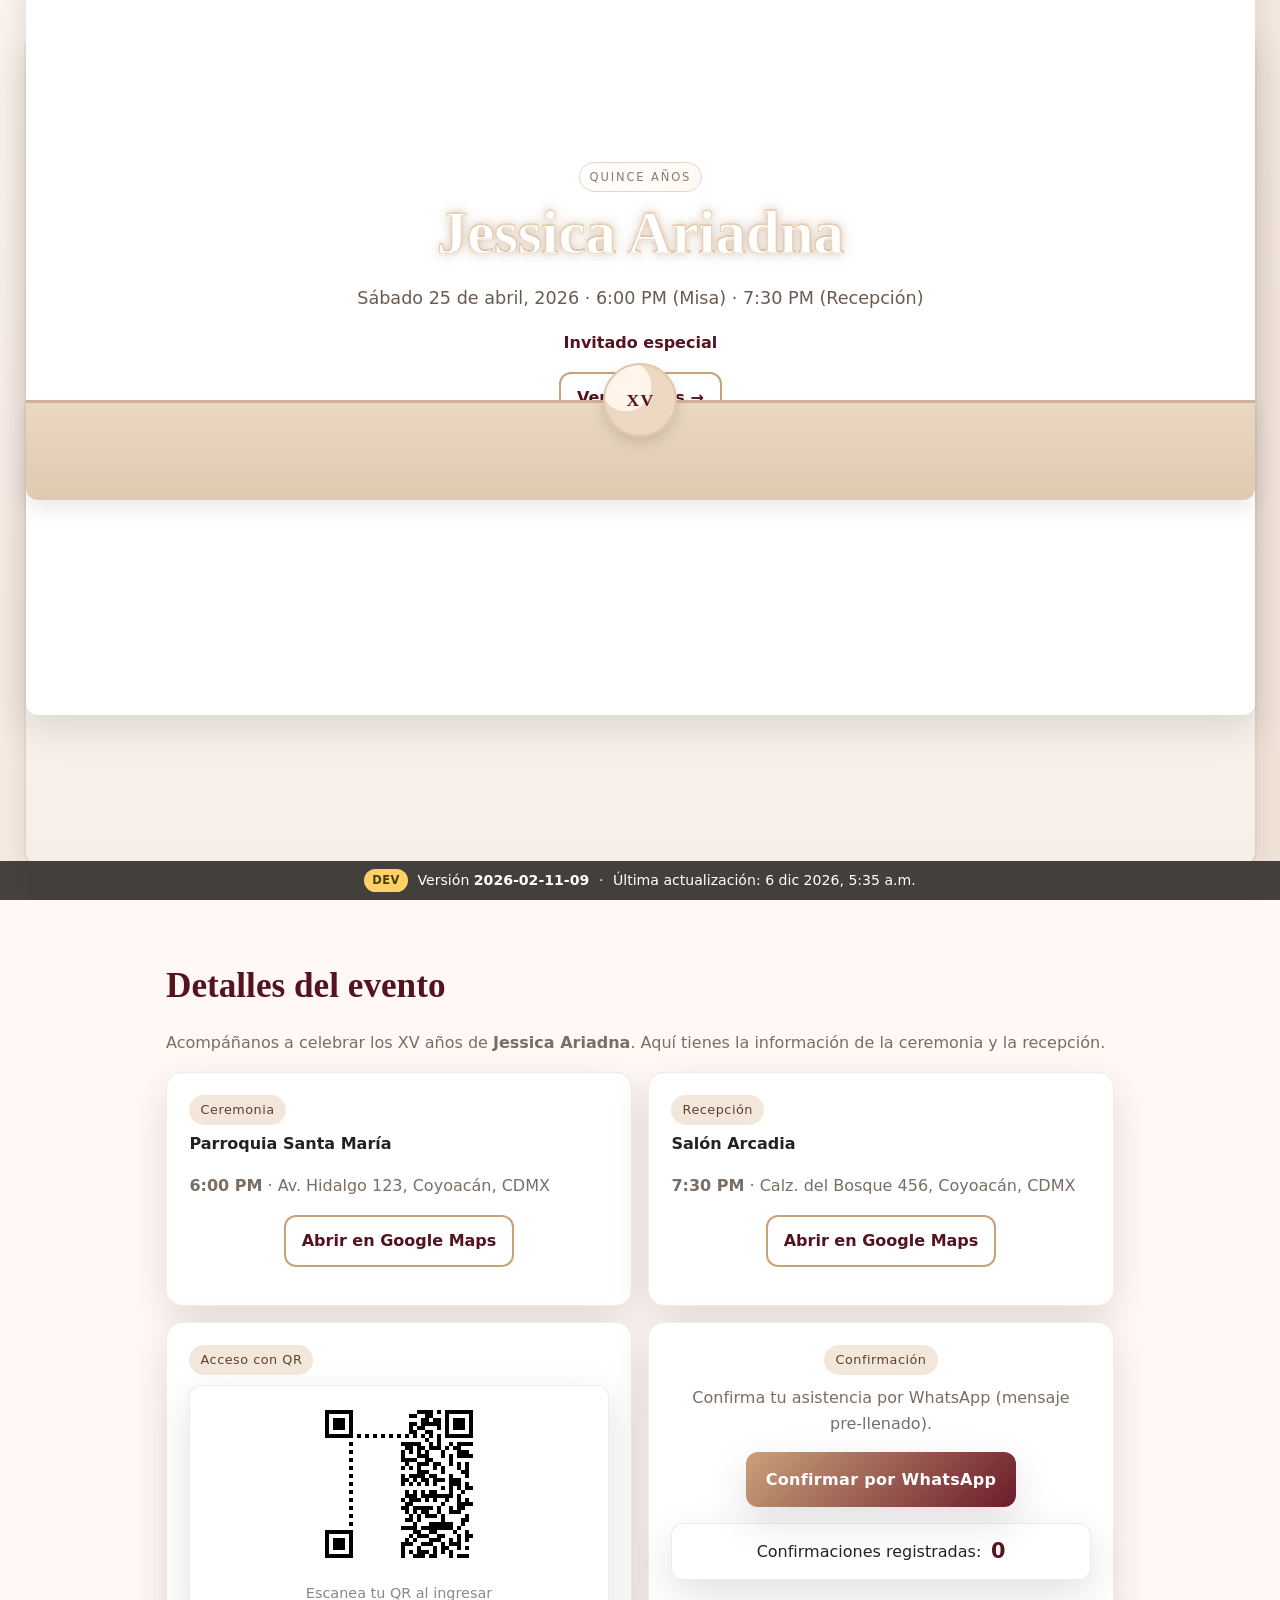
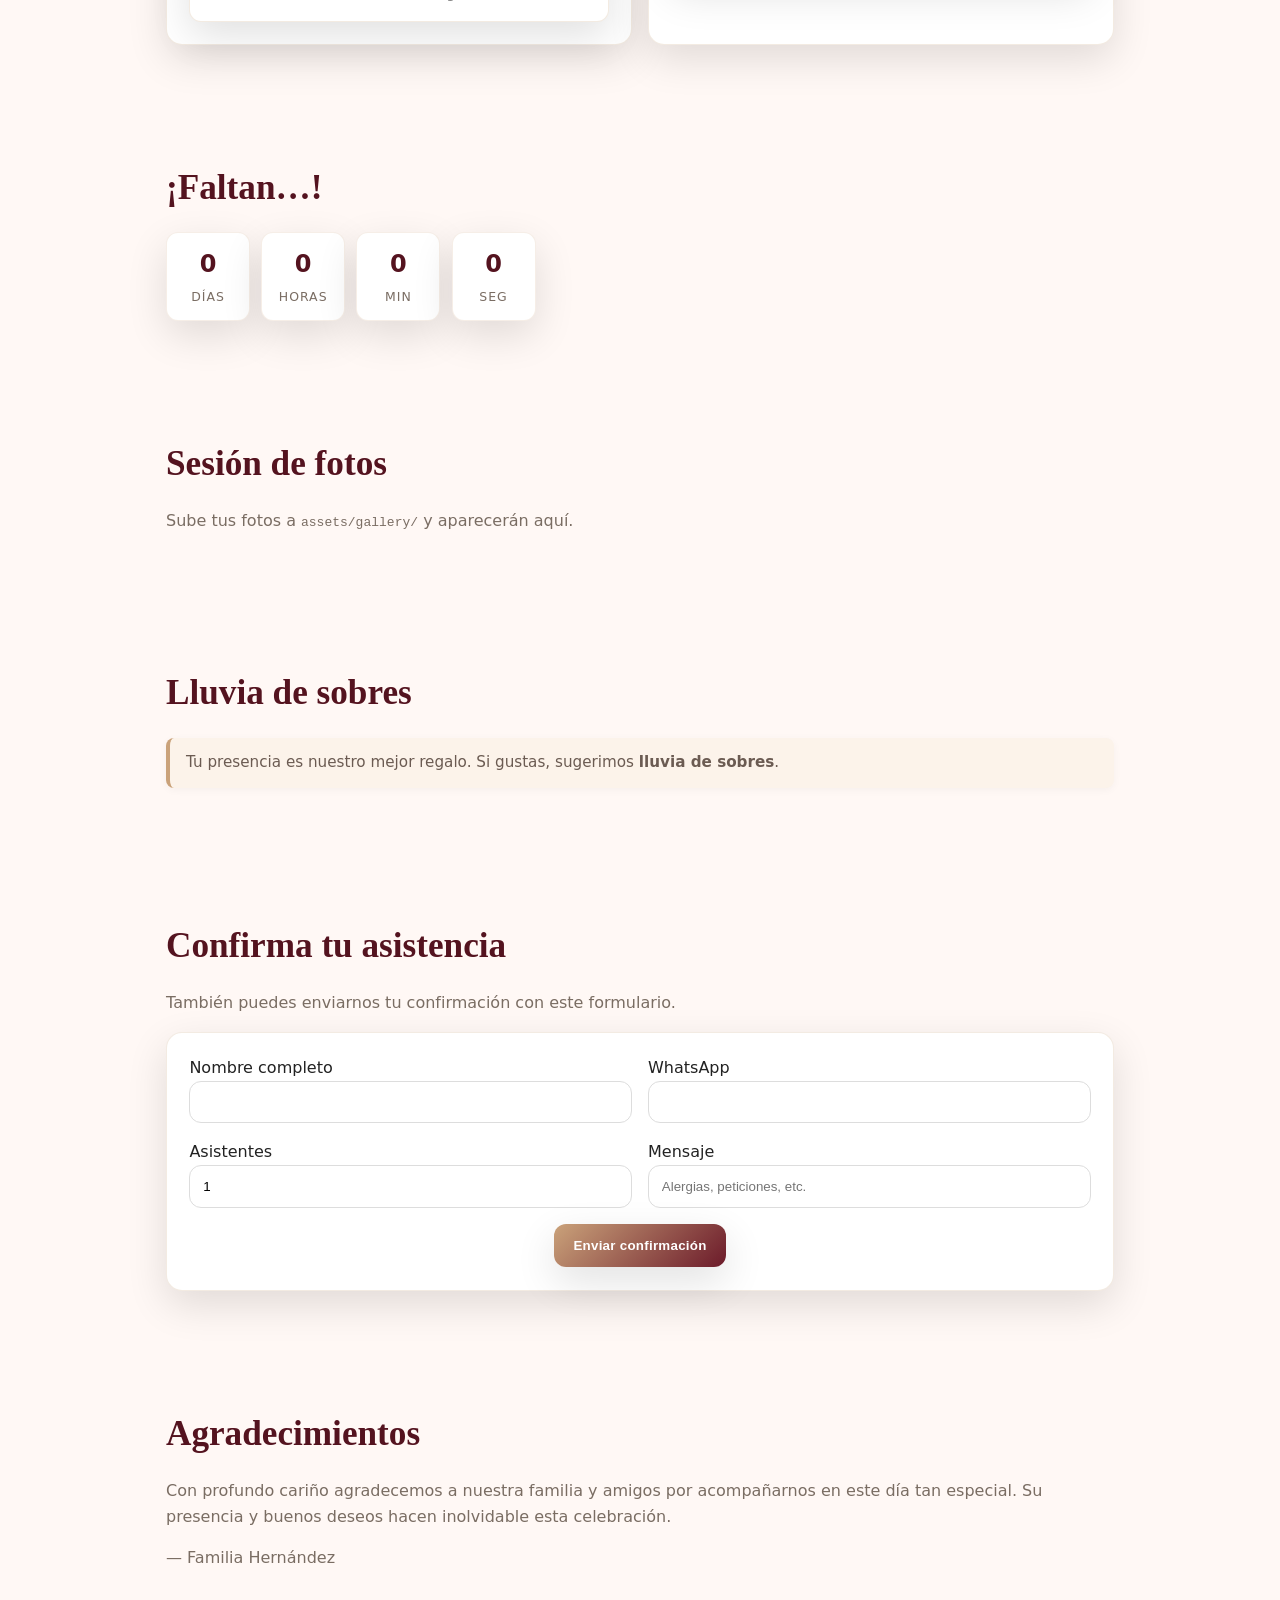
==== commit 8211140d: "Update index2.html" ====
--- a/index2.html
+++ b/index2.html
@@ -2,13 +2,13 @@
 <html lang="es">
 <head>
   <meta charset="utf-8" />
-  <title>XV • Jimena | Dorado & Vino</title>
+  <title>XV • Jessica Ariadna | Dorado & Vino</title>
   <meta name="viewport" content="width=device-width, initial-scale=1" />
   <meta name="theme-color" content="#6c1b2a" />
   <style>
     :root{
       --vino:#6c1b2a; --vino-deep:#54131f;
-      --gold:#caa27a; --gold-deep:#a88560;
+      --gold:#caa27a; --gold-deep:#a88560; --gold-lite:#e9d6bf;
       --bg:#fff8f5; --ink:#222; --muted:#7a6d63;
       --serif:"Cormorant Garamond", Georgia, "Times New Roman", serif;
       --sans:system-ui, -apple-system, Segoe UI, Roboto, "Helvetica Neue", Arial, sans-serif;
@@ -44,54 +44,95 @@
       opacity:.16; filter:grayscale(8%) saturate(105%); transform:scale(1.05);
     }
 
-    /* ===== SOBRE (full-screen) ===== */
+    /* ===== SOBRE (tipo carta, full-screen) ===== */
     .envelope{
       position:relative; z-index:1;
       width:96vw; height:92vh; max-width:1400px; max-height:900px;
       perspective:1200px; will-change:transform;
     }
     .envelope__body{position:relative;width:100%;height:100%}
-    .paper{position:absolute;inset:0;border-radius:12px;background:linear-gradient(180deg,#fff,#f6efe7);box-shadow:var(--shadow);outline:2px solid rgba(202,162,122,.15)}
-    .flap{
-      position:absolute;left:0;right:0;top:0;height:56%;
-      transform-origin:top center;transform:rotateX(0deg);
-      transition:transform 1s cubic-bezier(.2,.8,.2,1);
+    .paper{
+      position:absolute;inset:0;border-radius:12px;
+      background:linear-gradient(180deg,#fff,#f6efe7);
+      box-shadow:var(--shadow); outline:2px solid rgba(202,162,122,.15);
+      overflow:hidden;
+    }
+    /* Tapa superior (abre hacia arriba) */
+    .flap-top{
+      position:absolute; left:0; right:0; top:0; height:52%;
+      transform-origin: top center; transform: rotateX(0deg);
+      transition: transform 1s cubic-bezier(.2,.8,.2,1);
       background:linear-gradient(180deg,#f0e3d6 0%,#e7d4c0 55%,#e3c8af 100%);
       border-bottom:6px solid var(--vino);
-      /* Compat iOS */
-      clip-path: polygon(0% 0%, 100% 0%, 100% 80%, 82% 86%, 50% 90%, 18% 86%, 0% 80%);
-      box-shadow:0 10px 16px rgba(0,0,0,.08) inset;
-      will-change:transform;
-    }
+      clip-path: polygon(0% 0%, 100% 0%, 100% 92%, 50% 82%, 0% 92%);
+      box-shadow: 0 10px 16px rgba(0,0,0,.08) inset;
+    }
+    /* Tapa inferior (abre hacia abajo) */
+    .flap-bottom{
+      position:absolute; left:0; right:0; bottom:0; height:52%;
+      transform-origin: bottom center; transform: rotateX(0deg);
+      transition: transform 1s cubic-bezier(.2,.8,.2,1);
+      background:linear-gradient(0deg,#f0e3d6 0%,#e7d4c0 55%,#e3c8af 100%);
+      border-top:6px solid var(--vino);
+      clip-path: polygon(0% 8%, 50% 18%, 100% 8%, 100% 100%, 0% 100%);
+      box-shadow: 0 -10px 16px rgba(0,0,0,.08) inset;
+    }
+    /* Labio central (para ocultar borde de la tarjeta) */
     .lip{
-      position:absolute;left:0;right:0;top:46%;height:16%;z-index:2;
+      position:absolute; left:0; right:0; top:44%; height:12%; z-index:2;
       background:linear-gradient(180deg,#ead7c2,#e1c9b1);
-      border-bottom-left-radius:12px;border-bottom-right-radius:12px;box-shadow:0 10px 20px rgba(0,0,0,.08);
+      border-bottom-left-radius:12px;border-bottom-right-radius:12px;
+      box-shadow:0 10px 20px rgba(0,0,0,.08);
       border-top:3px solid rgba(108,27,42,.15);
     }
     .seal{
-      position:absolute;left:50%;top:42%;transform:translate(-50%,-50%);
-      width:72px;height:72px;border-radius:50%;
+      position:absolute; left:50%; top:44%; transform:translate(-50%,-50%) scale(1);
+      width:74px; height:74px; border-radius:50%;
       background:radial-gradient(circle at 30% 30%,#fff5ea 0 36%,#ecd7c2 37% 100%);
-      border:2px solid #dfc7ad;box-shadow:0 6px 14px rgba(0,0,0,.12);
-      display:grid;place-items:center;color:var(--vino-deep);font-weight:800;letter-spacing:.08em
+      border:2px solid #dfc7ad; box-shadow:0 6px 14px rgba(0,0,0,.12);
+      display:grid; place-items:center; color:var(--vino-deep); font-weight:800; letter-spacing:.08em;
+      z-index:3;
     }
     .seal::after{content:"XV";font-family:var(--serif);font-size:1.1rem}
 
     .card{
-      position:absolute;inset:0;background:#fff;border-radius:12px;box-shadow:var(--shadow);
-      display:grid;place-items:center;padding:clamp(1rem,3.5vw,2.2rem);
-      transition:transform .8s cubic-bezier(.2,.7,.2,1);transform:translateY(18px);overflow:hidden;will-change:transform
+      position:absolute; inset:0; background:#fff; border-radius:12px; box-shadow:var(--shadow);
+      display:grid; place-items:center; padding:clamp(1rem,3.5vw,2.2rem);
+      transition:transform .8s cubic-bezier(.2,.7,.2,1); transform:translateY(18px);
+      overflow:hidden; will-change:transform;
     }
     .card__inner{text-align:center}
-    .card__badge{display:inline-block;padding:.28rem .6rem;border:1px solid #e6d6c7;border-radius:999px;letter-spacing:.16em;font-size:.72rem;text-transform:uppercase;color:#8b7a6e;background:linear-gradient(135deg,#fff,#fff8f2)}
-    .card__title{margin:.5rem 0 .2rem;line-height:1.1;font-family:var(--serif);font-size:clamp(2rem,7vw,3.5rem);color:var(--vino-deep)}
+
+    /* ===== Estilos dorados en texto ===== */
+    .gold-gradient{
+      background: linear-gradient(180deg, #fff7ea, #f2d8ab 30%, #caa27a 65%, #a57f58 100%);
+      -webkit-background-clip: text; background-clip: text; color: transparent;
+    }
+    .gold-outline{
+      /* contorno dorado claro + sombras suaves para volumen */
+      -webkit-text-stroke: 1px var(--gold-lite);
+      text-shadow:
+        0 1px 0 #fff,
+        0 0 6px rgba(202,162,122,.5),
+        0 0 14px rgba(165,127,88,.35);
+    }
+
+    .card__badge{
+      display:inline-block;padding:.28rem .6rem;border:1px solid #e6d6c7;border-radius:999px;
+      letter-spacing:.16em;font-size:.72rem;text-transform:uppercase;color:#8b7a6e;
+      background:linear-gradient(135deg,#fff,#fff8f2)
+    }
+    .card__title{
+      margin:.5rem 0 .2rem; line-height:1.1; font-family:var(--serif);
+      font-size:clamp(2.2rem,7.6vw,3.8rem);
+    }
     .card__subtitle{color:#6a5b52;font-size:clamp(.95rem,2.4vw,1.1rem)}
     .card__guest{margin-top:.6rem;color:var(--vino-deep);font-weight:700}
 
-    /* Estados */
-    .envelope.open .flap{transform:rotateX(-142deg);box-shadow:0 24px 24px rgba(0,0,0,.10)}
-    .envelope.open .card{transform:translateY(-22%)}
+    /* Estados del sobre */
+    .envelope.open .flap-top{   transform: rotateX(-160deg); box-shadow:0 24px 24px rgba(0,0,0,.10) }
+    .envelope.open .flap-bottom{transform: rotateX(160deg);  box-shadow:0 -24px 24px rgba(0,0,0,.10) }
+    .envelope.open .card{transform:translateY(-18%)}
 
     /* ===== Secciones ===== */
     .section{max-width:980px;margin:0 auto;padding:clamp(2rem,5vw,3.6rem) 1rem}
@@ -171,14 +212,19 @@
     <div class="envelope" id="envelope">
       <div class="envelope__body">
         <div class="paper" aria-hidden="true"></div>
-        <div class="flap" aria-hidden="true"></div>
+
+        <!-- NUEVAS TAPAS -->
+        <div class="flap-top" aria-hidden="true"></div>
+        <div class="flap-bottom" aria-hidden="true"></div>
+
         <div class="lip" aria-hidden="true"></div>
         <div class="seal" title="Quince Años"></div>
+
         <div class="card">
           <div class="card__inner">
             <span class="card__badge">Quince Años</span>
-            <h1 class="card__title">Jimena Valeria</h1>
-            <p class="card__subtitle">Sábado 27 de junio, 2026 · 5:30 PM (Misa) · 7:00 PM (Recepción)</p>
+            <h1 class="card__title gold-gradient gold-outline">Jessica Ariadna</h1>
+            <p class="card__subtitle">Sábado 25 de abril, 2026 · 6:00 PM (Misa) · 7:30 PM (Recepción)</p>
             <p id="guestLine" class="card__guest">Invitado especial</p>
             <p style="margin-top:1rem">
               <a href="#detalles" class="btn-outline">Ver detalles →</a>
@@ -192,25 +238,23 @@
   <!-- DETALLES -->
   <section class="section" id="detalles">
     <h2>Detalles del evento</h2>
-    <p class="lead">Acompáñanos a celebrar los XV años de Jimena. Aquí tienes la información clave de la ceremonia y la recepción.</p>
+    <p class="lead">Acompáñanos a celebrar los XV años de <strong>Jessica Ariadna</strong>. Aquí tienes la información de la ceremonia y la recepción.</p>
 
     <div class="grid two" style="margin-top:1rem">
       <div class="card2">
         <span class="chip">Ceremonia</span>
         <p class="kv"><strong>Parroquia Santa María</strong></p>
-        <p class="muted">5:30 PM · Av. Hidalgo 123, Coyoacán, CDMX</p>
+        <p class="muted"><strong>6:00 PM</strong> · Av. Hidalgo 123, Coyoacán, CDMX</p>
         <p class="center" style="margin-top:.6rem">
-          <a class="btn-outline" target="_blank" rel="noopener"
-             href="https://maps.google.com/?q=Parroquia%20Santa%20Mar%C3%ADa%20Av%20Hidalgo%20123">Abrir en Google Maps</a>
+          <a class="btn-outline" target="_blank" rel="noopener" href="https://maps.google.com/?q=Parroquia%20Santa%20Mar%C3%ADa%20Av%20Hidalgo%20123">Abrir en Google Maps</a>
         </p>
       </div>
       <div class="card2">
         <span class="chip">Recepción</span>
         <p class="kv"><strong>Salón Arcadia</strong></p>
-        <p class="muted">7:00 PM · Calz. del Bosque 456, Coyoacán, CDMX</p>
+        <p class="muted"><strong>7:30 PM</strong> · Calz. del Bosque 456, Coyoacán, CDMX</p>
         <p class="center" style="margin-top:.6rem">
-          <a class="btn-outline" target="_blank" rel="noopener"
-             href="https://maps.google.com/?q=Sal%C3%B3n%20Arcadia%20Calzada%20del%20Bosque%20456">Abrir en Google Maps</a>
+          <a class="btn-outline" target="_blank" rel="noopener" href="https://maps.google.com/?q=Sal%C3%B3n%20Arcadia%20Calzada%20del%20Bosque%20456">Abrir en Google Maps</a>
         </p>
       </div>
     </div>
@@ -271,8 +315,7 @@
   <section class="section" id="regalos">
     <h2>Lluvia de sobres</h2>
     <p class="note">
-      Tu presencia es nuestro mejor regalo. Si gustas, sugerimos <strong>lluvia de sobres</strong>.  
-      (Puedes añadir datos de una cuenta o instrucciones específicas aquí).
+      Tu presencia es nuestro mejor regalo. Si gustas, sugerimos <strong>lluvia de sobres</strong>.
     </p>
   </section>
 
@@ -369,7 +412,7 @@
   <!-- ===== Lógica principal ===== -->
   <script>
     /* ===== Versionador de assets ===== */
-    const ASSETS_VERSION = '2026-02-11-08';  // súbelo en cada release
+    const ASSETS_VERSION = '2026-02-11-09';  // súbelo en cada release
     const v = (p) => `${p}${p.includes('?') ? '&' : '?'}v=${ASSETS_VERSION}`;
 
     /* ===== Mostrar/ocultar el footer de desarrollo ===== */
@@ -380,10 +423,10 @@
     const API_TOKEN = 'xv_ariadna_2026_seguridad_9832';
     const WA_PHONE  = '525625408998';
 
-    /* ===== Ocultar barra de scroll (sin bloquear) ===== */
+    /* Ocultar barra de scroll (sin bloquear) */
     document.documentElement.classList.add('no-scrollbar');
 
-    /* ===== Helper: fetch con timeout ===== */
+    /* Helper: fetch con timeout */
     async function fetchWithTimeout(url, ms = 8000, options = {}){
       const controller = new AbortController();
       const t = setTimeout(()=>controller.abort(), ms);
@@ -391,7 +434,7 @@
       finally{ clearTimeout(t); }
     }
 
-    /* ===== Footer DEV robusto ===== */
+    /* Footer DEV robusto */
     function renderDevFooter(){
       if (!SHOW_DEV_FOOTER) return;
       const el   = document.getElementById('devFooter');
@@ -400,8 +443,7 @@
       if (!el || !ver || !time) return;
       try{
         ver.textContent  = ASSETS_VERSION || 'dev';
-        time.textContent = new Intl.DateTimeFormat('es-MX',{dateStyle:'medium',timeStyle:'short'})
-                             .format(new Date());
+        time.textContent = new Intl.DateTimeFormat('es-MX',{dateStyle:'medium',timeStyle:'short'}).format(new Date());
         el.hidden = false;
       }catch{
         ver.textContent  = ASSETS_VERSION || 'dev';
@@ -429,7 +471,7 @@
     const qrLabel    = document.getElementById('qrLabel');
     const countEl    = document.getElementById('confirmCount');
 
-    /* ===== HERO IMG segura (solo si existe) ===== */
+    /* HERO IMG segura (solo si existe) */
     (function setHeroImageSafely(){
       const url = v('assets/hero.jpg');
       const img = new Image();
@@ -438,7 +480,7 @@
       img.src = url;
     })();
 
-    /* ===== Abrir/cerrar sobre según dirección de scroll (solo en hero) ===== */
+    /* Abrir/cerrar sobre según dirección de scroll (solo en hero) */
     let inHero = true, lastY = window.scrollY, touchStartY = null;
 
     const io = new IntersectionObserver(([entry]) => { inHero = entry.isIntersecting; }, { threshold: 0.18 });
@@ -462,8 +504,8 @@
 
     window.addEventListener('load', () => { setTimeout(()=>env?.classList.add('open'), 1600); });
 
-    /* ===== Countdown ===== */
-    const EVENT_DATE = new Date("2026-06-27T19:00:00-06:00").getTime();
+    /* Countdown → 25 abril 2026, 7:30 PM (hora de recepción como meta) */
+    const EVENT_DATE = new Date("2026-04-25T19:30:00-06:00").getTime();
     const dEl = document.getElementById('d'), hEl = document.getElementById('h'),
           mEl = document.getElementById('m'), sEl = document.getElementById('s');
     function tick(){
@@ -478,7 +520,7 @@
     }
     tick(); setInterval(tick, 1000);
 
-    /* ===== Audio mobile‑safe (solo si existe music.mp3) ===== */
+    /* Audio mobile‑safe (solo si existe music.mp3) */
     function hideAudioBar(){ if(bar) bar.style.display = 'none'; }
     function setUI(playing){ if (!bar || !btn) return; bar.classList.toggle('paused', !playing); btn.textContent = playing ? 'Pause' : 'Play'; }
 
@@ -501,7 +543,7 @@
       }catch{ hideAudioBar(); }
     })();
 
-    /* ===== Personalización por idInvitado (guests.json) ===== */
+    /* Personalización por idInvitado (guests.json) */
     const params = new URLSearchParams(location.search);
     const idInv = params.get('idInvitado') || '';
 
@@ -510,7 +552,7 @@
       const mesa   = guest?.mesa   || '—';
       const boletos= guest?.boletos?? '—';
       const url    = location.origin + location.pathname + (guest?.id ? ('?idInvitado='+encodeURIComponent(guest.id)) : '');
-      return `Hola, soy ${nombre}. Confirmo mi asistencia a los XV de Jimena.\nMesa: ${mesa}\nBoletos: ${boletos}\nMi liga: ${url}`;
+      return `Hola, soy ${nombre}. Confirmo mi asistencia a los XV de Jessica Ariadna.\nMesa: ${mesa}\nBoletos: ${boletos}\nMi liga: ${url}`;
     }
     function setWhatsApp(guest){
       if (!waBtn || !waText) return;
@@ -521,7 +563,7 @@
     function setQR(guest){
       if (!qrDiv || !qrLabel) return;
       const url = location.origin + location.pathname + (guest?.id ? ('?idInvitado='+encodeURIComponent(guest.id)) : '');
-      const payload = `ACCESO|XV_JIMENA|${guest?.id||'GEN'}|${url}`;
+      const payload = `ACCESO|XV_JESSICA_ARIADNA|${guest?.id||'GEN'}|${url}`;
       const qr = new MiniQR(5); qr.addData(payload); qr.make();
       qrDiv.innerHTML = qr.toSVG(4,2); qrLabel.textContent = guest?.nombre ? `QR de: ${guest.nombre}` : 'Escanea tu QR al ingresar';
     }
@@ -544,7 +586,7 @@
       }catch{ setGuestUI(null); }
     })();
 
-    /* ===== Sheets (contador global) ===== */
+    /* Sheets (contador global) */
     async function rsvpApi(body) {
       try{
         const res = await fetchWithTimeout(RSVP_API, 8000, {
@@ -578,7 +620,7 @@
       return false;
     });
 
-    /* ===== Lightbox (la galería está vacía mientras no subas fotos) ===== */
+    /* Lightbox (la galería aparecerá cuando subas fotos) */
     const thumbs = Array.from(document.querySelectorAll('.thumb'));
     const lb = document.getElementById('lightbox'), lbImg = document.getElementById('lbImg');
     const lbPrev = document.getElementById('lbPrev'), lbNext = document.getElementById('lbNext'), lbClose = document.getElementById('lbClose');
